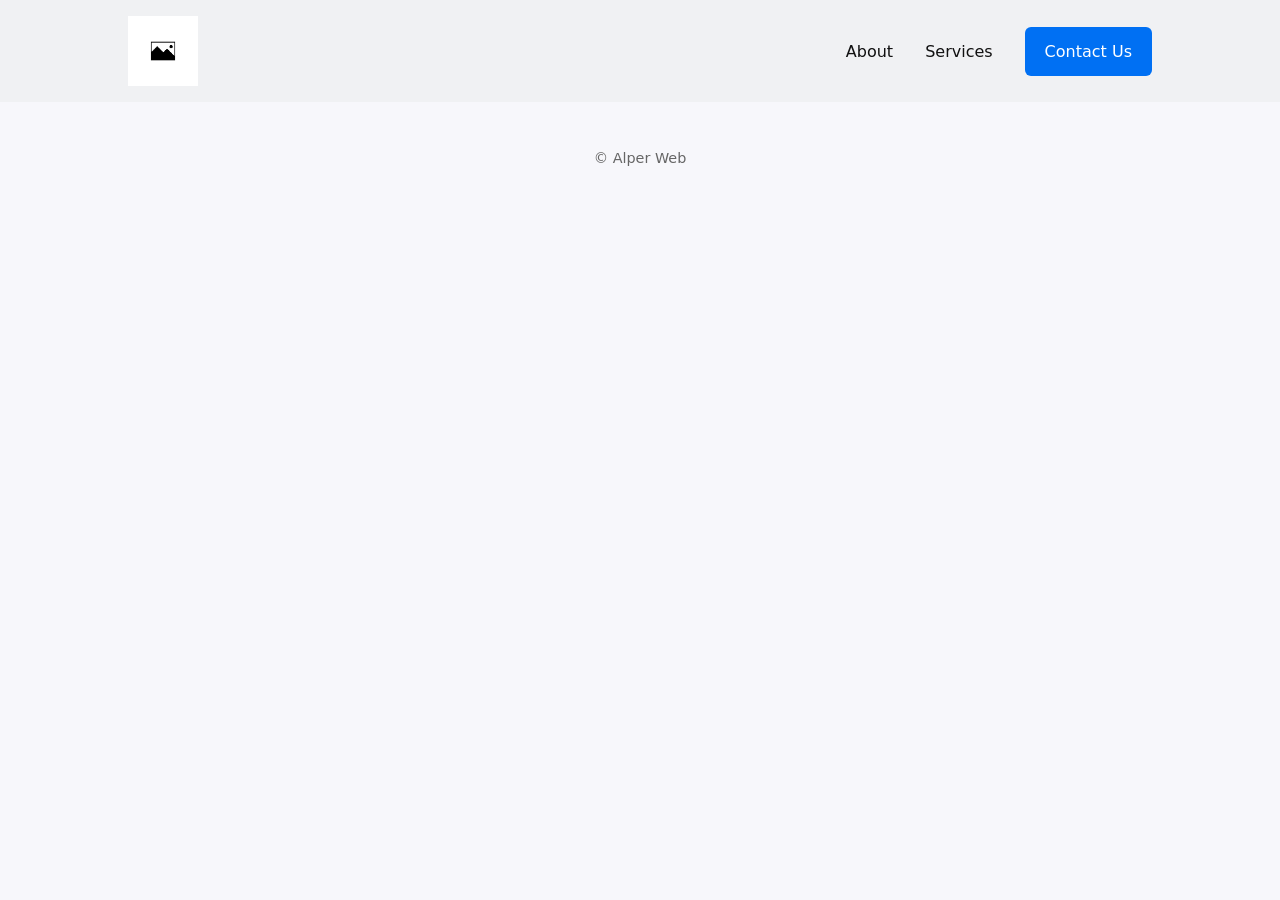
==== index.html @ cb4673db "Header v1" ====
<!doctype html>
<html lang="en">
	<head>
        <script src="script.js" defer></script>
		<link rel="stylesheet" href="style.css" />
		<meta charset="utf-8" />
		<meta name="viewport" content="width=device-width, initial-scale=1" />
		<title>Alper Web</title>
		<meta name="description" content="General HTML starter page" />
	</head>
	<body>
		<header class="site-header">
			<!-- Logo -->
			<div class="logo">
				<a href="index.html">
					<img src="images/placeholder.png" alt="Alper Logo" />
				</a>
			</div>	

			<!-- Navigation -->
			<nav class="navigation">
				<ul>
					<li><a href="about.html">About</a></li>
					<li><a href="services.html">Services</a></li>
					<li><a href="contact.html" class="btn">Contact Us</a></li>
				</ul>
            </nav>
		</header>

		<main>
			<!-- Add your content here -->
		</main>
		<footer>
			<p>&copy; <!-- Year --> <span id="year"></span> Alper Web</p>
		</footer>
	</body>
</html>
---- style.css ----
:root {
    font-family: system-ui, -apple-system, Segoe UI, Roboto, "Helvetica Neue", Arial; 
    }

* {
    margin: 0;
    padding: 0;
    box-sizing: border-box;
}

body {
    margin: 0;
    padding: 0;
    background: #f7f7fb;
    color: #111;
    }

header {
    width: 100%;
    max-width: 100%;
    }

.site-header {
    display: flex;
    justify-content: space-between;
    align-items: center;
    width: 100%;
    background: #f0f1f3;
    padding: 1rem 8rem;
}

.logo img {
    height: 70px;
    width: auto;
    display: block;
}

.navigation ul { 
    list-style: none;
    display: flex;
    gap: 2rem;
    margin: 0;
    padding: 0;
    }

.navigation a { 
    text-decoration: none;
    color: #111;
    font-weight: 500;
    transition: color 0.3s;
    }

.navigation a.btn {
    background-color: #0070f3;
    color: #fff;
    padding: 15px 1.25rem;
    border-radius: 6px;
    font-weight: 500;
    transition: background-color 0.3s, color 0.3s;
    }

.navigation a.active {
  color: #0070f3;
}

main {
    max-width: 900px;
    margin: 2rem auto;
    padding: 0 2rem;
    }

footer {
    text-align: center;
    padding: 1rem 0;
    color: #666;
    font-size: 0.9rem;
    }



.navigation a:hover {
    color: #0070f3;
    }

.navigation a.btn:hover {
    background-color: #005bc1;
    color: #fff;
}
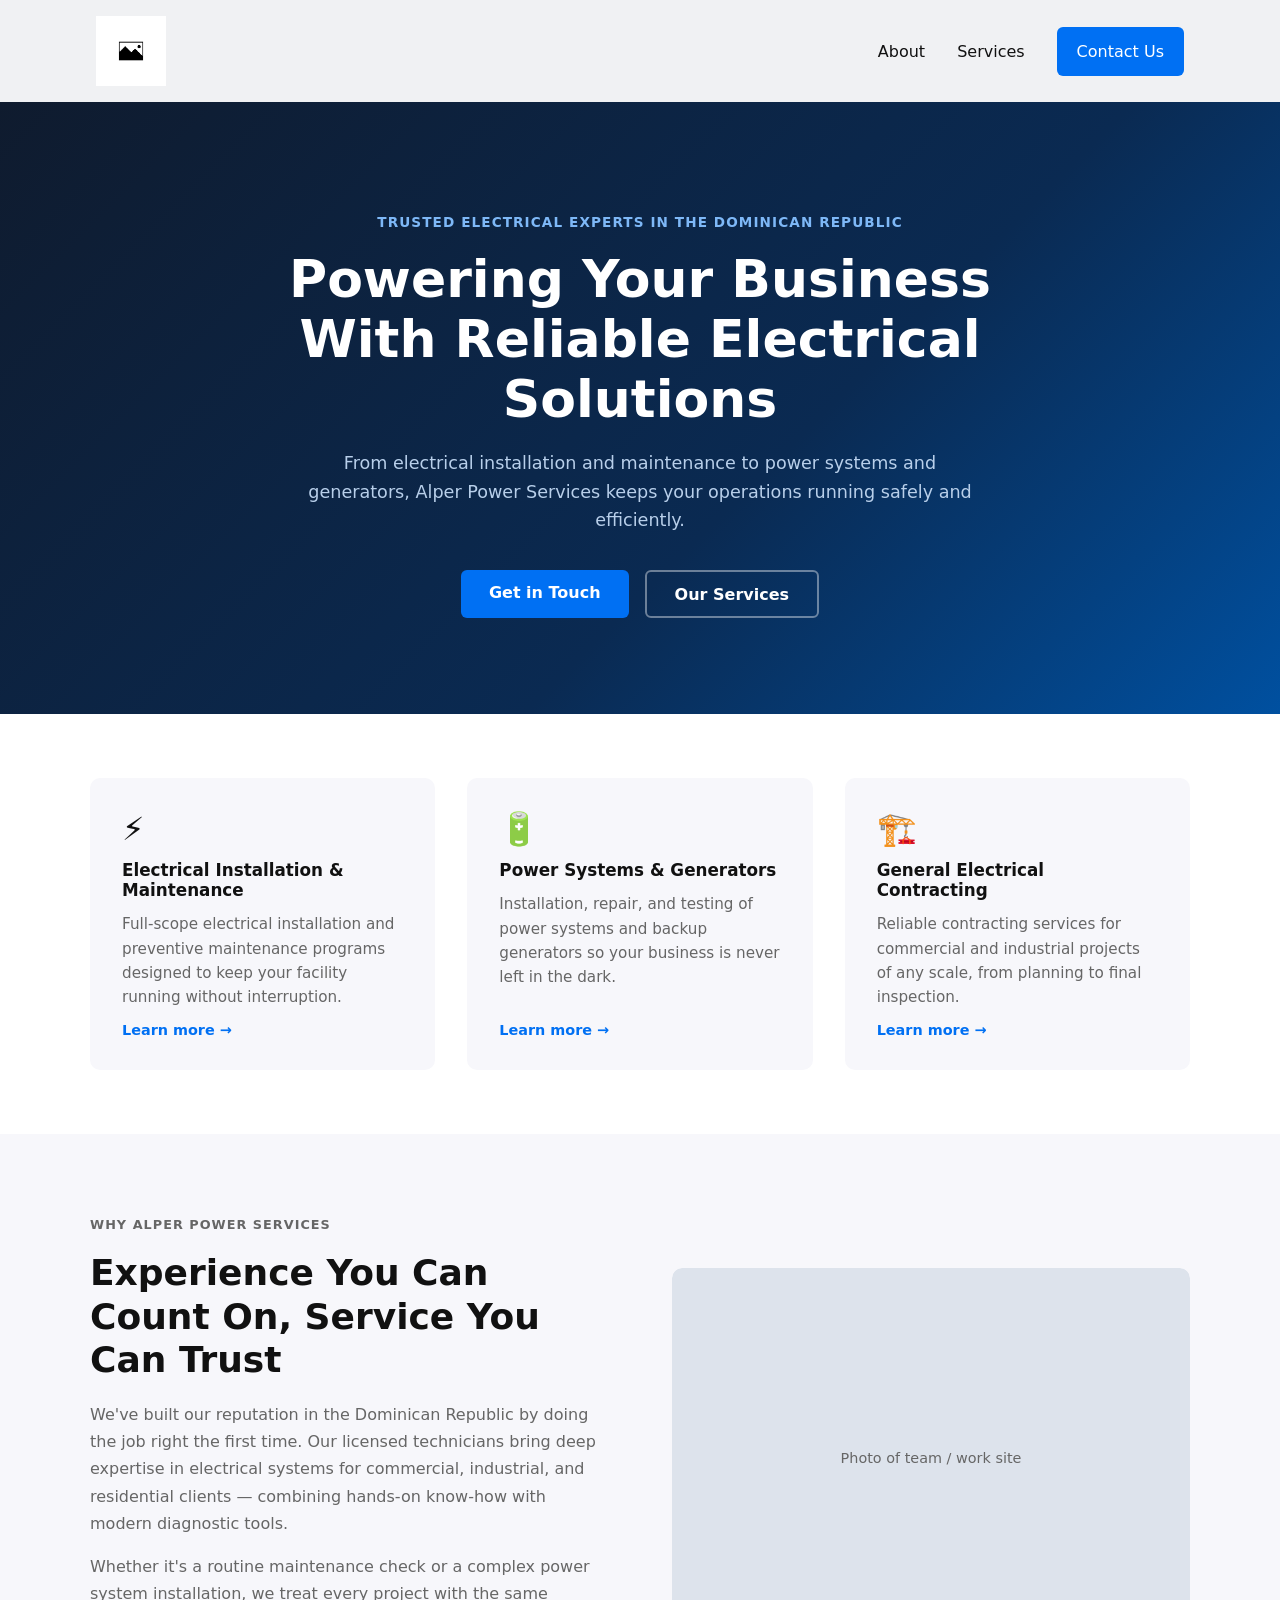
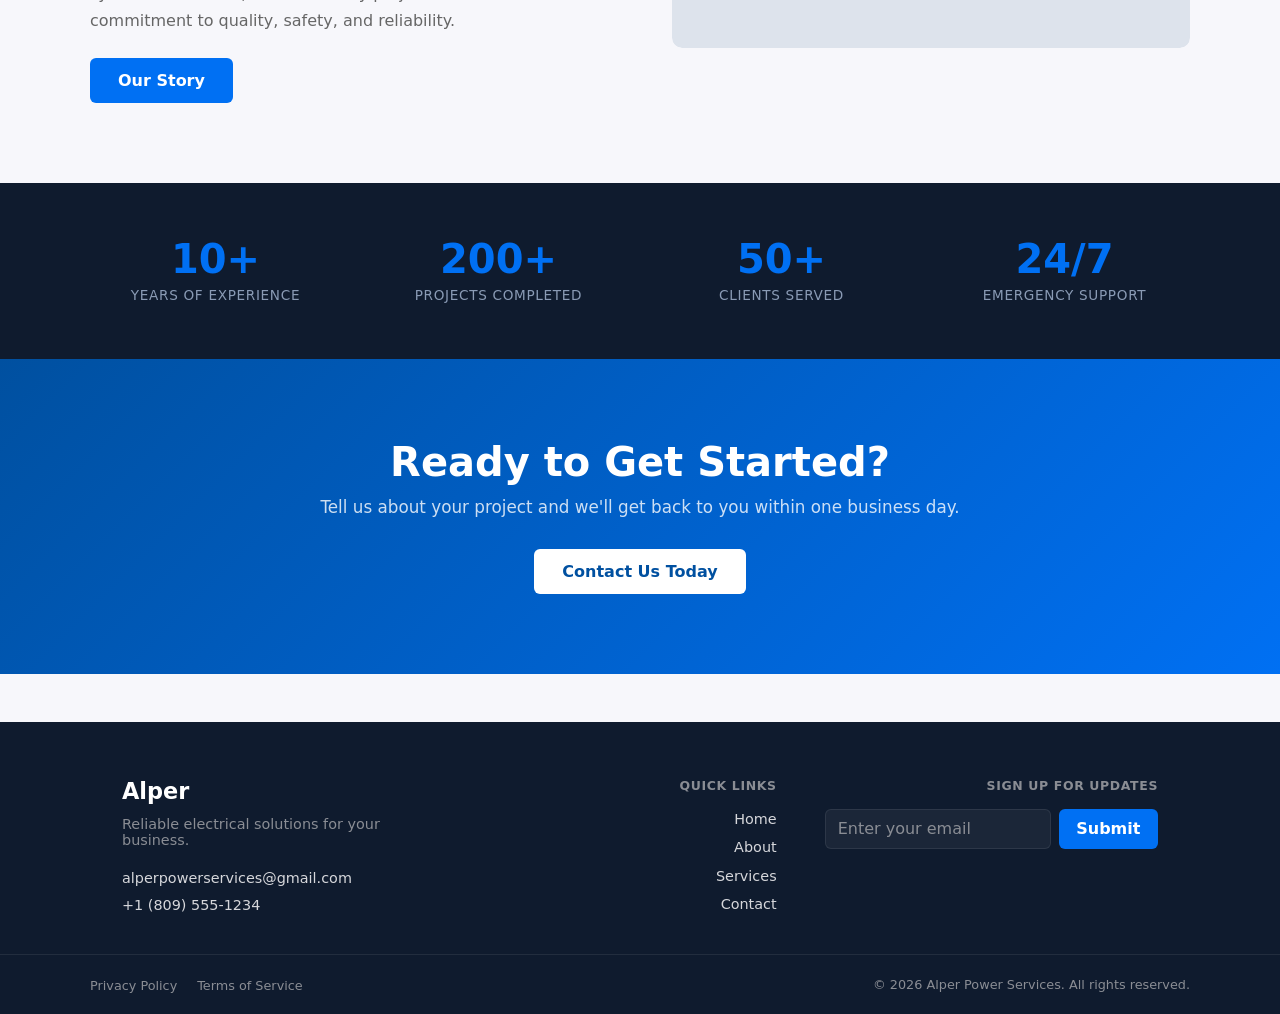
==== commit 1281e5c2: "index v1" ====
--- a/index.html
+++ b/index.html
@@ -1,37 +1,155 @@
 <!doctype html>
 <html lang="en">
-	<head>
-        <script src="script.js" defer></script>
-		<link rel="stylesheet" href="style.css" />
-		<meta charset="utf-8" />
-		<meta name="viewport" content="width=device-width, initial-scale=1" />
-		<title>Alper Web</title>
-		<meta name="description" content="General HTML starter page" />
-	</head>
-	<body>
-		<header class="site-header">
-			<!-- Logo -->
-			<div class="logo">
-				<a href="index.html">
-					<img src="images/placeholder.png" alt="Alper Logo" />
-				</a>
-			</div>	
+<head>
+    <script src="script.js" defer></script>
+    <link rel="stylesheet" href="style.css" />
+    <link rel="stylesheet" href="layout.css" />
+    <meta charset="utf-8" />
+    <meta name="viewport" content="width=device-width, initial-scale=1" />
+    <title>Alper Power Services — Reliable Electrical Solutions</title>
+</head>
+<body>
 
-			<!-- Navigation -->
-			<nav class="navigation">
-				<ul>
-					<li><a href="about.html">About</a></li>
-					<li><a href="services.html">Services</a></li>
-					<li><a href="contact.html" class="btn">Contact Us</a></li>
-				</ul>
-            </nav>
-		</header>
+    <header class="site-header">
+        <div class="logo">
+            <a href="index.html">
+                <img src="images/placeholder.png" alt="Alper Logo" />
+            </a>
+        </div>
+        <nav class="navigation">
+            <ul>
+                <li><a href="about.html">About</a></li>
+                <li><a href="services.html">Services</a></li>
+                <li><a href="contact.html" class="btn">Contact Us</a></li>
+            </ul>
+        </nav>
+    </header>
 
-		<main>
-			<!-- Add your content here -->
-		</main>
-		<footer>
-			<p>&copy; <!-- Year --> <span id="year"></span> Alper Web</p>
-		</footer>
-	</body>
+    <!-- Hero -->
+    <section class="hero">
+        <div class="hero-inner">
+            <p class="hero-eyebrow">Trusted Electrical Experts in the Dominican Republic</p>
+            <h1>Powering Your Business With Reliable Electrical Solutions</h1>
+            <p class="hero-sub">From electrical installation and maintenance to power systems and generators, Alper Power Services keeps your operations running safely and efficiently.</p>
+            <div class="hero-ctas">
+                <a href="contact.html" class="cta-primary">Get in Touch</a>
+                <a href="services.html" class="cta-secondary">Our Services</a>
+            </div>
+        </div>
+        <div class="hero-overlay"></div>
+    </section>
+
+    <!-- Service Cards -->
+    <section class="services-strip">
+        <div class="services-strip-inner">
+            <div class="service-card">
+                <div class="service-icon">⚡</div>
+                <h3>Electrical Installation & Maintenance</h3>
+                <p>Full-scope electrical installation and preventive maintenance programs designed to keep your facility running without interruption.</p>
+                <a href="services.html">Learn more →</a>
+            </div>
+            <div class="service-card">
+                <div class="service-icon">🔋</div>
+                <h3>Power Systems & Generators</h3>
+                <p>Installation, repair, and testing of power systems and backup generators so your business is never left in the dark.</p>
+                <a href="services.html">Learn more →</a>
+            </div>
+            <div class="service-card">
+                <div class="service-icon">🏗️</div>
+                <h3>General Electrical Contracting</h3>
+                <p>Reliable contracting services for commercial and industrial projects of any scale, from planning to final inspection.</p>
+                <a href="services.html">Learn more →</a>
+            </div>
+        </div>
+    </section>
+
+    <!-- About / Why Us -->
+    <section class="about-split">
+        <div class="about-split-inner">
+            <div class="about-text">
+                <p class="section-eyebrow">Why Alper Power Services</p>
+                <h2>Experience You Can Count On, Service You Can Trust</h2>
+                <p>We've built our reputation in the Dominican Republic by doing the job right the first time. Our licensed technicians bring deep expertise in electrical systems for commercial, industrial, and residential clients — combining hands-on know-how with modern diagnostic tools.</p>
+                <p>Whether it's a routine maintenance check or a complex power system installation, we treat every project with the same commitment to quality, safety, and reliability.</p>
+                <a href="about.html" class="cta-primary">Our Story</a>
+            </div>
+            <div class="about-image">
+                <!-- Replace with a real photo of your team or work -->
+                <div class="image-placeholder">Photo of team / work site</div>
+            </div>
+        </div>
+    </section>
+
+    <!-- Stats Bar -->
+    <section class="stats-bar">
+        <div class="stats-inner">
+            <div class="stat">
+                <span class="stat-number">10+</span>
+                <span class="stat-label">Years of Experience</span>
+            </div>
+            <div class="stat">
+                <span class="stat-number">200+</span>
+                <span class="stat-label">Projects Completed</span>
+            </div>
+            <div class="stat">
+                <span class="stat-number">50+</span>
+                <span class="stat-label">Clients Served</span>
+            </div>
+            <div class="stat">
+                <span class="stat-number">24/7</span>
+                <span class="stat-label">Emergency Support</span>
+            </div>
+        </div>
+    </section>
+
+    <!-- Bottom CTA Banner -->
+    <section class="cta-banner">
+        <div class="cta-banner-inner">
+            <h2>Ready to Get Started?</h2>
+            <p>Tell us about your project and we'll get back to you within one business day.</p>
+            <a href="contact.html" class="cta-primary">Contact Us Today</a>
+        </div>
+    </section>
+
+    <footer class="site-footer">
+        <div class="footer-top">
+            <div class="footer-brand">
+                <a href="index.html" class="footer-logo">Alper</a>
+                <p class="footer-tagline">Reliable electrical solutions for your business.</p>
+                <ul class="footer-contact">
+                    <li><a href="mailto:alperpowerservices@gmail.com">alperpowerservices@gmail.com</a></li>
+                    <li><a href="tel:+18095551234">+1 (809) 555-1234</a></li>
+                </ul>
+            </div>
+            <div class="footer-right">
+                <div class="footer-col">
+                    <h3>Quick Links</h3>
+                    <ul>
+                        <li><a href="index.html">Home</a></li>
+                        <li><a href="about.html">About</a></li>
+                        <li><a href="services.html">Services</a></li>
+                        <li><a href="contact.html">Contact</a></li>
+                    </ul>
+                </div>
+                <div class="footer-col footer-newsletter">
+                    <h3>Sign up for updates</h3>
+                    <form class="newsletter-form">
+                        <input type="email" placeholder="Enter your email" required>
+                        <button type="submit">Submit</button>
+                    </form>
+                </div>
+            </div>
+        </div>
+        <div class="footer-bottom">
+            <div class="footer-bottom-inner">
+                <ul class="footer-legal">
+                    <li><a href="privacy.html">Privacy Policy</a></li>
+                    <li><a href="terms.html">Terms of Service</a></li>
+                </ul>
+                <p>&copy; 2026 Alper Power Services. All rights reserved.</p>
+            </div>
+        </div>
+    </footer>
+
+</body>
 </html>
--- a/style.css
+++ b/style.css
@@ -1,6 +1,18 @@
 :root {
-    font-family: system-ui, -apple-system, Segoe UI, Roboto, "Helvetica Neue", Arial; 
-    }
+    font-family: system-ui, -apple-system, Segoe UI, Roboto, "Helvetica Neue", Arial;
+    --accent: #0070f3;
+    --accent-dark: #0050a0;
+    --accent-visited: #5b3fa3;
+    --text: #111;
+    --muted: #666;
+    --bg: #f7f7fb;
+    --header-bg: #f0f1f3;
+
+    --footer-bg: #0f1b2e;
+    --footer-text: #d6d7db;
+    --footer-muted: #8a8d94;
+    --footer-border: rgba(255, 255, 255, 0.08);
+}
 
 * {
     margin: 0;
@@ -8,81 +20,484 @@
     box-sizing: border-box;
 }
 
+main {
+  max-width: 900px;
+  margin: 2rem auto;
+  padding: 0 2rem;
+}
+
 body {
     margin: 0;
     padding: 0;
-    background: #f7f7fb;
-    color: #111;
-    }
-
-header {
+    background: var(--bg);
+    color: var(--text);
+}
+
+/*Contact page*/
+.page-contact h1 {
+    font-size: 2rem;
+    margin-bottom: .5rem;
+}
+
+.page-contact > p {
+    color: var(--muted);
+    margin-bottom: 2rem;
+    max-width: 60ch;
+}
+
+.contact-grid {
+    display: grid;
+    grid-template-columns: 1.4fr 1fr;
+    gap: 2.5rem;
+    align-items: start;
+}
+
+.contact-form {
+    display: flex;
+    flex-direction: column;
+    gap: 1.25rem;
+    background: #fff;
+    padding: 1.75rem;
+    border-radius: 10px;
+}
+
+.contact-form label {
+    font-weight: 600;
+    display: block;
+    margin-bottom: .4rem;
+    font-size: .9rem;
+}
+
+.contact-form .form-row {
+    display: flex;
+    gap: 1rem;
+}
+
+.contact-form .form-row >div {
+    flex: 1;
+}
+
+.contact-form input,
+.contact-form textarea {
     width: 100%;
-    max-width: 100%;
-    }
-
-.site-header {
+    padding: .65rem .75rem;
+    border: 1px solid #ddd;
+    border-radius: 6px;
+    font: inherit;
+    color: var(--text);
+}
+
+.contact-form textarea {
+    resize: none;
+}
+
+.contact-form input:focus,
+.contact-form textarea:focus {
+    outline: 2px solid var(--accent);
+    border-color: var(--accent);
+    outline-offset: 1px;
+}
+
+.contact-form button {
+    align-self: flex-start;
+    background-color: var(--accent);
+    color: #fff;
+    border: none;
+    border-radius: 6px;
+    padding: .7rem 1.5rem;
+    font: inherit;
+    font-weight: 600;
+    cursor: pointer;
+    transition: background-color 0.3s;
+}
+
+.contact-info {
+  background: #fff;
+  padding: 1.75rem;
+  border-radius: 10px;
+}
+ 
+.contact-info h2 {
+  font-size: 1.05rem;
+  margin-bottom: 0.75rem;
+}
+ 
+.contact-info ul {
+  list-style: none;
+  margin-bottom: 1.5rem;
+}
+ 
+.contact-info li {
+  margin-bottom: 0.5rem;
+  color: var(--muted);
+}
+ 
+.contact-info a {
+  color: var(--text);
+  text-decoration: none;
+}
+
+@media (max-width: 700px) {
+    .contact-grid {
+        grid-template-columns: 1fr;
+    }
+
+    .contact-form .form-row {
+        flex-direction: column;
+        gap: 1.25rem;
+    }
+}
+
+.contact-form textarea {
+  resize: none;
+}
+
+.h-captcha {
+  margin-top: -0.25rem;
+}
+
+.form-result {
+  font-size: 0.9rem;
+  min-height: 1.2em;
+}
+
+.form-result.success {
+  color: #1a7f37;
+}
+
+.form-result.error {
+  color: #c0392b;
+}
+
+/* privacy policy page */
+.page-legal {
+  max-width: 800px;
+}
+
+.page-legal h1 {
+  font-size: 2rem;
+  margin-bottom: 0.5rem;
+}
+
+.legal-updated {
+  color: var(--muted);
+  font-size: 0.9rem;
+  margin-bottom: 2rem;
+}
+
+.page-legal h2 {
+  font-size: 1.25rem;
+  margin-top: 2rem;
+  margin-bottom: 0.75rem;
+}
+
+.page-legal p {
+  margin-bottom: 1rem;
+  line-height: 1.6;
+}
+
+.page-legal ul {
+  margin: 0 0 1rem 1.25rem;
+  line-height: 1.6;
+}
+
+.page-legal a {
+  color: var(--accent);
+}
+
+/* ---- Hero ---- */
+.hero {
+    position: relative;
+    background: linear-gradient(135deg, #0f1b2e 0%, #0a2a52 60%, #0050a0 100%);
+    color: #fff;
+    padding: 7rem 2rem 6rem;
+    overflow: hidden;
+}
+
+.hero-inner {
+    position: relative;
+    z-index: 1;
+    max-width: 750px;
+    margin: 0 auto;
+    text-align: center;
+}
+
+.hero-eyebrow {
+    font-size: 0.85rem;
+    font-weight: 600;
+    letter-spacing: 0.08em;
+    text-transform: uppercase;
+    color: #7eb8f7;
+    margin-bottom: 1.25rem;
+}
+
+.hero h1 {
+    font-size: clamp(2rem, 5vw, 3.25rem);
+    font-weight: 800;
+    line-height: 1.15;
+    margin-bottom: 1.25rem;
+}
+
+.hero-sub {
+    font-size: 1.1rem;
+    color: #b8cfea;
+    max-width: 60ch;
+    margin: 0 auto 2.25rem;
+    line-height: 1.6;
+}
+
+.hero-ctas {
     display: flex;
-    justify-content: space-between;
+    gap: 1rem;
+    justify-content: center;
+    flex-wrap: wrap;
+}
+
+.cta-primary {
+    background: var(--accent);
+    color: #fff;
+    padding: 0.8rem 1.75rem;
+    border-radius: 6px;
+    text-decoration: none;
+    font-weight: 600;
+    transition: background 0.3s;
+    display: inline-block;
+}
+
+.cta-primary:hover {
+    background: var(--accent-dark);
+}
+
+.cta-secondary {
+    background: transparent;
+    color: #fff;
+    padding: 0.8rem 1.75rem;
+    border-radius: 6px;
+    border: 2px solid rgba(255,255,255,0.4);
+    text-decoration: none;
+    font-weight: 600;
+    transition: border-color 0.3s, background 0.3s;
+    display: inline-block;
+}
+
+.cta-secondary:hover {
+    border-color: #fff;
+    background: rgba(255,255,255,0.08);
+}
+
+/* ---- Service Cards ---- */
+.services-strip {
+    background: #fff;
+    padding: 4rem 2rem;
+}
+
+.services-strip-inner {
+    max-width: 1100px;
+    margin: 0 auto;
+    display: grid;
+    grid-template-columns: repeat(3, 1fr);
+    gap: 2rem;
+}
+
+.service-card {
+    padding: 2rem;
+    border-radius: 10px;
+    background: var(--bg);
+    display: flex;
+    flex-direction: column;
+    gap: 0.75rem;
+    transition: box-shadow 0.3s;
+}
+
+.service-card:hover {
+    box-shadow: 0 6px 24px rgba(0,0,0,0.08);
+}
+
+.service-icon {
+    font-size: 2rem;
+}
+
+.service-card h3 {
+    font-size: 1.05rem;
+    font-weight: 700;
+    color: var(--text);
+}
+
+.service-card p {
+    color: var(--muted);
+    font-size: 0.95rem;
+    line-height: 1.6;
+    flex: 1;
+}
+
+.service-card a {
+    color: var(--accent);
+    text-decoration: none;
+    font-weight: 600;
+    font-size: 0.9rem;
+}
+
+.service-card a:hover {
+    color: var(--accent-dark);
+}
+
+@media (max-width: 768px) {
+    .services-strip-inner {
+        grid-template-columns: 1fr;
+    }
+}
+
+/* ---- About Split ---- */
+.about-split {
+    padding: 5rem 2rem;
+    background: var(--bg);
+}
+
+.about-split-inner {
+    max-width: 1100px;
+    margin: 0 auto;
+    display: grid;
+    grid-template-columns: 1fr 1fr;
+    gap: 4rem;
     align-items: center;
+}
+
+.section-eyebrow {
+    font-size: 0.8rem;
+    font-weight: 700;
+    text-transform: uppercase;
+    letter-spacing: 0.08em;
+    color: var(--accent);
+    margin-bottom: 0.75rem;
+}
+
+.about-text h2 {
+    font-size: clamp(1.5rem, 3vw, 2.25rem);
+    font-weight: 800;
+    line-height: 1.2;
+    margin-bottom: 1.25rem;
+}
+
+.about-text p {
+    color: var(--muted);
+    line-height: 1.7;
+    margin-bottom: 1rem;
+}
+
+.about-text .cta-primary {
+    margin-top: 0.5rem;
+}
+
+.about-image {
+    border-radius: 10px;
+    overflow: hidden;
+}
+
+.image-placeholder {
+    background: #dde3ec;
     width: 100%;
-    background: #f0f1f3;
-    padding: 1rem 8rem;
-}
-
-.logo img {
-    height: 70px;
-    width: auto;
+    height: 380px;
+    border-radius: 10px;
+    display: flex;
+    align-items: center;
+    justify-content: center;
+    color: var(--muted);
+    font-size: 0.9rem;
+}
+
+@media (max-width: 768px) {
+    .about-split-inner {
+        grid-template-columns: 1fr;
+    }
+
+    .about-image {
+        order: -1;
+    }
+
+    .image-placeholder {
+        height: 240px;
+    }
+}
+
+/* ---- Stats Bar ---- */
+.stats-bar {
+    background: #0f1b2e;
+    padding: 3.5rem 2rem;
+}
+
+.stats-inner {
+    max-width: 1100px;
+    margin: 0 auto;
+    display: grid;
+    grid-template-columns: repeat(4, 1fr);
+    gap: 2rem;
+    text-align: center;
+}
+
+.stat-number {
     display: block;
-}
-
-.navigation ul { 
-    list-style: none;
-    display: flex;
-    gap: 2rem;
-    margin: 0;
-    padding: 0;
-    }
-
-.navigation a { 
+    font-size: 2.5rem;
+    font-weight: 800;
+    color: var(--accent);
+    line-height: 1;
+    margin-bottom: 0.5rem;
+}
+
+.stat-label {
+    display: block;
+    color: #8a9bb5;
+    font-size: 0.85rem;
+    text-transform: uppercase;
+    letter-spacing: 0.05em;
+}
+
+@media (max-width: 600px) {
+    .stats-inner {
+        grid-template-columns: repeat(2, 1fr);
+    }
+}
+
+/* ---- CTA Banner ---- */
+.cta-banner {
+    background: linear-gradient(135deg, #0050a0, #0070f3);
+    padding: 5rem 2rem;
+    text-align: center;
+    color: #fff;
+}
+
+.cta-banner-inner {
+    max-width: 650px;
+    margin: 0 auto;
+}
+
+.cta-banner h2 {
+    font-size: clamp(1.75rem, 4vw, 2.5rem);
+    font-weight: 800;
+    margin-bottom: 0.75rem;
+}
+
+.cta-banner p {
+    color: rgba(255,255,255,0.8);
+    font-size: 1.05rem;
+    margin-bottom: 2rem;
+}
+
+.cta-banner .cta-primary {
+    background: #fff;
+    color: var(--accent-dark);
+}
+
+.cta-banner .cta-primary:hover {
+    background: #e8f0fe;
+}
+
+
+/* Hover effects */
+.contact-form button:hover {
+    background-color: var(--accent-dark);
+    }
+
+.contact-info a:hover {
     text-decoration: none;
-    color: #111;
-    font-weight: 500;
-    transition: color 0.3s;
-    }
-
-.navigation a.btn {
-    background-color: #0070f3;
-    color: #fff;
-    padding: 15px 1.25rem;
-    border-radius: 6px;
-    font-weight: 500;
-    transition: background-color 0.3s, color 0.3s;
-    }
-
-.navigation a.active {
-  color: #0070f3;
-}
-
-main {
-    max-width: 900px;
-    margin: 2rem auto;
-    padding: 0 2rem;
-    }
-
-footer {
-    text-align: center;
-    padding: 1rem 0;
-    color: #666;
-    font-size: 0.9rem;
-    }
-
-
-
-.navigation a:hover {
-    color: #0070f3;
-    }
-
-.navigation a.btn:hover {
-    background-color: #005bc1;
-    color: #fff;
-}
+    color: var(--accent);
+    }
--- a/layout.css
+++ b/layout.css
@@ -0,0 +1,261 @@
+/* header styling */
+header {
+    width: 100%;
+    max-width: 100%;
+    }
+
+.site-header.scrolled {
+  padding: 0.5rem 5rem;
+}
+
+
+.site-header {
+    display: flex;
+    flex-wrap: wrap;
+    justify-content: space-between;
+    align-items: center;
+    width: 100%;
+    gap: .75rem;
+    background: var(--header-bg);
+    padding: 1rem 6rem;
+    position: sticky;
+    top: 0;
+    z-index: 100;
+    transition: padding 0.3s ease;
+}
+
+.logo img {
+    height: 70px;
+    width: auto;
+    display: block;
+    transition: font-size 0.3s ease;
+}
+
+.navigation ul { 
+    list-style: none;
+    display: flex;
+    flex-wrap: wrap;
+    gap: 2rem;
+    }
+
+.navigation a { 
+    text-decoration: none;
+    color: var(--text);
+    font-weight: 500;
+    transition: color 0.3s, font-size 0.3s ease;
+    }
+
+.navigation a.btn {
+    background-color: var(--accent);
+    color: #fff;
+    padding: 15px 1.25rem;
+    border-radius: 6px;
+    font-weight: 500;
+    transition: background-color 0.3s, color 0.3s;
+    }
+
+.navigation a.active {
+  color: var(--accent);
+}
+
+@media (max-width: 768px) {
+    .site-header {
+        flex-direction: column;
+        padding: 1rem 2rem;
+    }
+}
+
+/* Footer */
+.site-footer {
+  width: 100%;
+  background: var(--footer-bg);
+  color: var(--footer-text);
+  margin-top: 3rem;
+}
+
+.footer-top {
+  max-width: 1100px;
+  margin: 0 auto;
+  display: flex;
+  justify-content: space-between;
+  align-items: start;
+  flex-wrap: wrap;
+  gap: 2.5rem;
+  padding: 3.5rem 2rem 2.5rem;
+}
+
+.footer-brand {
+  max-width: 320px;
+}
+
+.footer-right {
+  display: flex;
+  gap: 3rem;
+  flex-wrap: wrap;
+  text-align: right;
+}
+
+@media (max-width: 540px) {
+  .footer-top {
+    flex-direction: column;
+  }
+
+  .footer-right {
+    flex-direction: column;
+    gap: 2rem;
+  }
+}
+
+.footer-logo {
+  font-size: 1.4rem;
+  font-weight: bold;
+  color: #fff;
+  text-decoration: none;
+}
+
+.footer-tagline {
+  margin-top: 0.75rem;
+  color: var(--footer-muted);
+  font-size: 0.9rem;
+  max-width: 32ch;
+}
+
+.footer-contact {
+  list-style: none;
+  margin-top: 1.25rem;
+  display: flex;
+  flex-direction: column;
+  gap: 0.5rem;
+}
+
+.footer-contact a {
+  color: var(--footer-text);
+  text-decoration: none;
+  font-size: 0.9rem;
+  transition: color 0.3s;
+}
+
+.footer-contact a:hover {
+  color: var(--accent);
+}
+
+.footer-col h3 {
+  font-size: 0.78rem;
+  text-transform: uppercase;
+  letter-spacing: 0.05em;
+  color: var(--footer-muted);
+  margin-bottom: 1rem;
+}
+
+.footer-col ul {
+  list-style: none;
+  display: flex;
+  flex-direction: column;
+  gap: 0.6rem;
+}
+
+.footer-col a {
+  color: var(--footer-text);
+  text-decoration: none;
+  font-size: 0.9rem;
+  transition: color 0.3s;
+}
+
+.footer-col a:hover {
+  color: var(--accent);
+}
+
+.newsletter-form {
+  display: flex;
+  gap: 0.5rem;
+  margin-top: 0.25rem;
+}
+
+.newsletter-form input {
+  flex: 1;
+  min-width: 0;
+  padding: 0.6rem 0.75rem;
+  border: 1px solid var(--footer-border);
+  border-radius: 6px;
+  background: rgba(255, 255, 255, 0.05);
+  color: #fff;
+  font: inherit;
+}
+
+.newsletter-form input::placeholder {
+  color: var(--footer-muted);
+}
+
+.newsletter-form button {
+  background: var(--accent);
+  color: #fff;
+  border: none;
+  border-radius: 6px;
+  padding: 0.6rem 1.1rem;
+  font: inherit;
+  font-weight: 600;
+  cursor: pointer;
+  transition: background-color 0.3s;
+}
+
+.newsletter-form button:hover {
+  background: var(--accent-dark);
+}
+
+.footer-bottom {
+  border-top: 1px solid var(--footer-border);
+  padding: 1.25rem 2rem;
+}
+
+.footer-bottom-inner {
+  max-width: 1100px;
+  margin: 0 auto;
+  display: flex;
+  flex-wrap: wrap;
+  justify-content: space-between;
+  align-items: center;
+  gap: 1rem;
+}
+
+.footer-legal {
+  list-style: none;
+  display: flex;
+  gap: 1.25rem;
+}
+
+.footer-legal a {
+  color: var(--footer-muted);
+  text-decoration: none;
+  font-size: 0.8rem;
+}
+
+.footer-legal a:hover {
+  color: var(--accent);
+}
+
+.footer-bottom p {
+  color: var(--footer-muted);
+  font-size: 0.8rem;
+}
+
+@media (max-width: 540px) {
+
+  .footer-bottom-inner {
+    flex-direction: column;
+    align-items: flex-start;
+  }
+}
+
+/* Hover effects */
+.navigation a:hover {
+    color: var(--accent);
+    }
+
+.navigation a.btn:hover {
+    background-color: var(--accent-dark);
+    color: #fff;
+}
+
+.footer-col a:hover {
+  color: var(--accent);
+}
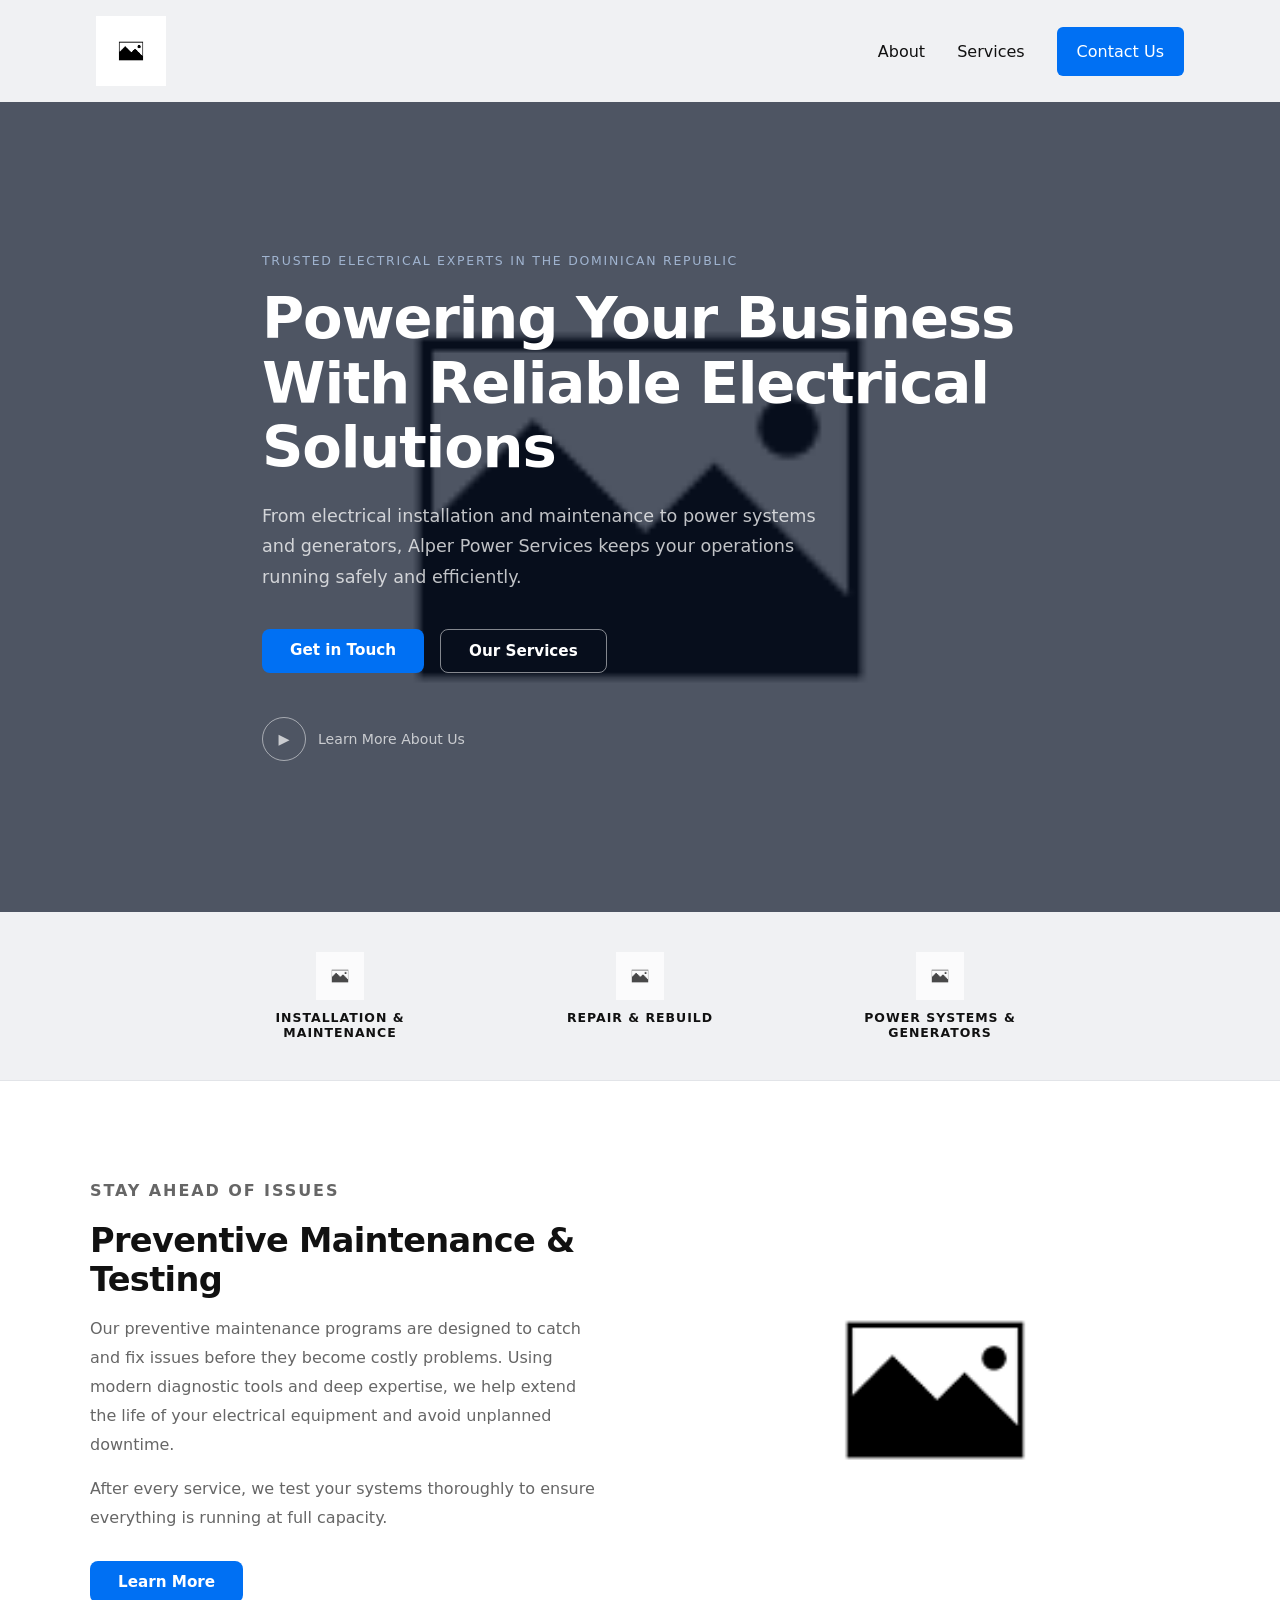
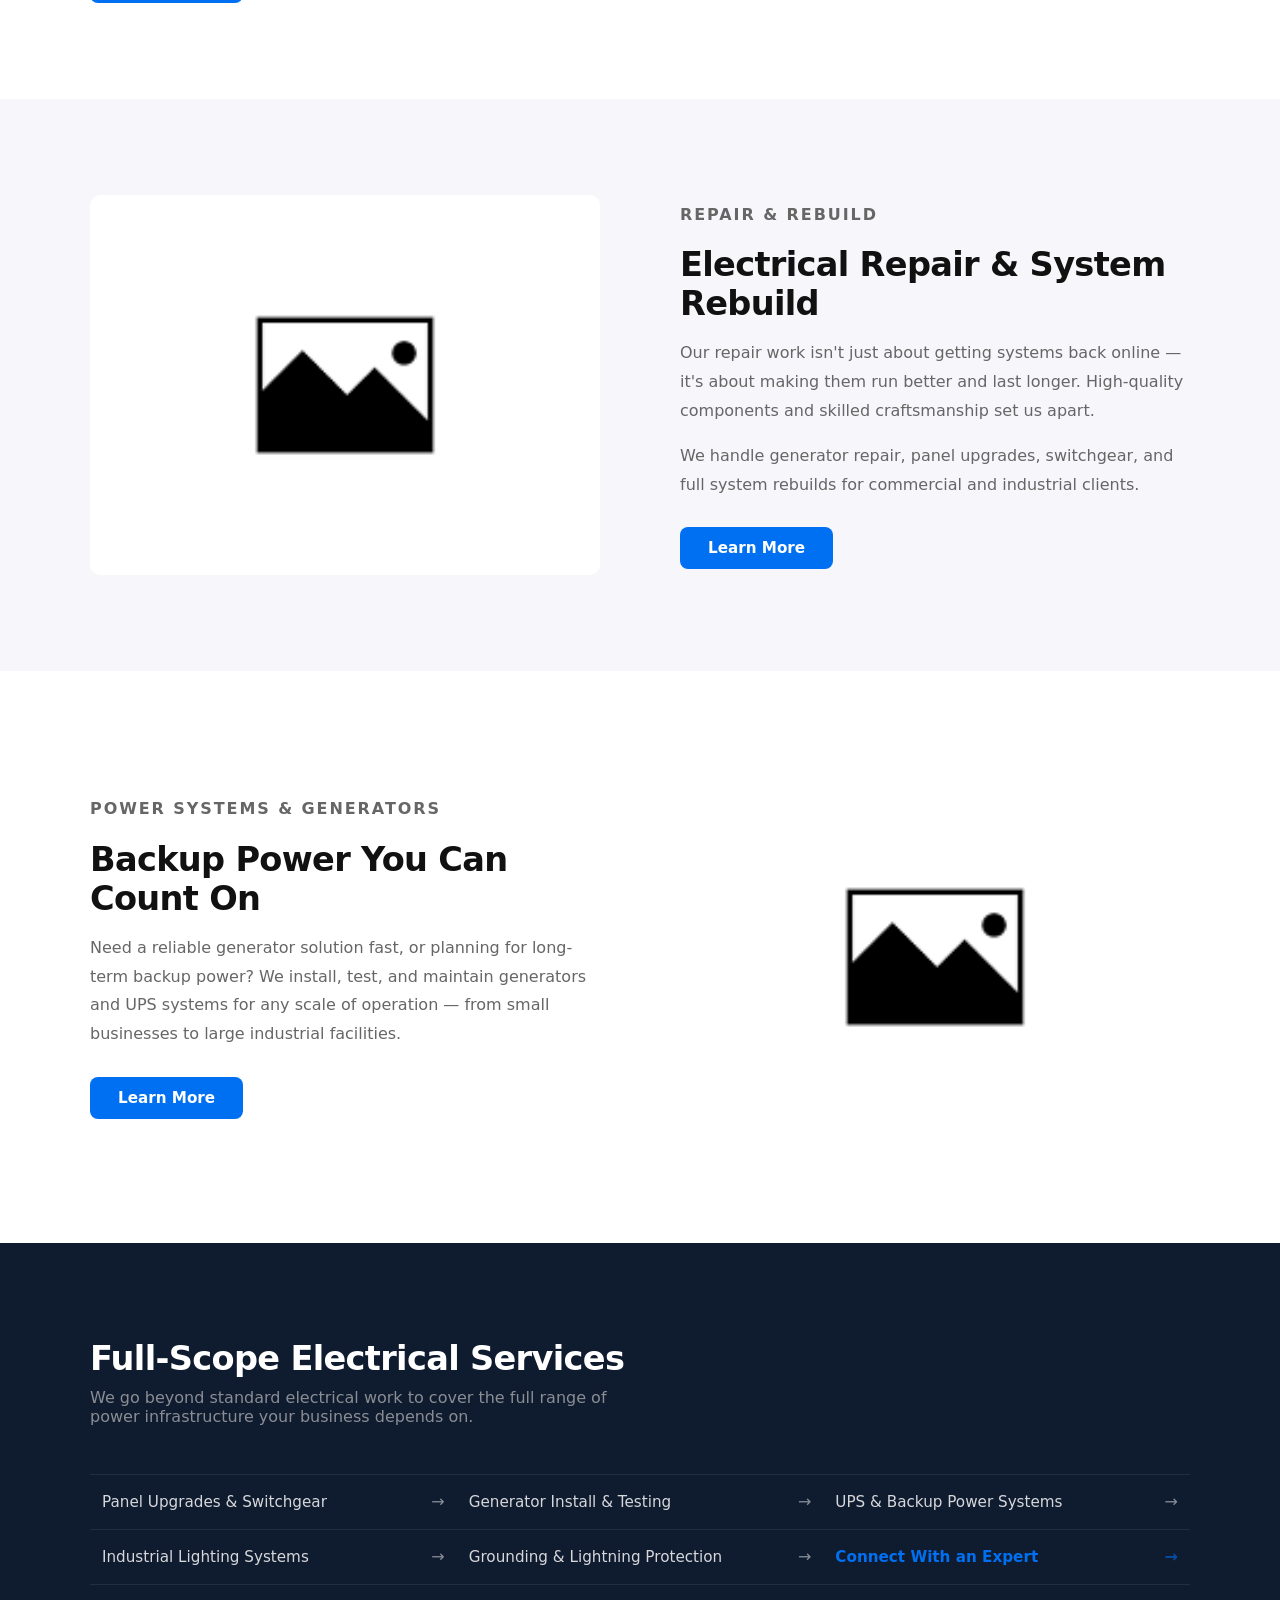
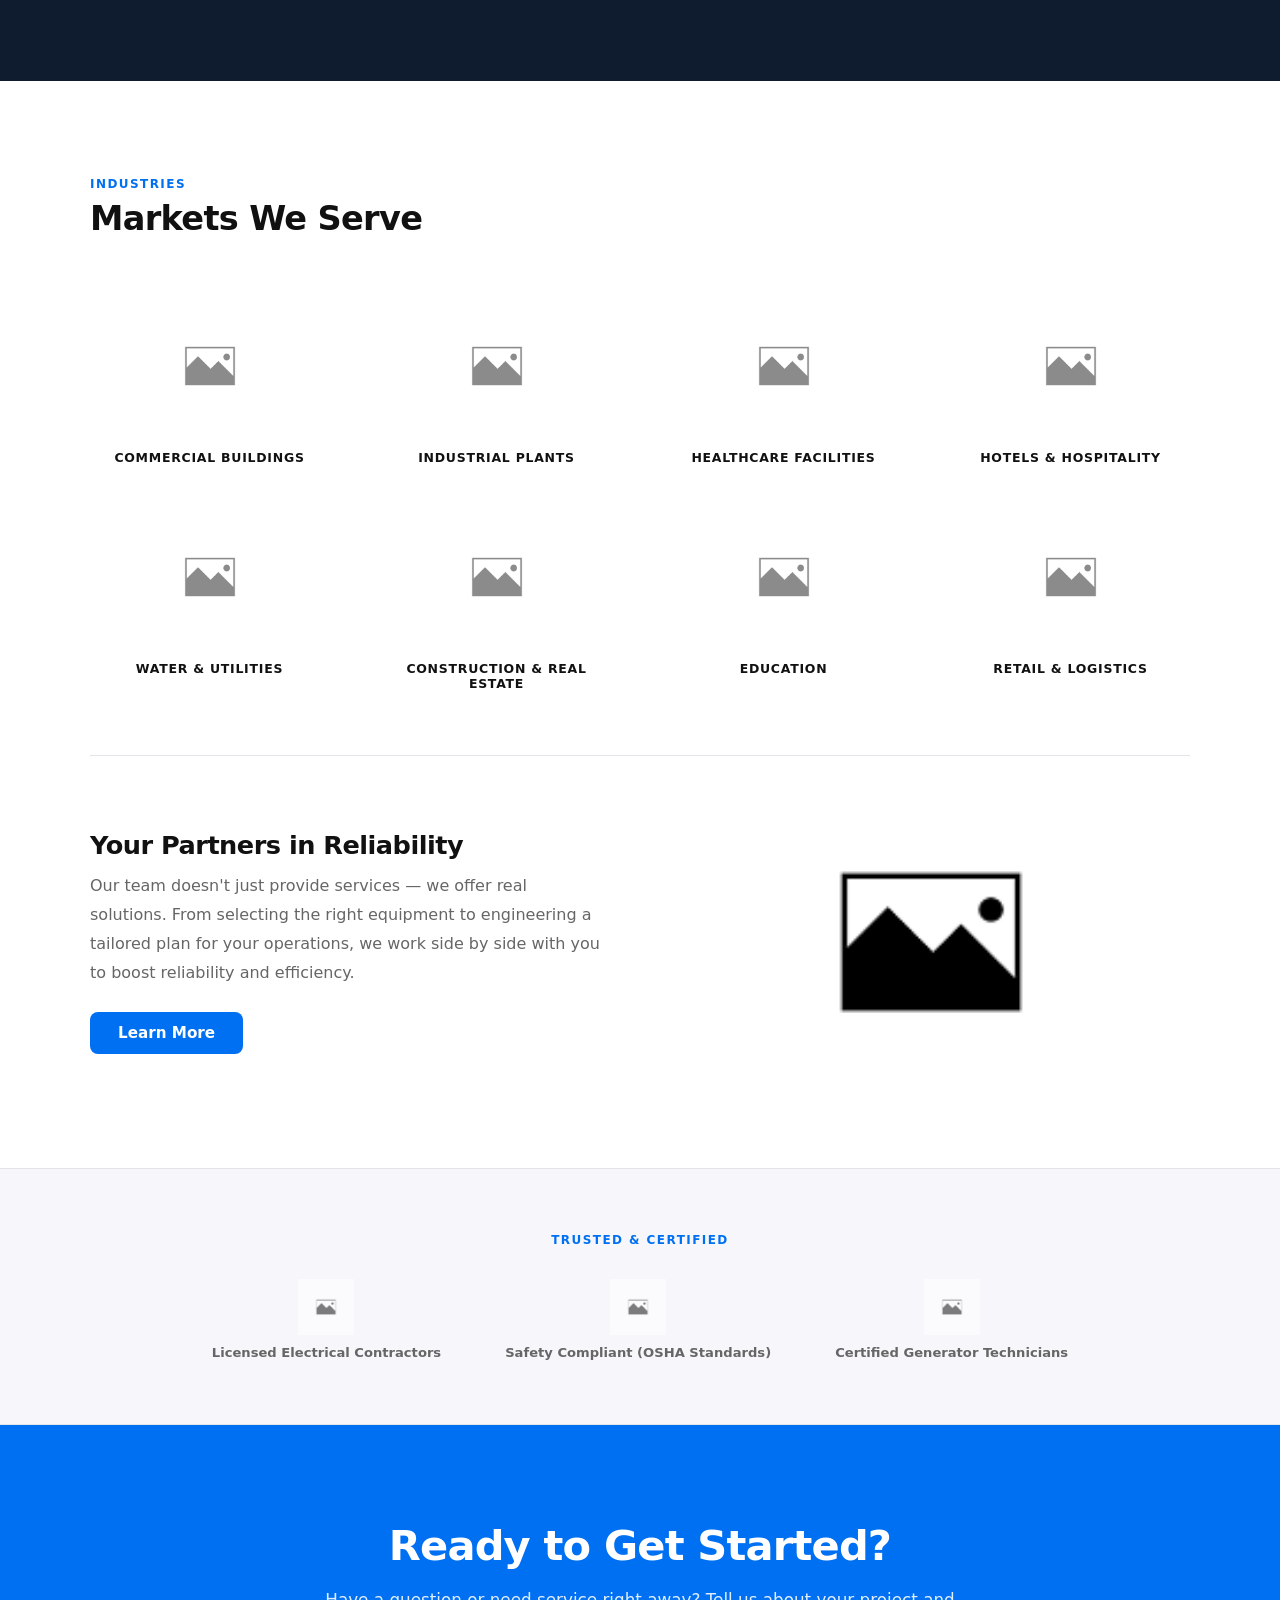
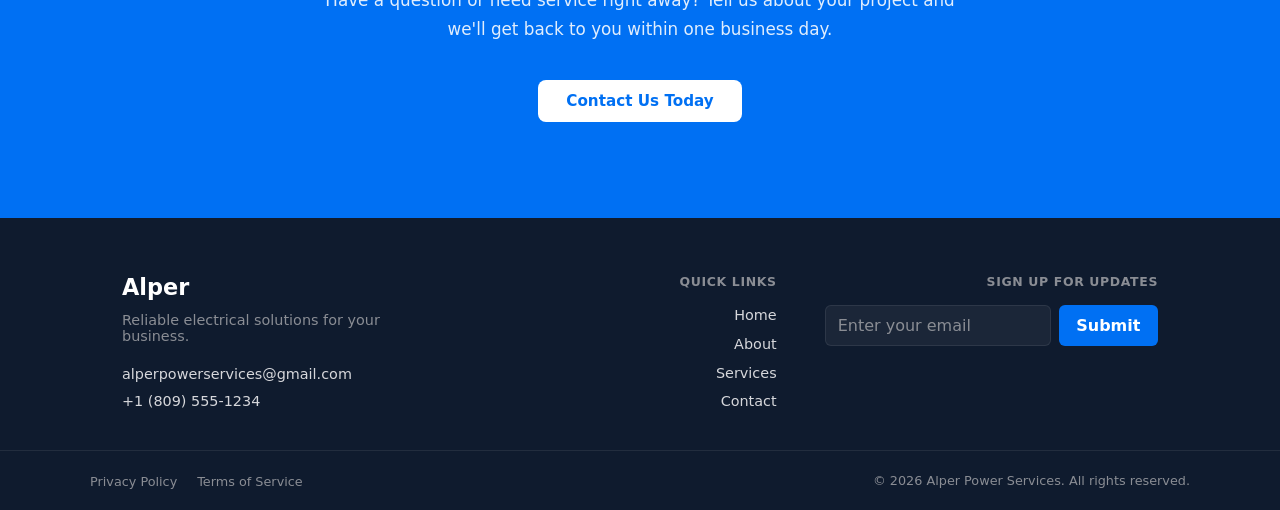
==== commit dfad53b7: "English latest version" ====
--- a/index.html
+++ b/index.html
@@ -6,10 +6,11 @@
     <link rel="stylesheet" href="layout.css" />
     <meta charset="utf-8" />
     <meta name="viewport" content="width=device-width, initial-scale=1" />
-    <title>Alper Power Services — Reliable Electrical Solutions</title>
+    <title>Alper Power Services</title>
 </head>
 <body>
 
+    <!-- HEADER -->
     <header class="site-header">
         <div class="logo">
             <a href="index.html">
@@ -19,14 +20,27 @@
         <nav class="navigation">
             <ul>
                 <li><a href="about.html">About</a></li>
-                <li><a href="services.html">Services</a></li>
+                <li class="has-dropdown">
+                    <a href="services.html">Services</a>
+                    <ul class="dropdown">
+                        <li><a href="services.html#installation">Electrical Installation &amp; Maintenance</a></li>
+                        <li><a href="services.html#generators">Power Systems &amp; Generators</a></li>
+                        <li><a href="services.html#contracting">General Electrical Contracting</a></li>
+                        <li><a href="services.html#inspection">Safety Inspections &amp; Testing</a></li>
+                        <li><a href="services.html#panels">Panel Upgrades &amp; Switchgear</a></li>
+                        <li><a href="services.html#ups">UPS &amp; Backup Power</a></li>
+                        <li><a href="services.html#grounding">Grounding &amp; Lightning Protection</a></li>
+                        <li><a href="services.html#lighting">Industrial Lighting Systems</a></li>
+                    </ul>
+                </li>
                 <li><a href="contact.html" class="btn">Contact Us</a></li>
             </ul>
         </nav>
     </header>
 
-    <!-- Hero -->
+
     <section class="hero">
+        <div class="hero-bg-overlay"></div>
         <div class="hero-inner">
             <p class="hero-eyebrow">Trusted Electrical Experts in the Dominican Republic</p>
             <h1>Powering Your Business With Reliable Electrical Solutions</h1>
@@ -35,82 +49,196 @@
                 <a href="contact.html" class="cta-primary">Get in Touch</a>
                 <a href="services.html" class="cta-secondary">Our Services</a>
             </div>
-        </div>
-        <div class="hero-overlay"></div>
-    </section>
-
-    <!-- Service Cards -->
-    <section class="services-strip">
-        <div class="services-strip-inner">
-            <div class="service-card">
-                <div class="service-icon">⚡</div>
-                <h3>Electrical Installation & Maintenance</h3>
-                <p>Full-scope electrical installation and preventive maintenance programs designed to keep your facility running without interruption.</p>
-                <a href="services.html">Learn more →</a>
-            </div>
-            <div class="service-card">
-                <div class="service-icon">🔋</div>
-                <h3>Power Systems & Generators</h3>
-                <p>Installation, repair, and testing of power systems and backup generators so your business is never left in the dark.</p>
-                <a href="services.html">Learn more →</a>
-            </div>
-            <div class="service-card">
-                <div class="service-icon">🏗️</div>
-                <h3>General Electrical Contracting</h3>
-                <p>Reliable contracting services for commercial and industrial projects of any scale, from planning to final inspection.</p>
-                <a href="services.html">Learn more →</a>
-            </div>
-        </div>
-    </section>
-
-    <!-- About / Why Us -->
-    <section class="about-split">
-        <div class="about-split-inner">
-            <div class="about-text">
-                <p class="section-eyebrow">Why Alper Power Services</p>
-                <h2>Experience You Can Count On, Service You Can Trust</h2>
-                <p>We've built our reputation in the Dominican Republic by doing the job right the first time. Our licensed technicians bring deep expertise in electrical systems for commercial, industrial, and residential clients — combining hands-on know-how with modern diagnostic tools.</p>
-                <p>Whether it's a routine maintenance check or a complex power system installation, we treat every project with the same commitment to quality, safety, and reliability.</p>
-                <a href="about.html" class="cta-primary">Our Story</a>
-            </div>
-            <div class="about-image">
-                <!-- Replace with a real photo of your team or work -->
-                <div class="image-placeholder">Photo of team / work site</div>
-            </div>
-        </div>
-    </section>
-
-    <!-- Stats Bar -->
-    <section class="stats-bar">
-        <div class="stats-inner">
-            <div class="stat">
-                <span class="stat-number">10+</span>
-                <span class="stat-label">Years of Experience</span>
-            </div>
-            <div class="stat">
-                <span class="stat-number">200+</span>
-                <span class="stat-label">Projects Completed</span>
-            </div>
-            <div class="stat">
-                <span class="stat-number">50+</span>
-                <span class="stat-label">Clients Served</span>
-            </div>
-            <div class="stat">
-                <span class="stat-number">24/7</span>
-                <span class="stat-label">Emergency Support</span>
-            </div>
-        </div>
-    </section>
-
-    <!-- Bottom CTA Banner -->
+            <a href="https://www.youtube.com/watch?v=YOURVIDEOID" class="hero-video-link" target="_blank" rel="noopener">
+                <span class="play-btn" aria-label="Watch our video">&#9654;</span>
+                <span>Learn More About Us</span>
+            </a>
+        </div>
+    </section>
+
+
+    <section class="icon-strip">
+        <div class="icon-strip-inner">
+            <div class="icon-strip-item">
+                <img src="images/placeholder.png" alt="" class="strip-img" />
+                <p>Installation &amp; Maintenance</p>
+            </div>
+            <div class="icon-strip-item">
+                <img src="images/placeholder.png" alt="" class="strip-img" />
+                <p>Repair &amp; Rebuild</p>
+            </div>
+            <div class="icon-strip-item">
+                <img src="images/placeholder.png" alt="" class="strip-img" />
+                <p>Power Systems &amp; Generators</p>
+            </div>
+        </div>
+    </section>
+
+
+    <section class="split-section">
+        <div class="split-inner">
+            <div class="split-text">
+                <p class="split-eyebrow">Stay Ahead of Issues</p>
+                <h2>Preventive Maintenance &amp; Testing</h2>
+                <p>Our preventive maintenance programs are designed to catch and fix issues before they become costly problems. Using modern diagnostic tools and deep expertise, we help extend the life of your electrical equipment and avoid unplanned downtime.</p>
+                <p>After every service, we test your systems thoroughly to ensure everything is running at full capacity.</p>
+                <a href="services.html#maintenance" class="cta-primary">Learn More</a>
+            </div>
+            <div class="split-photos">
+                <img src="images/placeholder.png" alt="Technician on site" class="photo photo-tall" />
+            </div>
+        </div>
+    </section>
+
+
+    <section class="split-section split-section--alt">
+        <div class="split-inner">
+            <div class="split-photos">
+                <img src="images/placeholder.png" alt="Repair work" class="photo photo-full" />
+            </div>
+            <div class="split-text">
+                <p class="split-eyebrow">Repair &amp; Rebuild</p>
+                <h2>Electrical Repair &amp; System Rebuild</h2>
+                <p>Our repair work isn't just about getting systems back online — it's about making them run better and last longer. High-quality components and skilled craftsmanship set us apart.</p>
+                <p>We handle generator repair, panel upgrades, switchgear, and full system rebuilds for commercial and industrial clients.</p>
+                <a href="services.html#repair" class="cta-primary">Learn More</a>
+            </div>
+        </div>
+    </section>
+
+
+    <section class="split-section">
+        <div class="split-inner">
+            <div class="split-text">
+                <p class="split-eyebrow">Power Systems &amp; Generators</p>
+                <h2>Backup Power You Can Count On</h2>
+                <p>Need a reliable generator solution fast, or planning for long-term backup power? We install, test, and maintain generators and UPS systems for any scale of operation — from small businesses to large industrial facilities.</p>
+                <a href="services.html#generators" class="cta-primary">Learn More</a>
+            </div>
+            <div class="split-photos">
+                <img src="images/placeholder.png" alt="Generator and power system" class="photo photo-full" />
+            </div>
+        </div>
+    </section>
+
+
+    <section class="repair-list-section">
+        <div class="repair-list-inner">
+            <div class="repair-list-heading">
+                <h2>Full-Scope Electrical Services</h2>
+                <p>We go beyond standard electrical work to cover the full range of power infrastructure your business depends on.</p>
+            </div>
+            <div class="repair-list-grid">
+                <a href="services.html#panels" class="repair-item">
+                    <span>Panel Upgrades &amp; Switchgear</span>
+                    <span class="repair-arrow">&#8594;</span>
+                </a>
+                <a href="services.html#generators" class="repair-item">
+                    <span>Generator Install &amp; Testing</span>
+                    <span class="repair-arrow">&#8594;</span>
+                </a>
+                <a href="services.html#ups" class="repair-item">
+                    <span>UPS &amp; Backup Power Systems</span>
+                    <span class="repair-arrow">&#8594;</span>
+                </a>
+                <a href="services.html#lighting" class="repair-item">
+                    <span>Industrial Lighting Systems</span>
+                    <span class="repair-arrow">&#8594;</span>
+                </a>
+                <a href="services.html#grounding" class="repair-item">
+                    <span>Grounding &amp; Lightning Protection</span>
+                    <span class="repair-arrow">&#8594;</span>
+                </a>
+                <a href="contact.html" class="repair-item repair-item--highlight">
+                    <span>Connect With an Expert</span>
+                    <span class="repair-arrow">&#8594;</span>
+                </a>
+            </div>
+        </div>
+    </section>
+
+
+    <section class="markets-section">
+        <div class="markets-inner">
+            <p class="section-eyebrow">Industries</p>
+            <h2>Markets We Serve</h2>
+            <div class="markets-grid">
+                <div class="market-item">
+                    <img src="images/placeholder.png" alt="Commercial Buildings" class="market-img" />
+                    <span>Commercial Buildings</span>
+                </div>
+                <div class="market-item">
+                    <img src="images/placeholder.png" alt="Industrial Plants" class="market-img" />
+                    <span>Industrial Plants</span>
+                </div>
+                <div class="market-item">
+                    <img src="images/placeholder.png" alt="Healthcare Facilities" class="market-img" />
+                    <span>Healthcare Facilities</span>
+                </div>
+                <div class="market-item">
+                    <img src="images/placeholder.png" alt="Hotels and Hospitality" class="market-img" />
+                    <span>Hotels &amp; Hospitality</span>
+                </div>
+                <div class="market-item">
+                    <img src="images/placeholder.png" alt="Water and Utilities" class="market-img" />
+                    <span>Water &amp; Utilities</span>
+                </div>
+                <div class="market-item">
+                    <img src="images/placeholder.png" alt="Construction and Real Estate" class="market-img" />
+                    <span>Construction &amp; Real Estate</span>
+                </div>
+                <div class="market-item">
+                    <img src="images/placeholder.png" alt="Education" class="market-img" />
+                    <span>Education</span>
+                </div>
+                <div class="market-item">
+                    <img src="images/placeholder.png" alt="Retail and Logistics" class="market-img" />
+                    <span>Retail &amp; Logistics</span>
+                </div>
+            </div>
+            <div class="markets-bottom">
+                <div class="markets-cta-text">
+                    <h3>Your Partners in Reliability</h3>
+                    <p>Our team doesn't just provide services — we offer real solutions. From selecting the right equipment to engineering a tailored plan for your operations, we work side by side with you to boost reliability and efficiency.</p>
+                    <a href="services.html" class="cta-primary">Learn More</a>
+                </div>
+                <img src="images/placeholder.png" alt="Team on site" class="markets-photo" />
+            </div>
+        </div>
+    </section>
+
+
+    <section class="certs-section">
+        <div class="certs-inner">
+            <p class="section-eyebrow">Trusted &amp; Certified</p>
+            <div class="certs-grid">
+                <div class="cert-item">
+                    <img src="images/placeholder.png" alt="Licensed Electrical Contractors" class="cert-img" />
+                    <span>Licensed Electrical Contractors</span>
+                </div>
+                <div class="cert-item">
+                    <img src="images/placeholder.png" alt="OSHA Safety Compliant" class="cert-img" />
+                    <span>Safety Compliant (OSHA Standards)</span>
+                </div>
+                <div class="cert-item">
+                    <img src="images/placeholder.png" alt="Certified Generator Technicians" class="cert-img" />
+                    <span>Certified Generator Technicians</span>
+                </div>
+            </div>
+        </div>
+    </section>
+
+
     <section class="cta-banner">
         <div class="cta-banner-inner">
             <h2>Ready to Get Started?</h2>
-            <p>Tell us about your project and we'll get back to you within one business day.</p>
+            <p>Have a question or need service right away? Tell us about your project and we'll get back to you within one business day.</p>
             <a href="contact.html" class="cta-primary">Contact Us Today</a>
         </div>
     </section>
 
+
+    <!-- FOOTER -->
     <footer class="site-footer">
         <div class="footer-top">
             <div class="footer-brand">
@@ -146,7 +274,7 @@
                     <li><a href="privacy.html">Privacy Policy</a></li>
                     <li><a href="terms.html">Terms of Service</a></li>
                 </ul>
-                <p>&copy; 2026 Alper Power Services. All rights reserved.</p>
+                <p>&copy; <span id="year"></span> Alper Power Services. All rights reserved.</p>
             </div>
         </div>
     </footer>
--- a/style.css
+++ b/style.css
@@ -205,291 +205,1068 @@
   color: var(--accent);
 }
 
-/* ---- Hero ---- */
+/* index page */
 .hero {
     position: relative;
-    background: linear-gradient(135deg, #0f1b2e 0%, #0a2a52 60%, #0050a0 100%);
-    color: #fff;
-    padding: 7rem 2rem 6rem;
+    min-height: 90vh;
+    display: flex;
+    align-items: center;
+    background: #0f1b2e url('images/placeholder.png') center/cover no-repeat;
+    color: #fff;
     overflow: hidden;
 }
-
+.hero-bg-overlay {
+    position: absolute;
+    inset: 0;
+    background: rgba(10, 20, 40, 0.72);
+}
 .hero-inner {
     position: relative;
     z-index: 1;
-    max-width: 750px;
+    max-width: 820px;
+    padding: 6rem 2rem;
     margin: 0 auto;
-    text-align: center;
-}
-
+}
 .hero-eyebrow {
-    font-size: 0.85rem;
-    font-weight: 600;
-    letter-spacing: 0.08em;
+    font-size: 0.78rem;
+    letter-spacing: 0.14em;
     text-transform: uppercase;
-    color: #7eb8f7;
+    color: #a0b4d0;
+    margin-bottom: 1.2rem;
+    display: block;
+}
+.hero h1 {
+    font-size: clamp(2rem, 5vw, 3.6rem);
+    font-weight: 700;
+    line-height: 1.12;
+    letter-spacing: -0.02em;
     margin-bottom: 1.25rem;
-}
-
-.hero h1 {
-    font-size: clamp(2rem, 5vw, 3.25rem);
-    font-weight: 800;
-    line-height: 1.15;
-    margin-bottom: 1.25rem;
-}
-
+    color: #fff;
+}
 .hero-sub {
     font-size: 1.1rem;
-    color: #b8cfea;
-    max-width: 60ch;
-    margin: 0 auto 2.25rem;
-    line-height: 1.6;
-}
-
+    line-height: 1.75;
+    color: rgba(255,255,255,0.75);
+    max-width: 580px;
+    margin-bottom: 2.25rem;
+}
 .hero-ctas {
     display: flex;
     gap: 1rem;
-    justify-content: center;
     flex-wrap: wrap;
-}
-
+    margin-bottom: 2.75rem;
+}
 .cta-primary {
-    background: var(--accent);
-    color: #fff;
-    padding: 0.8rem 1.75rem;
-    border-radius: 6px;
+    display: inline-block;
+    background: var(--accent, #0070f3);
+    color: #fff;
+    padding: 0.75rem 1.75rem;
+    border-radius: 8px;
+    font-weight: 600;
+    font-size: 0.95rem;
     text-decoration: none;
-    font-weight: 600;
-    transition: background 0.3s;
+    transition: background-color 0.3s;
+}
+.cta-primary:hover { background: var(--accent-dark, #0050a0); }
+.cta-secondary {
     display: inline-block;
-}
-
-.cta-primary:hover {
-    background: var(--accent-dark);
-}
-
-.cta-secondary {
-    background: transparent;
-    color: #fff;
-    padding: 0.8rem 1.75rem;
-    border-radius: 6px;
-    border: 2px solid rgba(255,255,255,0.4);
+    border: 1.5px solid rgba(255,255,255,0.5);
+    color: #fff;
+    padding: 0.75rem 1.75rem;
+    border-radius: 8px;
+    font-weight: 600;
+    font-size: 0.95rem;
     text-decoration: none;
-    font-weight: 600;
-    transition: border-color 0.3s, background 0.3s;
-    display: inline-block;
-}
-
+    transition: border-color 0.3s, background-color 0.4s;
+}
 .cta-secondary:hover {
     border-color: #fff;
-    background: rgba(255,255,255,0.08);
-}
-
-/* ---- Service Cards ---- */
-.services-strip {
     background: #fff;
+    color: var(--text, #000000);
+}
+.hero-video-link {
+    display: inline-flex;
+    align-items: center;
+    gap: 0.75rem;
+    color: rgba(255,255,255,0.7);
+    text-decoration: none;
+    font-size: 0.88rem;
+    transition: color 0.3s;
+}
+.hero-video-link:hover { color: #fff; }
+.play-btn {
+    width: 44px;
+    height: 44px;
+    border: 1.5px solid rgba(255,255,255,0.5);
+    border-radius: 50%;
+    display: flex;
+    align-items: center;
+    justify-content: center;
+    font-size: 0.9rem;
+}
+
+.icon-strip {
+    background: var(--header-bg, #f0f1f3);
+    border-bottom: 1px solid #e2e4e8;
+}
+.icon-strip-inner {
+    max-width: 900px;
+    margin: 0 auto;
+    padding: 2.5rem 2rem;
+    display: flex;
+    justify-content: center;
+    gap: 4rem;
+    flex-wrap: wrap;
+}
+
+.icon-strip-item {
+    display: flex;
+    flex-direction: column;
+    align-items: center;
+    gap: 0.6rem;
+    flex: 1;
+    min-width: 140px;
+    text-align: center;
+}
+.strip-img {
+    width: 48px;
+    height: 48px;
+    object-fit: contain;
+    opacity: 0.7;
+}
+.icon-strip-item p {
+    font-size: 0.78rem;
+    font-weight: 600;
+    text-transform: uppercase;
+    letter-spacing: 0.08em;
+    color: var(--text, #111);
+    margin: 0;
+}
+
+.split-section {
+    padding: 6rem 2rem;
+    background: #fff;
+}
+.split-section--alt {
+    background: var(--bg, #f7f7fb);
+}
+.split-inner {
+    max-width: 1100px;
+    margin: 0 auto;
+    display: flex;
+    align-items: center;
+    gap: 5rem;
+    flex-wrap: wrap;
+}
+.split-inner.reverse { flex-direction: row-reverse; }
+.split-text { flex: 1; min-width: 280px; }
+.split-eyebrow {
+    display: block;
+    font-size: 0.75rem;
+    font-weight: 600;
+    text-transform: uppercase;
+    letter-spacing: 0.12em;
+    color: var(--accent, #0070f3);
+    margin-bottom: 0.9rem;
+}
+.split-text h2 {
+    font-size: clamp(1.5rem, 3vw, 2.1rem);
+    font-weight: 700;
+    letter-spacing: -0.02em;
+    margin-bottom: 1rem;
+    color: var(--text, #111);
+}
+.split-text p {
+    font-size: 1rem;
+    line-height: 1.8;
+    color: var(--muted, #666);
+    margin-bottom: 1rem;
+}
+.split-text .cta-primary { margin-top: 0.75rem; }
+.split-photos { flex: 1; min-width: 260px; }
+.split-photos.stacked { display: flex; flex-direction: column; gap: 1rem; }
+.photo {
+    width: 100%;
+    border-radius: 10px;
+    object-fit: cover;
+    display: block;
+    background: #dde0e8;
+}
+.photo-tall { height: 260px; }
+.photo-short { height: 160px; }
+.photo-full { height: 380px; }
+
+.repair-list-section {
+    background: var(--footer-bg, #0f1b2e);
+    color: #fff;
+    padding: 6rem 2rem;
+}
+.repair-list-inner { max-width: 1100px; margin: 0 auto; }
+.repair-list-heading { margin-bottom: 3rem; }
+.repair-list-heading h2 {
+    font-size: clamp(1.5rem, 3vw, 2.1rem);
+    font-weight: 700;
+    letter-spacing: -0.02em;
+    color: #fff;
+    margin-bottom: 0.6rem;
+}
+.repair-list-heading p {
+    color: var(--footer-muted, #8a8d94);
+    font-size: 1rem;
+    max-width: 520px;
+}
+.repair-list-grid {
+    display: grid;
+    grid-template-columns: repeat(auto-fill, minmax(300px, 1fr));
+    border-top: 1px solid var(--footer-border, rgba(255,255,255,0.08));
+}
+.repair-item {
+    display: flex;
+    justify-content: space-between;
+    align-items: center;
+    padding: 1.1rem 0.75rem;
+    border-bottom: 1px solid var(--footer-border, rgba(255,255,255,0.08));
+    color: var(--footer-text, #d6d7db);
+    text-decoration: none;
+    font-weight: 500;
+    font-size: 0.95rem;
+    transition: color 0.18s, background-color 0.18s;
+}
+.repair-item:hover {
+    color: #fff;
+    background: rgba(255,255,255,0.04);
+}
+.repair-item--highlight {
+    color: var(--accent, #0070f3);
+    font-weight: 600;
+}
+.repair-item--highlight:hover {
+    color: #5aadff;
+    background: rgba(0,112,243,0.08);
+}
+.repair-arrow { font-size: 1rem; opacity: 0.6; }
+
+.markets-section {
+    padding: 6rem 2rem;
+    background: #fff;
+}
+.markets-inner { max-width: 1100px; margin: 0 auto; }
+.section-eyebrow {
+    display: block;
+    font-size: 0.75rem;
+    font-weight: 600;
+    text-transform: uppercase;
+    letter-spacing: 0.12em;
+    color: var(--accent, #0070f3);
+    margin-bottom: 0.5rem;
+}
+.markets-inner > h2 {
+    font-size: clamp(1.5rem, 3vw, 2.1rem);
+    font-weight: 700;
+    letter-spacing: -0.02em;
+    color: var(--text, #111);
+    margin-bottom: 3.5rem;
+}
+.markets-grid {
+    display: grid;
+    grid-template-columns: repeat(4, 1fr);
+    gap: 2.5rem 3rem;
+    margin-bottom: 4rem;
+}
+.market-item {
+    display: flex;
+    flex-direction: column;
+    align-items: center;
+    gap: 0.75rem;
+    text-align: center;
+}
+.market-img {
+    width: 144px;
+    height: 144px;
+    object-fit: contain;
+    opacity: 0.45;
+    filter: grayscale(30%);
+    transition: opacity 0.25s ease, filter 0.25s ease, transform 0.25s ease;
+}
+.market-item:hover .market-img {
+    opacity: 1;
+    filter: grayscale(0%) brightness(1.1);
+    transform: scale(1.03);
+}
+.market-item span {
+    font-size: 0.78rem;
+    font-weight: 600;
+    text-transform: uppercase;
+    letter-spacing: 0.06em;
+    color: var(--text, #111);
+    transition: color 0.2s;
+}
+.market-item:hover span {
+    color: var(--accent, #0070f3);
+}
+.markets-bottom {
+    display: flex;
+    align-items: center;
+    gap: 4rem;
+    padding-top: 3.5rem;
+    border-top: 1px solid #e2e4e8;
+    flex-wrap: wrap;
+}
+.markets-cta-text { flex: 1; min-width: 260px; }
+.markets-cta-text h3 {
+    font-size: 1.6rem;
+    font-weight: 700;
+    letter-spacing: -0.02em;
+    color: var(--text, #111);
+    margin-bottom: 0.75rem;
+}
+.markets-cta-text p {
+    font-size: 1rem;
+    line-height: 1.8;
+    color: var(--muted, #666);
+    margin-bottom: 1.5rem;
+}
+.markets-photo {
+    flex: 1;
+    min-width: 260px;
+    height: 260px;
+    object-fit: cover;
+    border-radius: 10px;
+    background: #dde0e8;
+    display: block;
+}
+ 
+@media (max-width: 900px) {
+    .markets-grid { grid-template-columns: repeat(3, 1fr); }
+}
+@media (max-width: 600px) {
+    .markets-grid { grid-template-columns: repeat(2, 1fr); gap: 2rem; }
+    .markets-bottom { flex-direction: column; }
+}
+
+
+.certs-section {
+    background: var(--bg, #f7f7fb);
     padding: 4rem 2rem;
-}
-
-.services-strip-inner {
+    text-align: center;
+    border-top: 1px solid #e2e4e8;
+    border-bottom: 1px solid #e2e4e8;
+}
+.certs-inner { max-width: 900px; margin: 0 auto; }
+.certs-section .section-eyebrow { margin-bottom: 2rem; }
+.certs-grid {
+    display: flex;
+    justify-content: center;
+    gap: 4rem;
+    flex-wrap: wrap;
+}
+.cert-item {
+    display: flex;
+    flex-direction: column;
+    align-items: center;
+    gap: 0.6rem;
+}
+.cert-img {
+    width: 56px;
+    height: 56px;
+    object-fit: contain;
+    opacity: 0.5;
+}
+.cert-item span {
+    font-size: 0.82rem;
+    font-weight: 600;
+    color: var(--muted, #666);
+}
+
+.cta-banner {
+    background: var(--accent, #0070f3);
+    color: #fff;
+    padding: 6rem 2rem;
+    text-align: center;
+    margin-bottom: 0;
+    padding-bottom: 6rem;
+}
+.cta-banner-inner { max-width: 640px; margin: 0 auto; }
+.cta-banner h2 {
+    font-size: clamp(1.75rem, 3.5vw, 2.6rem);
+    font-weight: 700;
+    letter-spacing: -0.02em;
+    margin-bottom: 1rem;
+}
+.cta-banner p {
+    font-size: 1.05rem;
+    line-height: 1.75;
+    opacity: 0.88;
+    margin-bottom: 2.25rem;
+}
+.cta-banner .cta-primary {
+    background: #fff;
+    color: var(--accent, #0070f3);
+}
+.cta-banner .cta-primary:hover {
+    background: rgba(255,255,255,0.9);
+}
+
+@media (max-width: 700px) {
+    .split-inner,
+    .split-inner.reverse { flex-direction: column; gap: 2.5rem; }
+    .markets-bottom { flex-direction: column; }
+    .icon-strip-inner { gap: 2rem; }
+    .hero { min-height: 75vh; }
+    .certs-grid { gap: 2rem; }
+}
+
+/* service page */
+.page-hero {
+    background: var(--footer-bg, #0f1b2e);
+    color: #fff;
+    padding: 6rem 2rem 5rem;
+    text-align: center;
+}
+.page-hero-inner {
+    max-width: 720px;
+    margin: 0 auto;
+}
+.page-hero .hero-eyebrow {
+    display: block;
+    font-size: 0.75rem;
+    font-weight: 600;
+    text-transform: uppercase;
+    letter-spacing: 0.14em;
+    color: #a0b4d0;
+    margin-bottom: 1rem;
+}
+.page-hero h1 {
+    font-size: clamp(2rem, 5vw, 3.2rem);
+    font-weight: 700;
+    letter-spacing: -0.02em;
+    margin-bottom: 1.25rem;
+    color: #fff;
+}
+.page-hero .hero-sub {
+    font-size: 1.05rem;
+    line-height: 1.75;
+    color: rgba(255,255,255,0.7);
+    max-width: 580px;
+    margin: 0 auto;
+}
+ 
+.services-list-strip {
+    background: var(--header-bg, #f0f1f3);
+    border-bottom: 1px solid #e2e4e8;
+    padding: 2.5rem 2rem;
+}
+.services-list-inner {
+    max-width: 1100px;
+    margin: 0 auto;
+    display: flex;
+    align-items: flex-start;
+    gap: 2rem;
+    flex-wrap: wrap;
+}
+.services-list-label {
+    font-size: 0.75rem;
+    font-weight: 600;
+    text-transform: uppercase;
+    letter-spacing: 0.1em;
+    color: var(--muted, #666);
+    white-space: nowrap;
+    padding-top: 0.15rem;
+    margin: 0;
+}
+.services-quick-list {
+    list-style: none;
+    padding: 0;
+    margin: 0;
+    display: flex;
+    flex-wrap: wrap;
+    gap: 0.5rem 1.25rem;
+}
+.services-quick-list li a {
+    font-size: 0.88rem;
+    font-weight: 500;
+    color: var(--accent, #0070f3);
+    text-decoration: none;
+    border-bottom: 1px solid transparent;
+    transition: border-color 0.18s;
+}
+.services-quick-list li a:hover {
+    border-color: var(--accent, #0070f3);
+}
+ 
+.service-detail {
+    padding: 6rem 2rem;
+    background: #fff;
+}
+.service-detail--alt {
+    background: var(--bg, #f7f7fb);
+}
+.service-detail-inner {
+    max-width: 1100px;
+    margin: 0 auto;
+    display: flex;
+    align-items: center;
+    gap: 5rem;
+    flex-wrap: wrap;
+}
+.service-detail-inner.reverse {
+    flex-direction: row-reverse;
+}
+.service-detail-img {
+    flex: 1;
+    min-width: 280px;
+}
+.service-detail-img img {
+    width: 100%;
+    height: 420px;
+    object-fit: cover;
+    border-radius: 10px;
+    display: block;
+    background: #dde0e8;
+}
+.service-detail-text {
+    flex: 1;
+    min-width: 280px;
+}
+.service-detail-text .split-eyebrow {
+    display: block;
+    font-size: 0.75rem;
+    font-weight: 600;
+    text-transform: uppercase;
+    letter-spacing: 0.12em;
+    color: var(--accent, #0070f3);
+    margin-bottom: 0.75rem;
+}
+.service-detail-text h2 {
+    font-size: clamp(1.5rem, 3vw, 2.1rem);
+    font-weight: 700;
+    letter-spacing: -0.02em;
+    color: var(--text, #111);
+    margin-bottom: 1.1rem;
+}
+.service-detail-text p {
+    font-size: 1rem;
+    line-height: 1.8;
+    color: var(--muted, #666);
+    margin-bottom: 1rem;
+}
+.service-bullets {
+    list-style: none;
+    padding: 0;
+    margin: 1.25rem 0 1.75rem;
+    display: flex;
+    flex-direction: column;
+    gap: 0.55rem;
+}
+.service-bullets li {
+    font-size: 0.93rem;
+    color: var(--text, #111);
+    padding-left: 1.25rem;
+    position: relative;
+}
+.service-bullets li::before {
+    content: '';
+    position: absolute;
+    left: 0;
+    top: 0.55em;
+    width: 6px;
+    height: 6px;
+    border-radius: 50%;
+    background: var(--accent, #0070f3);
+}
+
+@media (max-width: 700px) {
+    .service-detail-inner,
+    .service-detail-inner.reverse { flex-direction: column; gap: 2.5rem; }
+    .service-detail-img img { height: 260px; }
+    .services-list-inner { flex-direction: column; gap: 1rem; }
+}
+    
+/* About us page*/
+.about-page {
+    background: #0a0f1e;
+    color: #e8e8e8;
+    margin: 0;
+    padding: 0;
+    font-family: system-ui, -apple-system, Segoe UI, Roboto, "Helvetica Neue", Arial;
+}
+
+
+.reveal {
+    opacity: 0;
+    transform: translateY(22px);
+    transition: opacity 0.65s ease, transform 0.65s ease;
+}
+.reveal.revealed {
+    opacity: 1;
+    transform: translateY(0);
+}
+
+.ab-why-card.revealed,
+.ab-cert-card.revealed,
+.ab-team-card.revealed {
+    transition-delay: calc(var(--i, 0) * 0.08s);
+}
+
+.ab-hero {
+    min-height: 85vh;
+    display: flex;
+    flex-direction: column;
+    justify-content: flex-end;
+    padding: 0 6rem 5rem;
+    position: relative;
+    border-bottom: 1px solid rgba(255,255,255,0.06);
+}
+.ab-hero-inner { max-width: 900px; }
+.ab-eyebrow {
+    display: block;
+    font-size: 0.72rem;
+    font-weight: 600;
+    text-transform: uppercase;
+    letter-spacing: 0.18em;
+    color: #0070f3;
+    margin-bottom: 2rem;
+}
+.ab-hero-heading {
+    font-size: clamp(2.8rem, 7vw, 6rem);
+    font-weight: 700;
+    line-height: 1.05;
+    letter-spacing: -0.03em;
+    color: #fff;
+    margin-bottom: 2rem;
+}
+.ab-hero-heading em {
+    font-style: normal;
+    color: #0070f3;
+}
+.ab-hero-sub {
+    font-size: 1.1rem;
+    line-height: 1.75;
+    color: #7a8694;
+    max-width: 520px;
+}
+.ab-hero-line {
+    position: absolute;
+    bottom: 0;
+    left: 6rem;
+    right: 6rem;
+    height: 1px;
+    background: linear-gradient(to right, #0070f3, transparent);
+}
+
+
+.ab-story-label {
+    display: flex;
+    align-items: center;
+    gap: 1rem;
+    margin-bottom: 1.5rem;
+}
+.ab-story-label span {
+    font-size: 0.72rem;
+    font-weight: 700;
+    color: #0070f3;
+    letter-spacing: 0.1em;
+}
+.ab-story-label p {
+    font-size: 0.72rem;
+    font-weight: 600;
+    text-transform: uppercase;
+    letter-spacing: 0.14em;
+    color: #4a5568;
+    margin: 0;
+}
+
+.ab-story {
+    padding: 7rem 6rem;
+    border-bottom: 1px solid rgba(255,255,255,0.06);
+}
+.ab-story-inner {
     max-width: 1100px;
     margin: 0 auto;
     display: grid;
-    grid-template-columns: repeat(3, 1fr);
-    gap: 2rem;
-}
-
-.service-card {
-    padding: 2rem;
-    border-radius: 10px;
-    background: var(--bg);
-    display: flex;
-    flex-direction: column;
-    gap: 0.75rem;
-    transition: box-shadow 0.3s;
-}
-
-.service-card:hover {
-    box-shadow: 0 6px 24px rgba(0,0,0,0.08);
-}
-
-.service-icon {
-    font-size: 2rem;
-}
-
-.service-card h3 {
-    font-size: 1.05rem;
-    font-weight: 700;
-    color: var(--text);
-}
-
-.service-card p {
-    color: var(--muted);
-    font-size: 0.95rem;
-    line-height: 1.6;
-    flex: 1;
-}
-
-.service-card a {
-    color: var(--accent);
-    text-decoration: none;
-    font-weight: 600;
-    font-size: 0.9rem;
-}
-
-.service-card a:hover {
-    color: var(--accent-dark);
-}
-
-@media (max-width: 768px) {
-    .services-strip-inner {
-        grid-template-columns: 1fr;
-    }
-}
-
-/* ---- About Split ---- */
-.about-split {
-    padding: 5rem 2rem;
-    background: var(--bg);
-}
-
-.about-split-inner {
-    max-width: 1100px;
-    margin: 0 auto;
+    grid-template-columns: 200px 1fr;
+    gap: 4rem;
+}
+.ab-story-content h2 {
+    font-size: clamp(1.8rem, 4vw, 3rem);
+    font-weight: 700;
+    letter-spacing: -0.03em;
+    color: #fff;
+    margin-bottom: 2rem;
+}
+.ab-story-body {
     display: grid;
     grid-template-columns: 1fr 1fr;
-    gap: 4rem;
-    align-items: center;
-}
-
-.section-eyebrow {
-    font-size: 0.8rem;
-    font-weight: 700;
-    text-transform: uppercase;
-    letter-spacing: 0.08em;
-    color: var(--accent);
-    margin-bottom: 0.75rem;
-}
-
-.about-text h2 {
-    font-size: clamp(1.5rem, 3vw, 2.25rem);
-    font-weight: 800;
-    line-height: 1.2;
-    margin-bottom: 1.25rem;
-}
-
-.about-text p {
-    color: var(--muted);
-    line-height: 1.7;
-    margin-bottom: 1rem;
-}
-
-.about-text .cta-primary {
-    margin-top: 0.5rem;
-}
-
-.about-image {
-    border-radius: 10px;
-    overflow: hidden;
-}
-
-.image-placeholder {
-    background: #dde3ec;
+    gap: 2rem;
+    margin-bottom: 3rem;
+}
+.ab-story-body p {
+    font-size: 0.97rem;
+    line-height: 1.85;
+    color: #7a8694;
+    margin: 0;
+}
+.ab-story-img {
     width: 100%;
-    height: 380px;
-    border-radius: 10px;
-    display: flex;
-    align-items: center;
-    justify-content: center;
-    color: var(--muted);
-    font-size: 0.9rem;
-}
-
-@media (max-width: 768px) {
-    .about-split-inner {
-        grid-template-columns: 1fr;
-    }
-
-    .about-image {
-        order: -1;
-    }
-
-    .image-placeholder {
-        height: 240px;
-    }
-}
-
-/* ---- Stats Bar ---- */
-.stats-bar {
-    background: #0f1b2e;
-    padding: 3.5rem 2rem;
-}
-
-.stats-inner {
+    height: 420px;
+    object-fit: cover;
+    border-radius: 4px;
+    display: block;
+    background: #131d35;
+    filter: grayscale(20%);
+}
+
+
+.ab-stats {
+    padding: 5rem 6rem;
+    border-bottom: 1px solid rgba(255,255,255,0.06);
+    background: #060c18;
+}
+.ab-stats-inner {
     max-width: 1100px;
     margin: 0 auto;
     display: grid;
     grid-template-columns: repeat(4, 1fr);
     gap: 2rem;
+}
+.ab-stat {
+    display: flex;
+    flex-direction: column;
+    gap: 0.4rem;
+    padding: 2rem 0;
+    border-top: 1px solid rgba(0, 112, 243, 0.3);
+}
+.ab-stat-num {
+    font-size: clamp(2.2rem, 4vw, 3rem);
+    font-weight: 700;
+    letter-spacing: -0.03em;
+    color: #fff;
+}
+.ab-stat-label {
+    font-size: 0.75rem;
+    font-weight: 600;
+    text-transform: uppercase;
+    letter-spacing: 0.1em;
+    color: #4a5568;
+}
+
+
+.ab-why {
+    padding: 7rem 6rem;
+    border-bottom: 1px solid rgba(255,255,255,0.06);
+}
+.ab-why-inner {
+    max-width: 1100px;
+    margin: 0 auto;
+}
+.ab-why-inner h2 {
+    font-size: clamp(1.8rem, 4vw, 3rem);
+    font-weight: 700;
+    letter-spacing: -0.03em;
+    color: #fff;
+    margin-bottom: 3.5rem;
+}
+.ab-why-grid {
+    display: grid;
+    grid-template-columns: repeat(4, 1fr);
+    gap: 1.5rem;
+}
+.ab-why-card {
+    background: #0f1628;
+    border: 1px solid rgba(255,255,255,0.06);
+    border-radius: 4px;
+    padding: 2rem 1.75rem;
+    transition: border-color 0.3s, transform 0.3s;
+}
+.ab-why-card:hover {
+    border-color: rgba(0, 112, 243, 0.4);
+    transform: translateY(-4px);
+}
+.ab-why-icon {
+    width: 36px;
+    height: 36px;
+    object-fit: contain;
+    opacity: 0.3;
+    margin-bottom: 1.25rem;
+    display: block;
+    filter: brightness(2);
+}
+.ab-why-card h3 {
+    font-size: 0.92rem;
+    font-weight: 700;
+    color: #e8e8e8;
+    margin-bottom: 0.6rem;
+    letter-spacing: -0.01em;
+}
+.ab-why-card p {
+    font-size: 0.85rem;
+    line-height: 1.8;
+    color: #4a5568;
+    margin: 0;
+}
+
+
+.ab-team {
+    padding: 7rem 6rem;
+    border-bottom: 1px solid rgba(255,255,255,0.06);
+    background: #060c18;
+}
+.ab-team-inner {
+    max-width: 1100px;
+    margin: 0 auto;
+}
+.ab-team-inner h2 {
+    font-size: clamp(1.8rem, 4vw, 3rem);
+    font-weight: 700;
+    letter-spacing: -0.03em;
+    color: #fff;
+    margin-bottom: 3.5rem;
+}
+.ab-team-grid {
+    display: grid;
+    grid-template-columns: 1fr 1fr;
+    gap: 2rem;
+}
+.ab-team-card {
+    display: flex;
+    gap: 2rem;
+    align-items: flex-start;
+    background: #0f1628;
+    border: 1px solid rgba(255,255,255,0.06);
+    border-radius: 4px;
+    padding: 2.5rem;
+    transition: border-color 0.3s;
+}
+.ab-team-card:hover {
+    border-color: rgba(0, 112, 243, 0.3);
+}
+.ab-team-photo {
+    width: 80px;
+    height: 80px;
+    border-radius: 50%;
+    object-fit: cover;
+    background: #131d35;
+    flex-shrink: 0;
+    filter: grayscale(30%);
+    transition: filter 0.3s;
+}
+.ab-team-card:hover .ab-team-photo {
+    filter: grayscale(0%);
+}
+.ab-team-info h3 {
+    font-size: 1.05rem;
+    font-weight: 700;
+    color: #e8e8e8;
+    margin-bottom: 0.2rem;
+}
+.ab-team-role {
+    font-size: 0.72rem;
+    font-weight: 600;
+    text-transform: uppercase;
+    letter-spacing: 0.1em;
+    color: #0070f3;
+    margin-bottom: 0.9rem;
+}
+.ab-team-info p {
+    font-size: 0.88rem;
+    line-height: 1.8;
+    color: #4a5568;
+    margin: 0;
+}
+
+
+.ab-certs {
+    padding: 7rem 6rem;
+    border-bottom: 1px solid rgba(255,255,255,0.06);
+}
+.ab-certs-inner {
+    max-width: 1100px;
+    margin: 0 auto;
+}
+.ab-certs-inner h2 {
+    font-size: clamp(1.8rem, 4vw, 3rem);
+    font-weight: 700;
+    letter-spacing: -0.03em;
+    color: #fff;
+    margin-bottom: 3.5rem;
+}
+.ab-certs-grid {
+    display: grid;
+    grid-template-columns: repeat(4, 1fr);
+    gap: 1.5rem;
+}
+.ab-cert-card {
+    border-top: 1px solid rgba(0, 112, 243, 0.25);
+    padding-top: 1.75rem;
+    transition: border-color 0.3s;
+}
+.ab-cert-card:hover {
+    border-color: #0070f3;
+}
+.ab-cert-icon {
+    width: 36px;
+    height: 36px;
+    object-fit: contain;
+    opacity: 0.25;
+    margin-bottom: 1rem;
+    display: block;
+    filter: brightness(2);
+}
+.ab-cert-card h3 {
+    font-size: 0.88rem;
+    font-weight: 700;
+    color: #e8e8e8;
+    margin-bottom: 0.5rem;
+    letter-spacing: -0.01em;
+}
+.ab-cert-card p {
+    font-size: 0.82rem;
+    line-height: 1.8;
+    color: #4a5568;
+    margin: 0;
+}
+
+
+.ab-area {
+    padding: 7rem 6rem;
+    border-bottom: 1px solid rgba(255,255,255,0.06);
+    background: #060c18;
+}
+.ab-area-inner {
+    max-width: 1100px;
+    margin: 0 auto;
+    display: flex;
+    gap: 5rem;
+    align-items: center;
+    flex-wrap: wrap;
+}
+.ab-area-text { flex: 1; min-width: 280px; }
+.ab-area-text h2 {
+    font-size: clamp(1.8rem, 4vw, 3rem);
+    font-weight: 700;
+    letter-spacing: -0.03em;
+    color: #fff;
+    margin-bottom: 1.25rem;
+}
+.ab-area-text p {
+    font-size: 0.97rem;
+    line-height: 1.85;
+    color: #7a8694;
+    margin-bottom: 2rem;
+}
+.ab-area-list {
+    list-style: none;
+    padding: 0;
+    margin: 0;
+    display: flex;
+    flex-direction: column;
+    gap: 0;
+}
+.ab-area-list li {
+    font-size: 0.9rem;
+    color: #7a8694;
+    padding: 0.75rem 0;
+    border-bottom: 1px solid rgba(255,255,255,0.05);
+    padding-left: 1rem;
+    position: relative;
+    transition: color 0.2s, padding-left 0.2s;
+}
+.ab-area-list li::before {
+    content: '';
+    position: absolute;
+    left: 0;
+    top: 50%;
+    transform: translateY(-50%);
+    width: 4px;
+    height: 4px;
+    border-radius: 50%;
+    background: #0070f3;
+    opacity: 0.5;
+    transition: opacity 0.2s;
+}
+.ab-area-list li:hover {
+    color: #e8e8e8;
+    padding-left: 1.4rem;
+}
+.ab-area-list li:hover::before { opacity: 1; }
+.ab-area-img {
+    flex: 1;
+    min-width: 280px;
+    height: 380px;
+    object-fit: cover;
+    border-radius: 4px;
+    background: #131d35;
+    display: block;
+    filter: grayscale(20%);
+}
+
+
+.ab-cta {
+    padding: 8rem 6rem;
     text-align: center;
-}
-
-.stat-number {
-    display: block;
-    font-size: 2.5rem;
-    font-weight: 800;
-    color: var(--accent);
-    line-height: 1;
-    margin-bottom: 0.5rem;
-}
-
-.stat-label {
-    display: block;
-    color: #8a9bb5;
-    font-size: 0.85rem;
+    background: #0a0f1e;
+}
+.ab-cta-inner { max-width: 640px; margin: 0 auto; }
+.ab-cta h2 {
+    font-size: clamp(2rem, 5vw, 3.5rem);
+    font-weight: 700;
+    letter-spacing: -0.03em;
+    color: #fff;
+    margin-bottom: 1.25rem;
+}
+.ab-cta p {
+    font-size: 1rem;
+    line-height: 1.75;
+    color: #7a8694;
+    margin-bottom: 2.5rem;
+}
+.ab-cta-btn {
+    display: inline-block;
+    background: #0070f3;
+    color: #0a0f1e;
+    padding: 0.9rem 2.5rem;
+    border-radius: 4px;
+    font-weight: 700;
+    font-size: 0.9rem;
+    letter-spacing: 0.04em;
+    text-decoration: none;
     text-transform: uppercase;
-    letter-spacing: 0.05em;
-}
-
+    transition: background-color 0.2s, transform 0.2s;
+}
+.ab-cta-btn:hover {
+    background: #0060d0;
+    transform: translateY(-2px);
+}
+
+
+@media (max-width: 1000px) {
+    .ab-hero,
+    .ab-story,
+    .ab-stats,
+    .ab-why,
+    .ab-team,
+    .ab-certs,
+    .ab-area,
+    .ab-cta { padding-left: 2rem; padding-right: 2rem; }
+    .ab-hero-line { left: 2rem; right: 2rem; }
+    .ab-story-inner { grid-template-columns: 1fr; gap: 2rem; }
+    .ab-story-body { grid-template-columns: 1fr; }
+    .ab-stats-inner { grid-template-columns: repeat(2, 1fr); }
+    .ab-why-grid { grid-template-columns: repeat(2, 1fr); }
+    .ab-certs-grid { grid-template-columns: repeat(2, 1fr); }
+    .ab-team-grid { grid-template-columns: 1fr; }
+    .ab-area-inner { flex-direction: column; gap: 3rem; }
+}
 @media (max-width: 600px) {
-    .stats-inner {
-        grid-template-columns: repeat(2, 1fr);
-    }
-}
-
-/* ---- CTA Banner ---- */
-.cta-banner {
-    background: linear-gradient(135deg, #0050a0, #0070f3);
-    padding: 5rem 2rem;
-    text-align: center;
-    color: #fff;
-}
-
-.cta-banner-inner {
-    max-width: 650px;
-    margin: 0 auto;
-}
-
-.cta-banner h2 {
-    font-size: clamp(1.75rem, 4vw, 2.5rem);
-    font-weight: 800;
-    margin-bottom: 0.75rem;
-}
-
-.cta-banner p {
-    color: rgba(255,255,255,0.8);
-    font-size: 1.05rem;
-    margin-bottom: 2rem;
-}
-
-.cta-banner .cta-primary {
-    background: #fff;
-    color: var(--accent-dark);
-}
-
-.cta-banner .cta-primary:hover {
-    background: #e8f0fe;
-}
+    .ab-stats-inner { grid-template-columns: 1fr 1fr; }
+    .ab-why-grid,
+    .ab-certs-grid { grid-template-columns: 1fr; }
+    .ab-team-card { flex-direction: column; }
+}
+@media (prefers-reduced-motion: reduce) {
+    .reveal { opacity: 1; transform: none; transition: none; }
+}
+
 
 
 /* Hover effects */
--- a/layout.css
+++ b/layout.css
@@ -2,12 +2,11 @@
 header {
     width: 100%;
     max-width: 100%;
-    }
+}
 
 .site-header.scrolled {
-  padding: 0.5rem 5rem;
-}
-
+    padding: 0.5rem 5rem;
+}
 
 .site-header {
     display: flex;
@@ -31,19 +30,19 @@
     transition: font-size 0.3s ease;
 }
 
-.navigation ul { 
+.navigation ul {
     list-style: none;
     display: flex;
     flex-wrap: wrap;
     gap: 2rem;
-    }
-
-.navigation a { 
+}
+
+.navigation a {
     text-decoration: none;
     color: var(--text);
     font-weight: 500;
     transition: color 0.3s, font-size 0.3s ease;
-    }
+}
 
 .navigation a.btn {
     background-color: var(--accent);
@@ -52,10 +51,59 @@
     border-radius: 6px;
     font-weight: 500;
     transition: background-color 0.3s, color 0.3s;
-    }
+}
 
 .navigation a.active {
-  color: var(--accent);
+    color: var(--accent);
+}
+
+/* Dropdown */
+.has-dropdown {
+    position: relative;
+}
+
+.has-dropdown .dropdown {
+  display: flex;
+  flex-direction: column;
+  gap: 0;
+
+  visibility: hidden;
+  opacity: 0;
+  transform: translateY(-6px);
+  transition: opacity 0.2s ease, transform 0.2s ease, visibility 0s 0.2s;
+  position: absolute;
+  top: 100%;
+  left: 0;
+  background: #fff;
+  border: 1px solid #e2e4e8;
+  border-radius: 8px;
+  box-shadow: 0 8px 24px rgba(0,0,0,0.08);
+  list-style: none;
+  padding: 0.5rem 0;
+  margin: 0;
+  min-width: 280px;
+  z-index: 100;
+}
+
+.has-dropdown:hover .dropdown {
+    visibility: visible;
+    opacity: 1;
+    transform: translateY(0);
+    transition: opacity 0.2s ease, transform 0.2s ease, visibility 0s 0s;
+}
+
+.dropdown li a {
+    display: block;
+    padding: 0.65rem 1.25rem;
+    font-size: 0.9rem;
+    color: var(--text, #111);
+    text-decoration: none;
+    transition: background-color 0.15s, color 0.15s;
+}
+
+.dropdown li a:hover {
+    background: var(--bg, #f7f7fb);
+    color: var(--accent, #0070f3);
 }
 
 @media (max-width: 768px) {
@@ -67,189 +115,187 @@
 
 /* Footer */
 .site-footer {
-  width: 100%;
-  background: var(--footer-bg);
-  color: var(--footer-text);
-  margin-top: 3rem;
+    width: 100%;
+    background: var(--footer-bg);
+    color: var(--footer-text);
+    margin-top: 0;
 }
 
 .footer-top {
-  max-width: 1100px;
-  margin: 0 auto;
-  display: flex;
-  justify-content: space-between;
-  align-items: start;
-  flex-wrap: wrap;
-  gap: 2.5rem;
-  padding: 3.5rem 2rem 2.5rem;
+    max-width: 1100px;
+    margin: 0 auto;
+    display: flex;
+    justify-content: space-between;
+    align-items: start;
+    flex-wrap: wrap;
+    gap: 2.5rem;
+    padding: 3.5rem 2rem 2.5rem;
 }
 
 .footer-brand {
-  max-width: 320px;
+    max-width: 320px;
 }
 
 .footer-right {
-  display: flex;
-  gap: 3rem;
-  flex-wrap: wrap;
-  text-align: right;
+    display: flex;
+    gap: 3rem;
+    flex-wrap: wrap;
+    text-align: right;
 }
 
 @media (max-width: 540px) {
-  .footer-top {
+    .footer-top {
+        flex-direction: column;
+    }
+    .footer-right {
+        flex-direction: column;
+        gap: 2rem;
+    }
+}
+
+.footer-logo {
+    font-size: 1.4rem;
+    font-weight: bold;
+    color: #fff;
+    text-decoration: none;
+}
+
+.footer-tagline {
+    margin-top: 0.75rem;
+    color: var(--footer-muted);
+    font-size: 0.9rem;
+    max-width: 32ch;
+}
+
+.footer-contact {
+    list-style: none;
+    margin-top: 1.25rem;
+    display: flex;
     flex-direction: column;
-  }
-
-  .footer-right {
+    gap: 0.5rem;
+}
+
+.footer-contact a {
+    color: var(--footer-text);
+    text-decoration: none;
+    font-size: 0.9rem;
+    transition: color 0.3s;
+}
+
+.footer-contact a:hover {
+    color: var(--accent);
+}
+
+.footer-col h3 {
+    font-size: 0.78rem;
+    text-transform: uppercase;
+    letter-spacing: 0.05em;
+    color: var(--footer-muted);
+    margin-bottom: 1rem;
+}
+
+.footer-col ul {
+    list-style: none;
+    display: flex;
     flex-direction: column;
-    gap: 2rem;
-  }
-}
-
-.footer-logo {
-  font-size: 1.4rem;
-  font-weight: bold;
-  color: #fff;
-  text-decoration: none;
-}
-
-.footer-tagline {
-  margin-top: 0.75rem;
-  color: var(--footer-muted);
-  font-size: 0.9rem;
-  max-width: 32ch;
-}
-
-.footer-contact {
-  list-style: none;
-  margin-top: 1.25rem;
-  display: flex;
-  flex-direction: column;
-  gap: 0.5rem;
-}
-
-.footer-contact a {
-  color: var(--footer-text);
-  text-decoration: none;
-  font-size: 0.9rem;
-  transition: color 0.3s;
-}
-
-.footer-contact a:hover {
-  color: var(--accent);
-}
-
-.footer-col h3 {
-  font-size: 0.78rem;
-  text-transform: uppercase;
-  letter-spacing: 0.05em;
-  color: var(--footer-muted);
-  margin-bottom: 1rem;
-}
-
-.footer-col ul {
-  list-style: none;
-  display: flex;
-  flex-direction: column;
-  gap: 0.6rem;
+    gap: 0.6rem;
 }
 
 .footer-col a {
-  color: var(--footer-text);
-  text-decoration: none;
-  font-size: 0.9rem;
-  transition: color 0.3s;
+    color: var(--footer-text);
+    text-decoration: none;
+    font-size: 0.9rem;
+    transition: color 0.3s;
 }
 
 .footer-col a:hover {
-  color: var(--accent);
+    color: var(--accent);
 }
 
 .newsletter-form {
-  display: flex;
-  gap: 0.5rem;
-  margin-top: 0.25rem;
+    display: flex;
+    gap: 0.5rem;
+    margin-top: 0.25rem;
 }
 
 .newsletter-form input {
-  flex: 1;
-  min-width: 0;
-  padding: 0.6rem 0.75rem;
-  border: 1px solid var(--footer-border);
-  border-radius: 6px;
-  background: rgba(255, 255, 255, 0.05);
-  color: #fff;
-  font: inherit;
+    flex: 1;
+    min-width: 0;
+    padding: 0.6rem 0.75rem;
+    border: 1px solid var(--footer-border);
+    border-radius: 6px;
+    background: rgba(255, 255, 255, 0.05);
+    color: #fff;
+    font: inherit;
 }
 
 .newsletter-form input::placeholder {
-  color: var(--footer-muted);
+    color: var(--footer-muted);
 }
 
 .newsletter-form button {
-  background: var(--accent);
-  color: #fff;
-  border: none;
-  border-radius: 6px;
-  padding: 0.6rem 1.1rem;
-  font: inherit;
-  font-weight: 600;
-  cursor: pointer;
-  transition: background-color 0.3s;
+    background: var(--accent);
+    color: #fff;
+    border: none;
+    border-radius: 6px;
+    padding: 0.6rem 1.1rem;
+    font: inherit;
+    font-weight: 600;
+    cursor: pointer;
+    transition: background-color 0.3s;
 }
 
 .newsletter-form button:hover {
-  background: var(--accent-dark);
+    background: var(--accent-dark);
 }
 
 .footer-bottom {
-  border-top: 1px solid var(--footer-border);
-  padding: 1.25rem 2rem;
+    border-top: 1px solid var(--footer-border);
+    padding: 1.25rem 2rem;
 }
 
 .footer-bottom-inner {
-  max-width: 1100px;
-  margin: 0 auto;
-  display: flex;
-  flex-wrap: wrap;
-  justify-content: space-between;
-  align-items: center;
-  gap: 1rem;
+    max-width: 1100px;
+    margin: 0 auto;
+    display: flex;
+    flex-wrap: wrap;
+    justify-content: space-between;
+    align-items: center;
+    gap: 1rem;
 }
 
 .footer-legal {
-  list-style: none;
-  display: flex;
-  gap: 1.25rem;
+    list-style: none;
+    display: flex;
+    gap: 1.25rem;
 }
 
 .footer-legal a {
-  color: var(--footer-muted);
-  text-decoration: none;
-  font-size: 0.8rem;
+    color: var(--footer-muted);
+    text-decoration: none;
+    font-size: 0.8rem;
 }
 
 .footer-legal a:hover {
-  color: var(--accent);
+    color: var(--accent);
 }
 
 .footer-bottom p {
-  color: var(--footer-muted);
-  font-size: 0.8rem;
+    color: var(--footer-muted);
+    font-size: 0.8rem;
 }
 
 @media (max-width: 540px) {
-
-  .footer-bottom-inner {
-    flex-direction: column;
-    align-items: flex-start;
-  }
+    .footer-bottom-inner {
+        flex-direction: column;
+        align-items: flex-start;
+    }
 }
 
 /* Hover effects */
 .navigation a:hover {
     color: var(--accent);
-    }
+}
 
 .navigation a.btn:hover {
     background-color: var(--accent-dark);
@@ -257,5 +303,5 @@
 }
 
 .footer-col a:hover {
-  color: var(--accent);
+    color: var(--accent);
 }
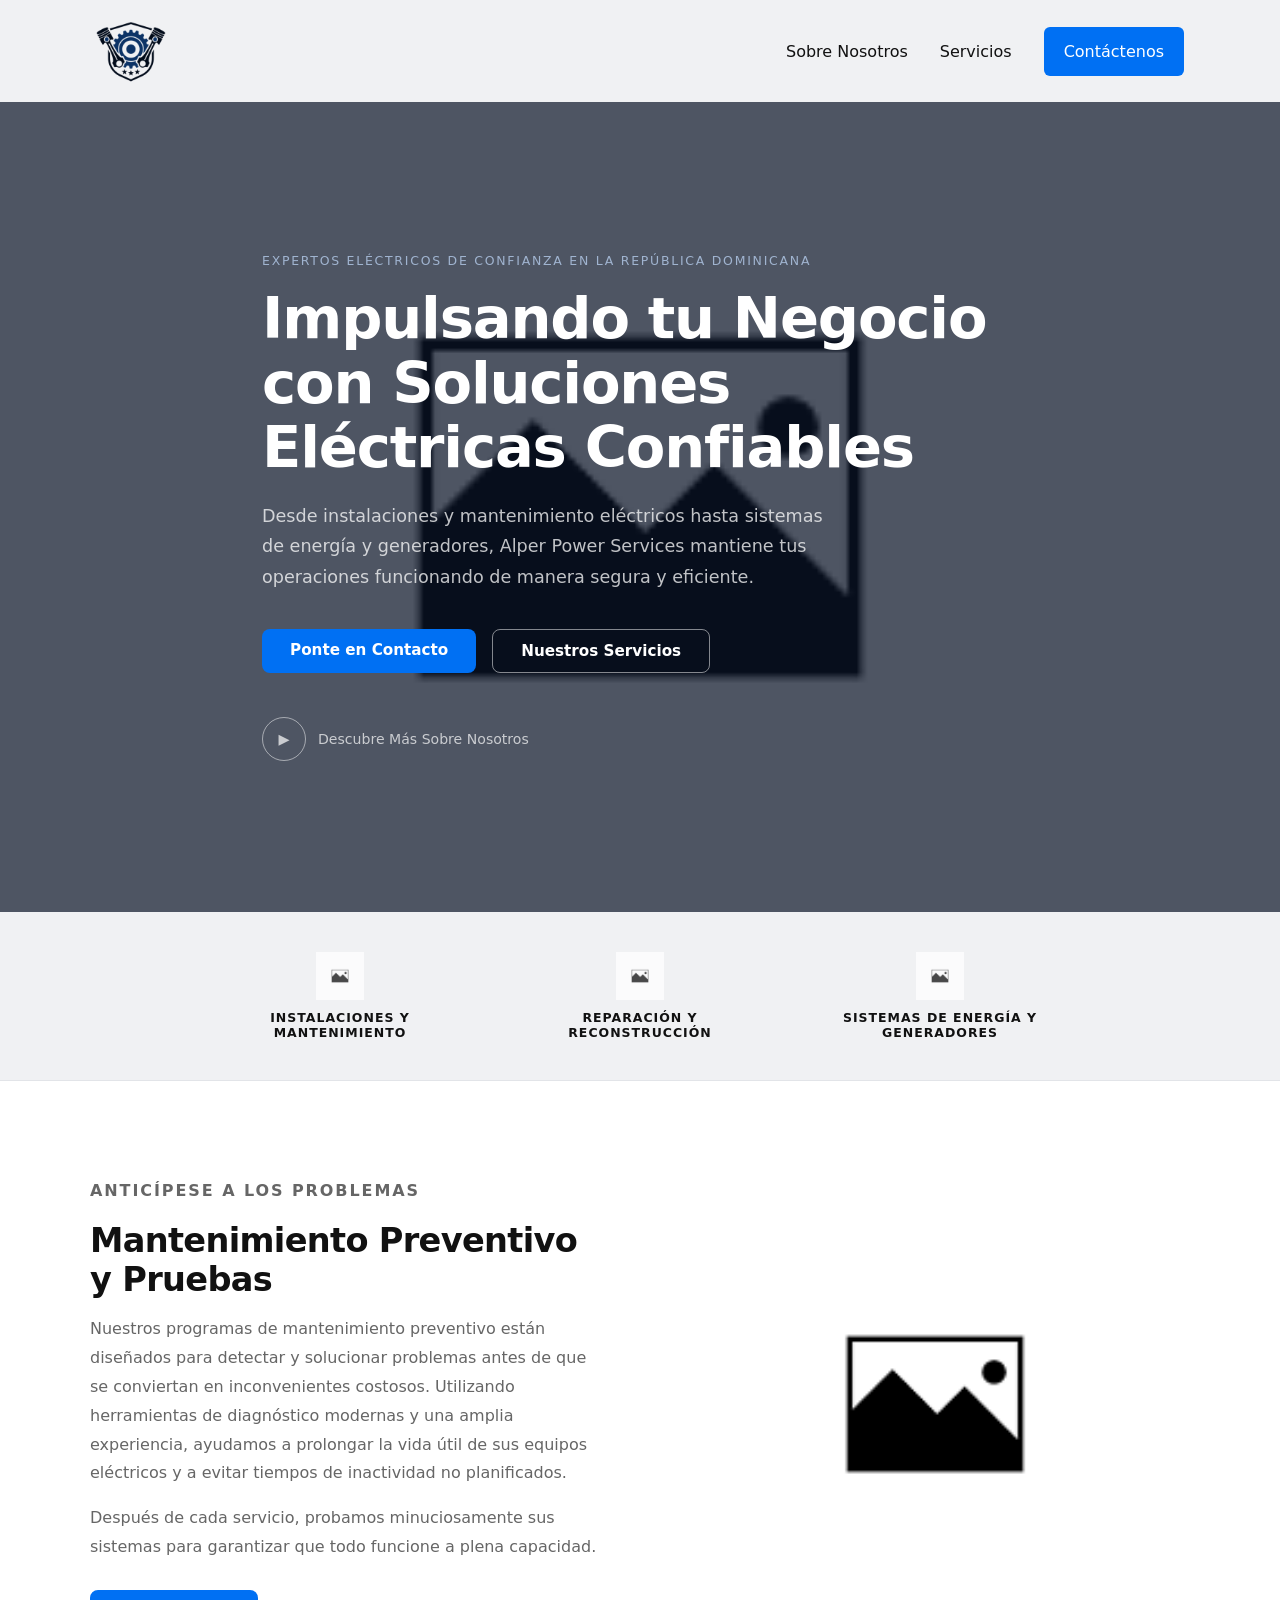
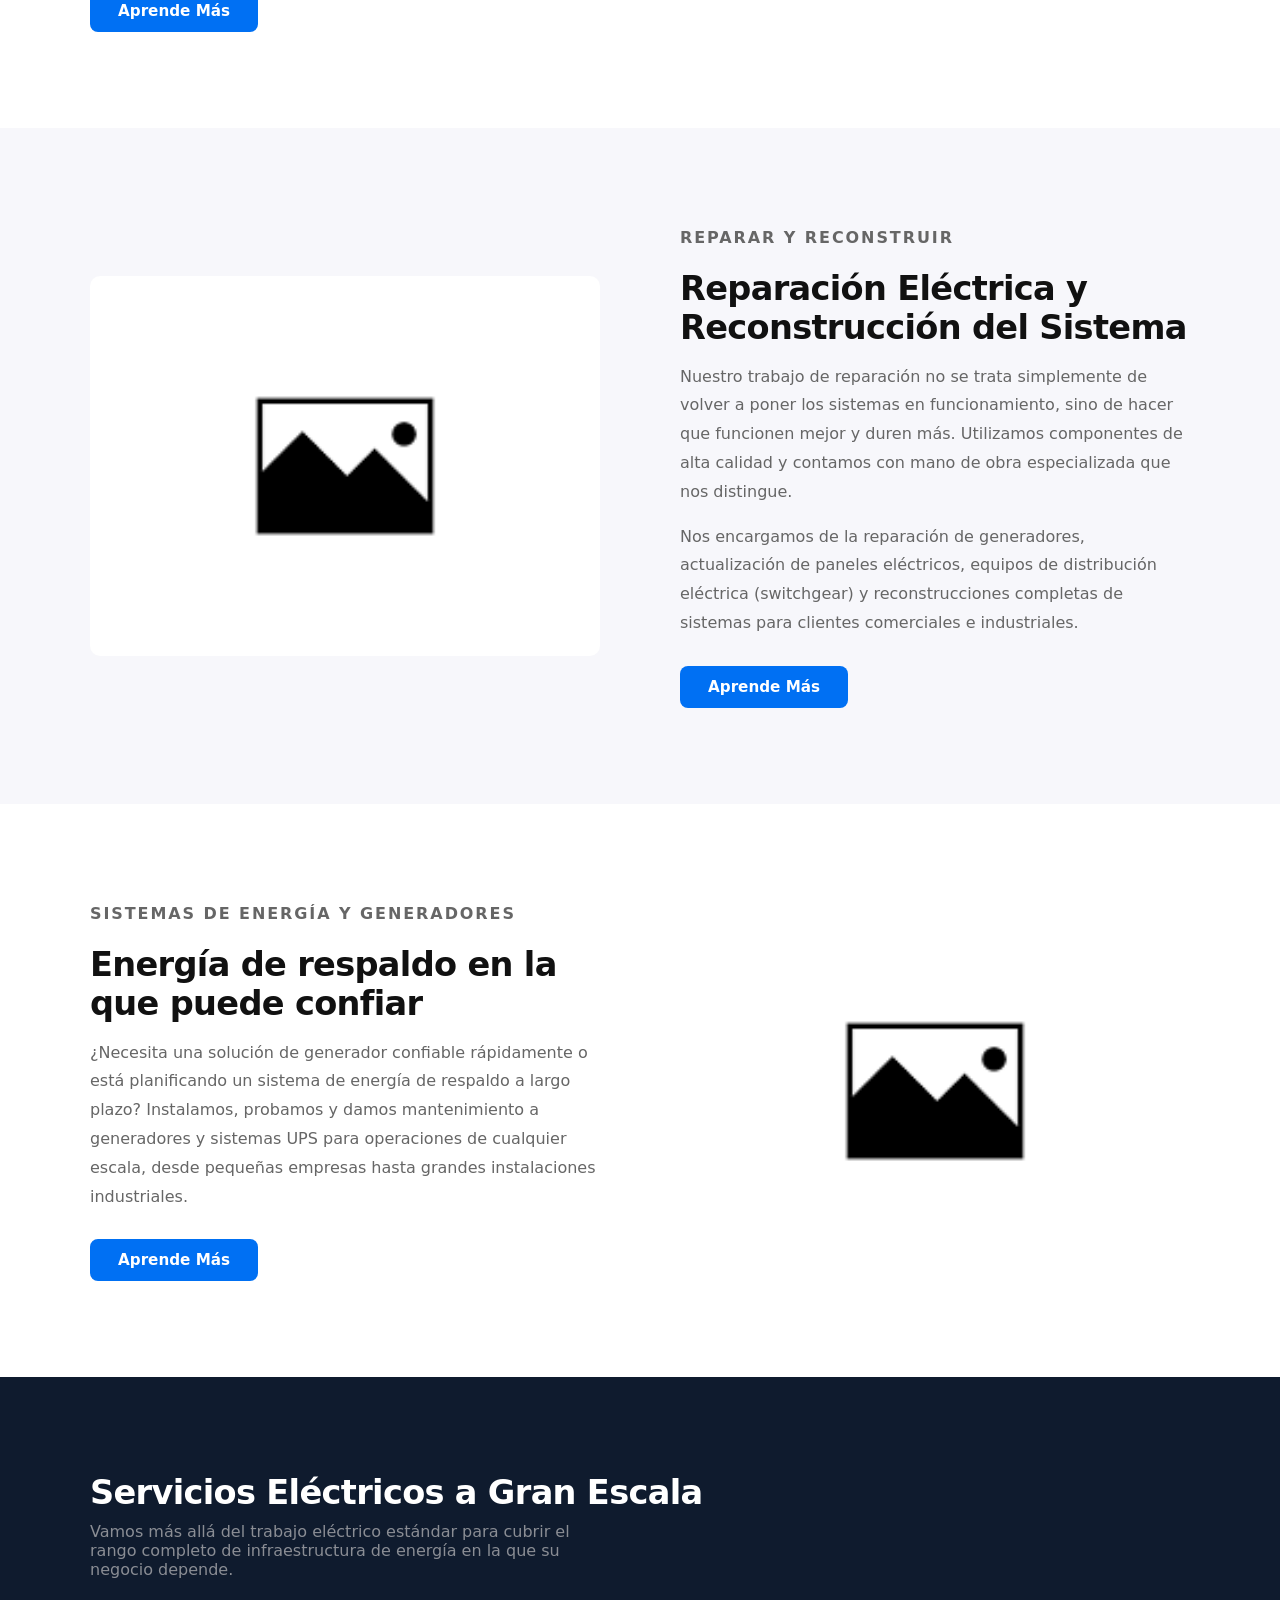
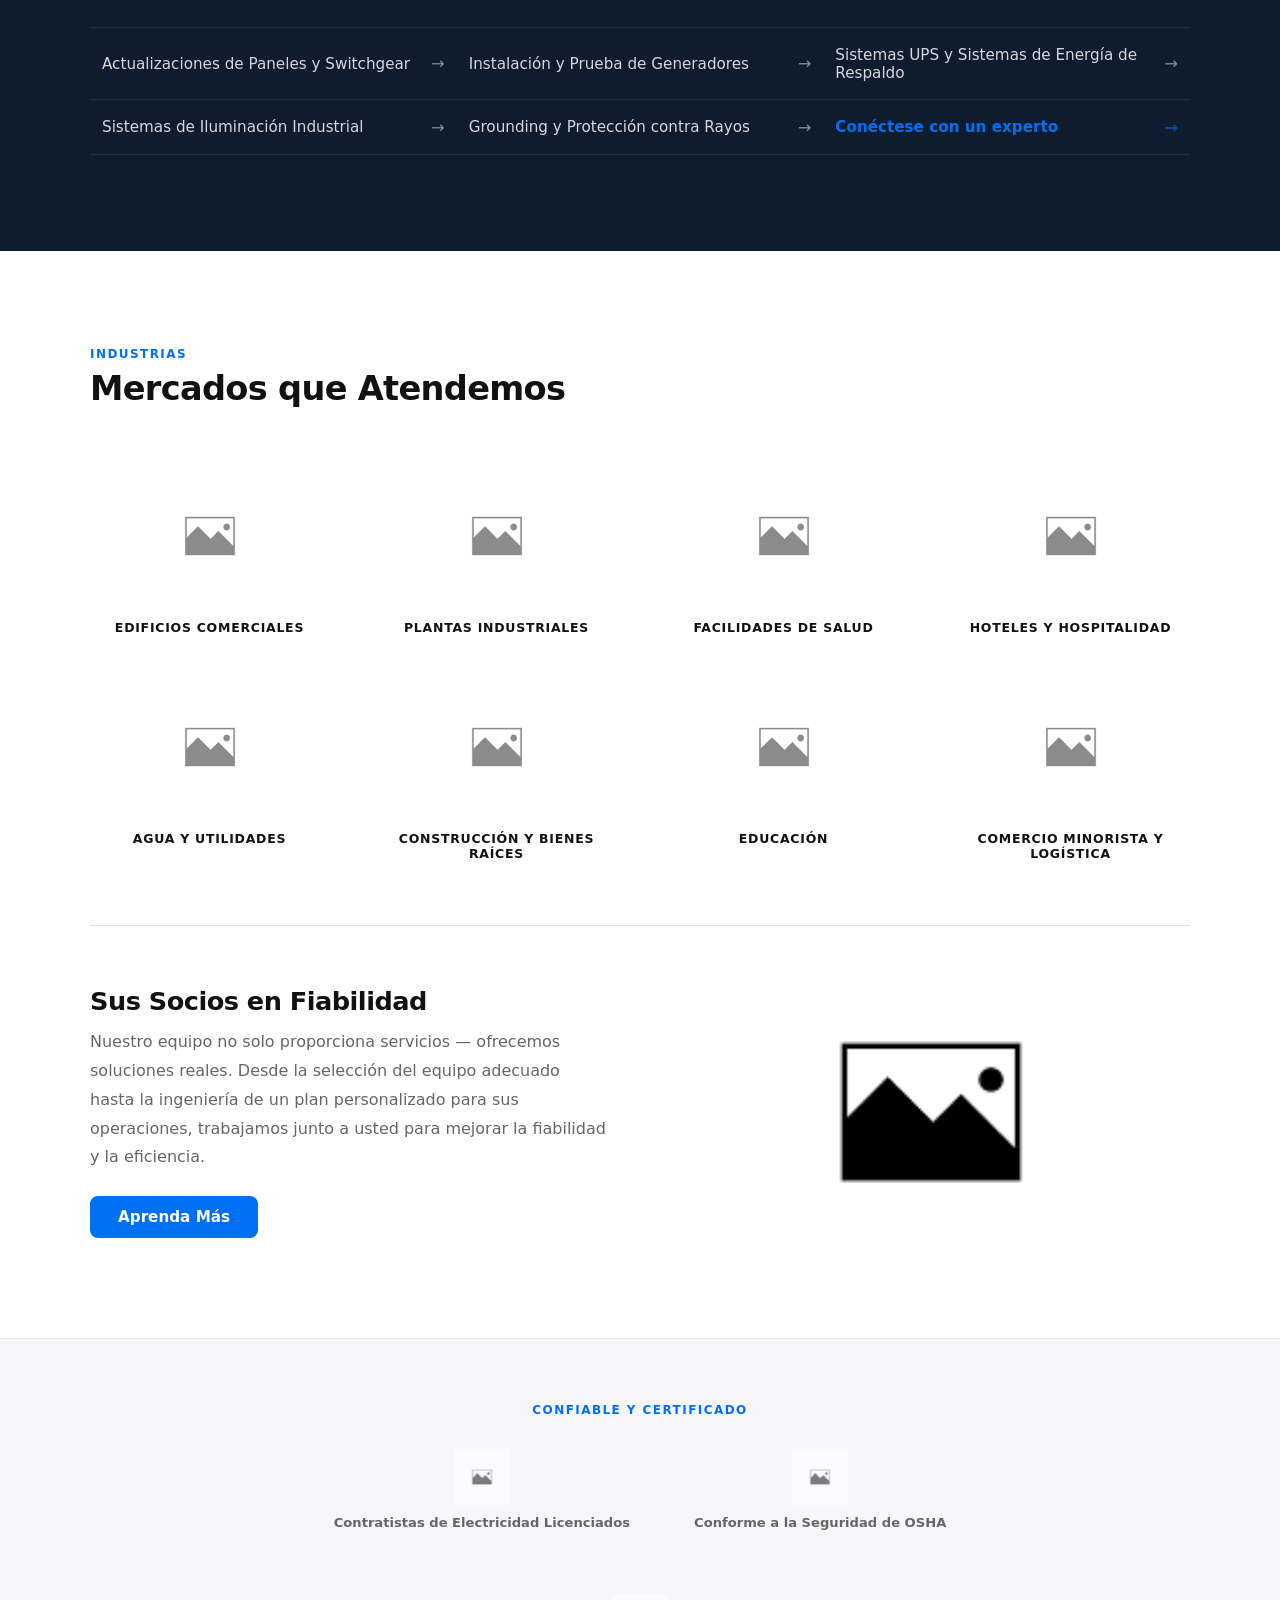
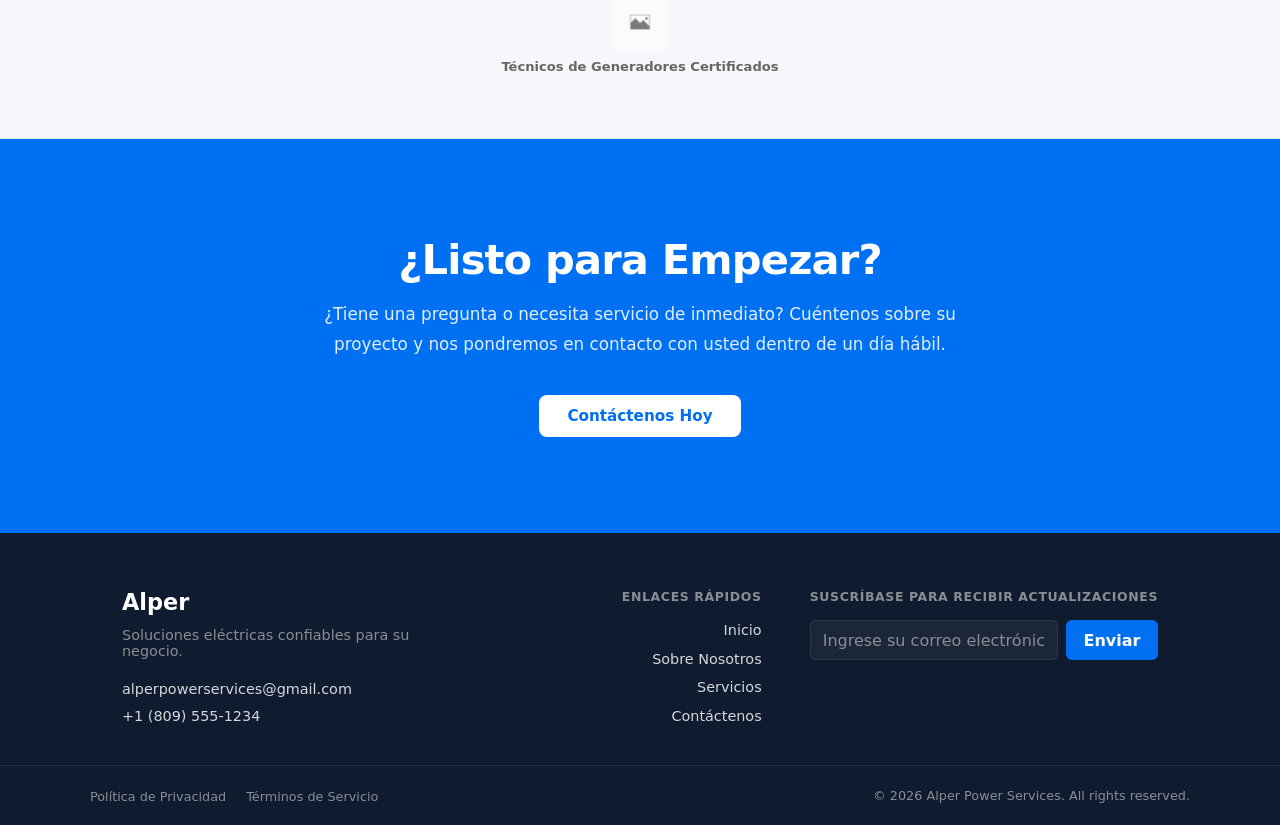
==== commit 1142064a: "spanish v1" ====
--- a/index.html
+++ b/index.html
@@ -14,26 +14,26 @@
     <header class="site-header">
         <div class="logo">
             <a href="index.html">
-                <img src="images/placeholder.png" alt="Alper Logo" />
+                <img src="images/alper logo.png" alt="Alper Logo" />
             </a>
         </div>
         <nav class="navigation">
             <ul>
-                <li><a href="about.html">About</a></li>
+                <li><a href="about.html">Sobre Nosotros</a></li>
                 <li class="has-dropdown">
-                    <a href="services.html">Services</a>
+                    <a href="services.html">Servicios</a>
                     <ul class="dropdown">
-                        <li><a href="services.html#installation">Electrical Installation &amp; Maintenance</a></li>
-                        <li><a href="services.html#generators">Power Systems &amp; Generators</a></li>
-                        <li><a href="services.html#contracting">General Electrical Contracting</a></li>
-                        <li><a href="services.html#inspection">Safety Inspections &amp; Testing</a></li>
-                        <li><a href="services.html#panels">Panel Upgrades &amp; Switchgear</a></li>
-                        <li><a href="services.html#ups">UPS &amp; Backup Power</a></li>
-                        <li><a href="services.html#grounding">Grounding &amp; Lightning Protection</a></li>
-                        <li><a href="services.html#lighting">Industrial Lighting Systems</a></li>
+                        <li><a href="services.html#installation">Instalaciones Eléctricas y Mantenimiento</a></li>
+                        <li><a href="services.html#generators">Sistemas de Energía y Generadores</a></li>
+                        <li><a href="services.html#contracting">Contratación de Servicios Eléctricos Generales</a></li>
+                        <li><a href="services.html#inspection">Inspecciones y Pruebas de Seguridad</a></li>
+                        <li><a href="services.html#panels">Actualización de Paneles y Equipos de Conmutación</a></li>
+                        <li><a href="services.html#ups">UPS y Energía de Respaldo</a></li>
+                        <li><a href="services.html#grounding">Puesta a Tierra y Protección Contra Rayos</a></li>
+                        <li><a href="services.html#lighting">Sistemas de Iluminación Industrial</a></li>
                     </ul>
                 </li>
-                <li><a href="contact.html" class="btn">Contact Us</a></li>
+                <li><a href="contact.html" class="btn">Contáctenos</a></li>
             </ul>
         </nav>
     </header>
@@ -42,16 +42,16 @@
     <section class="hero">
         <div class="hero-bg-overlay"></div>
         <div class="hero-inner">
-            <p class="hero-eyebrow">Trusted Electrical Experts in the Dominican Republic</p>
-            <h1>Powering Your Business With Reliable Electrical Solutions</h1>
-            <p class="hero-sub">From electrical installation and maintenance to power systems and generators, Alper Power Services keeps your operations running safely and efficiently.</p>
+            <p class="hero-eyebrow">Expertos Eléctricos de Confianza en la República Dominicana</p>
+            <h1>Impulsando tu Negocio con Soluciones Eléctricas Confiables</h1>
+            <p class="hero-sub">Desde instalaciones y mantenimiento eléctricos hasta sistemas de energía y generadores, Alper Power Services mantiene tus operaciones funcionando de manera segura y eficiente.</p>
             <div class="hero-ctas">
-                <a href="contact.html" class="cta-primary">Get in Touch</a>
-                <a href="services.html" class="cta-secondary">Our Services</a>
+                <a href="contact.html" class="cta-primary">Ponte en Contacto</a>
+                <a href="services.html" class="cta-secondary">Nuestros Servicios</a>
             </div>
             <a href="https://www.youtube.com/watch?v=YOURVIDEOID" class="hero-video-link" target="_blank" rel="noopener">
                 <span class="play-btn" aria-label="Watch our video">&#9654;</span>
-                <span>Learn More About Us</span>
+                <span>Descubre Más Sobre Nosotros</span>
             </a>
         </div>
     </section>
@@ -61,15 +61,15 @@
         <div class="icon-strip-inner">
             <div class="icon-strip-item">
                 <img src="images/placeholder.png" alt="" class="strip-img" />
-                <p>Installation &amp; Maintenance</p>
+                <p>Instalaciones y Mantenimiento</p>
             </div>
             <div class="icon-strip-item">
                 <img src="images/placeholder.png" alt="" class="strip-img" />
-                <p>Repair &amp; Rebuild</p>
+                <p>Reparación y Reconstrucción</p>
             </div>
             <div class="icon-strip-item">
                 <img src="images/placeholder.png" alt="" class="strip-img" />
-                <p>Power Systems &amp; Generators</p>
+                <p>Sistemas de Energía y Generadores</p>
             </div>
         </div>
     </section>
@@ -78,11 +78,11 @@
     <section class="split-section">
         <div class="split-inner">
             <div class="split-text">
-                <p class="split-eyebrow">Stay Ahead of Issues</p>
-                <h2>Preventive Maintenance &amp; Testing</h2>
-                <p>Our preventive maintenance programs are designed to catch and fix issues before they become costly problems. Using modern diagnostic tools and deep expertise, we help extend the life of your electrical equipment and avoid unplanned downtime.</p>
-                <p>After every service, we test your systems thoroughly to ensure everything is running at full capacity.</p>
-                <a href="services.html#maintenance" class="cta-primary">Learn More</a>
+                <p class="split-eyebrow">Anticípese a los Problemas</p>
+                <h2>Mantenimiento Preventivo y Pruebas</h2>
+                <p>Nuestros programas de mantenimiento preventivo están diseñados para detectar y solucionar problemas antes de que se conviertan en inconvenientes costosos. Utilizando herramientas de diagnóstico modernas y una amplia experiencia, ayudamos a prolongar la vida útil de sus equipos eléctricos y a evitar tiempos de inactividad no planificados.</p>
+                <p>Después de cada servicio, probamos minuciosamente sus sistemas para garantizar que todo funcione a plena capacidad.</p>
+                <a href="services.html#maintenance" class="cta-primary">Aprende Más</a>
             </div>
             <div class="split-photos">
                 <img src="images/placeholder.png" alt="Technician on site" class="photo photo-tall" />
@@ -97,11 +97,11 @@
                 <img src="images/placeholder.png" alt="Repair work" class="photo photo-full" />
             </div>
             <div class="split-text">
-                <p class="split-eyebrow">Repair &amp; Rebuild</p>
-                <h2>Electrical Repair &amp; System Rebuild</h2>
-                <p>Our repair work isn't just about getting systems back online — it's about making them run better and last longer. High-quality components and skilled craftsmanship set us apart.</p>
-                <p>We handle generator repair, panel upgrades, switchgear, and full system rebuilds for commercial and industrial clients.</p>
-                <a href="services.html#repair" class="cta-primary">Learn More</a>
+                <p class="split-eyebrow">Reparar y Reconstruir</p>
+                <h2>Reparación Eléctrica y Reconstrucción del Sistema</h2>
+                <p>Nuestro trabajo de reparación no se trata simplemente de volver a poner los sistemas en funcionamiento, sino de hacer que funcionen mejor y duren más. Utilizamos componentes de alta calidad y contamos con mano de obra especializada que nos distingue.</p>
+                <p>Nos encargamos de la reparación de generadores, actualización de paneles eléctricos, equipos de distribución eléctrica (switchgear) y reconstrucciones completas de sistemas para clientes comerciales e industriales.</p>
+                <a href="services.html#repair" class="cta-primary">Aprende Más</a>
             </div>
         </div>
     </section>
@@ -110,10 +110,10 @@
     <section class="split-section">
         <div class="split-inner">
             <div class="split-text">
-                <p class="split-eyebrow">Power Systems &amp; Generators</p>
-                <h2>Backup Power You Can Count On</h2>
-                <p>Need a reliable generator solution fast, or planning for long-term backup power? We install, test, and maintain generators and UPS systems for any scale of operation — from small businesses to large industrial facilities.</p>
-                <a href="services.html#generators" class="cta-primary">Learn More</a>
+                <p class="split-eyebrow">Sistemas de Energía y Generadores</p>
+                <h2>Energía de respaldo en la que puede confiar</h2>
+                <p>¿Necesita una solución de generador confiable rápidamente o está planificando un sistema de energía de respaldo a largo plazo? Instalamos, probamos y damos mantenimiento a generadores y sistemas UPS para operaciones de cualquier escala, desde pequeñas empresas hasta grandes instalaciones industriales.</p>
+                <a href="services.html#generators" class="cta-primary">Aprende Más</a>
             </div>
             <div class="split-photos">
                 <img src="images/placeholder.png" alt="Generator and power system" class="photo photo-full" />
@@ -125,32 +125,32 @@
     <section class="repair-list-section">
         <div class="repair-list-inner">
             <div class="repair-list-heading">
-                <h2>Full-Scope Electrical Services</h2>
-                <p>We go beyond standard electrical work to cover the full range of power infrastructure your business depends on.</p>
+                <h2>Servicios Eléctricos a Gran Escala</h2>
+                <p>Vamos más allá del trabajo eléctrico estándar para cubrir el rango completo de infraestructura de energía en la que su negocio depende.</p>
             </div>
             <div class="repair-list-grid">
                 <a href="services.html#panels" class="repair-item">
-                    <span>Panel Upgrades &amp; Switchgear</span>
+                    <span>Actualizaciones de Paneles y Switchgear</span>
                     <span class="repair-arrow">&#8594;</span>
                 </a>
                 <a href="services.html#generators" class="repair-item">
-                    <span>Generator Install &amp; Testing</span>
+                    <span>Instalación y Prueba de Generadores</span>
                     <span class="repair-arrow">&#8594;</span>
                 </a>
                 <a href="services.html#ups" class="repair-item">
-                    <span>UPS &amp; Backup Power Systems</span>
+                    <span>Sistemas UPS y Sistemas de Energía de Respaldo</span>
                     <span class="repair-arrow">&#8594;</span>
                 </a>
                 <a href="services.html#lighting" class="repair-item">
-                    <span>Industrial Lighting Systems</span>
+                    <span>Sistemas de Iluminación Industrial</span>
                     <span class="repair-arrow">&#8594;</span>
                 </a>
                 <a href="services.html#grounding" class="repair-item">
-                    <span>Grounding &amp; Lightning Protection</span>
+                    <span>Grounding y Protección contra Rayos</span>
                     <span class="repair-arrow">&#8594;</span>
                 </a>
                 <a href="contact.html" class="repair-item repair-item--highlight">
-                    <span>Connect With an Expert</span>
+                    <span>Conéctese con un experto</span>
                     <span class="repair-arrow">&#8594;</span>
                 </a>
             </div>
@@ -160,47 +160,47 @@
 
     <section class="markets-section">
         <div class="markets-inner">
-            <p class="section-eyebrow">Industries</p>
-            <h2>Markets We Serve</h2>
+            <p class="section-eyebrow">Industrias</p>
+            <h2>Mercados que Atendemos</h2>
             <div class="markets-grid">
                 <div class="market-item">
                     <img src="images/placeholder.png" alt="Commercial Buildings" class="market-img" />
-                    <span>Commercial Buildings</span>
+                    <span>Edificios Comerciales</span>
                 </div>
                 <div class="market-item">
                     <img src="images/placeholder.png" alt="Industrial Plants" class="market-img" />
-                    <span>Industrial Plants</span>
+                    <span>Plantas Industriales</span>
                 </div>
                 <div class="market-item">
                     <img src="images/placeholder.png" alt="Healthcare Facilities" class="market-img" />
-                    <span>Healthcare Facilities</span>
+                    <span>Facilidades de Salud</span>
                 </div>
                 <div class="market-item">
                     <img src="images/placeholder.png" alt="Hotels and Hospitality" class="market-img" />
-                    <span>Hotels &amp; Hospitality</span>
+                    <span>Hoteles y hospitalidad</span>
                 </div>
                 <div class="market-item">
                     <img src="images/placeholder.png" alt="Water and Utilities" class="market-img" />
-                    <span>Water &amp; Utilities</span>
+                    <span>Agua y Utilidades</span>
                 </div>
                 <div class="market-item">
                     <img src="images/placeholder.png" alt="Construction and Real Estate" class="market-img" />
-                    <span>Construction &amp; Real Estate</span>
+                    <span>Construcción y Bienes Raíces</span>
                 </div>
                 <div class="market-item">
                     <img src="images/placeholder.png" alt="Education" class="market-img" />
-                    <span>Education</span>
+                    <span>Educación</span>
                 </div>
                 <div class="market-item">
                     <img src="images/placeholder.png" alt="Retail and Logistics" class="market-img" />
-                    <span>Retail &amp; Logistics</span>
+                    <span>Comercio Minorista y Logística</span>
                 </div>
             </div>
             <div class="markets-bottom">
                 <div class="markets-cta-text">
-                    <h3>Your Partners in Reliability</h3>
-                    <p>Our team doesn't just provide services — we offer real solutions. From selecting the right equipment to engineering a tailored plan for your operations, we work side by side with you to boost reliability and efficiency.</p>
-                    <a href="services.html" class="cta-primary">Learn More</a>
+                    <h3>Sus Socios en Fiabilidad</h3>
+                    <p>Nuestro equipo no solo proporciona servicios — ofrecemos soluciones reales. Desde la selección del equipo adecuado hasta la ingeniería de un plan personalizado para sus operaciones, trabajamos junto a usted para mejorar la fiabilidad y la eficiencia.</p>
+                    <a href="services.html" class="cta-primary">Aprenda Más</a>
                 </div>
                 <img src="images/placeholder.png" alt="Team on site" class="markets-photo" />
             </div>
@@ -210,19 +210,19 @@
 
     <section class="certs-section">
         <div class="certs-inner">
-            <p class="section-eyebrow">Trusted &amp; Certified</p>
+            <p class="section-eyebrow">Confiable y Certificado</p>
             <div class="certs-grid">
                 <div class="cert-item">
                     <img src="images/placeholder.png" alt="Licensed Electrical Contractors" class="cert-img" />
-                    <span>Licensed Electrical Contractors</span>
+                    <span>Contratistas de Electricidad Licenciados</span>
                 </div>
                 <div class="cert-item">
                     <img src="images/placeholder.png" alt="OSHA Safety Compliant" class="cert-img" />
-                    <span>Safety Compliant (OSHA Standards)</span>
+                    <span>Conforme a la Seguridad de OSHA</span>
                 </div>
                 <div class="cert-item">
                     <img src="images/placeholder.png" alt="Certified Generator Technicians" class="cert-img" />
-                    <span>Certified Generator Technicians</span>
+                    <span>Técnicos de Generadores Certificados</span>
                 </div>
             </div>
         </div>
@@ -231,9 +231,9 @@
 
     <section class="cta-banner">
         <div class="cta-banner-inner">
-            <h2>Ready to Get Started?</h2>
-            <p>Have a question or need service right away? Tell us about your project and we'll get back to you within one business day.</p>
-            <a href="contact.html" class="cta-primary">Contact Us Today</a>
+            <h2>¿Listo para Empezar?</h2>
+            <p>¿Tiene una pregunta o necesita servicio de inmediato? Cuéntenos sobre su proyecto y nos pondremos en contacto con usted dentro de un día hábil.</p>
+            <a href="contact.html" class="cta-primary">Contáctenos Hoy</a>
         </div>
     </section>
 
@@ -243,7 +243,7 @@
         <div class="footer-top">
             <div class="footer-brand">
                 <a href="index.html" class="footer-logo">Alper</a>
-                <p class="footer-tagline">Reliable electrical solutions for your business.</p>
+                <p class="footer-tagline">Soluciones eléctricas confiables para su negocio.</p>
                 <ul class="footer-contact">
                     <li><a href="mailto:alperpowerservices@gmail.com">alperpowerservices@gmail.com</a></li>
                     <li><a href="tel:+18095551234">+1 (809) 555-1234</a></li>
@@ -251,19 +251,19 @@
             </div>
             <div class="footer-right">
                 <div class="footer-col">
-                    <h3>Quick Links</h3>
+                    <h3>Enlaces Rápidos</h3>
                     <ul>
-                        <li><a href="index.html">Home</a></li>
-                        <li><a href="about.html">About</a></li>
-                        <li><a href="services.html">Services</a></li>
-                        <li><a href="contact.html">Contact</a></li>
+                        <li><a href="index.html">Inicio</a></li>
+                        <li><a href="about.html">Sobre Nosotros</a></li>
+                        <li><a href="services.html">Servicios</a></li>
+                        <li><a href="contact.html">Contáctenos</a></li>
                     </ul>
                 </div>
                 <div class="footer-col footer-newsletter">
-                    <h3>Sign up for updates</h3>
+                    <h3>Suscríbase para recibir actualizaciones</h3>
                     <form class="newsletter-form">
-                        <input type="email" placeholder="Enter your email" required>
-                        <button type="submit">Submit</button>
+                        <input type="email" placeholder="Ingrese su correo electrónico" required>
+                        <button type="submit">Enviar</button>
                     </form>
                 </div>
             </div>
@@ -271,8 +271,8 @@
         <div class="footer-bottom">
             <div class="footer-bottom-inner">
                 <ul class="footer-legal">
-                    <li><a href="privacy.html">Privacy Policy</a></li>
-                    <li><a href="terms.html">Terms of Service</a></li>
+                    <li><a href="privacy.html">Política de Privacidad</a></li>
+                    <li><a href="terms.html">Términos de Servicio</a></li>
                 </ul>
                 <p>&copy; <span id="year"></span> Alper Power Services. All rights reserved.</p>
             </div>
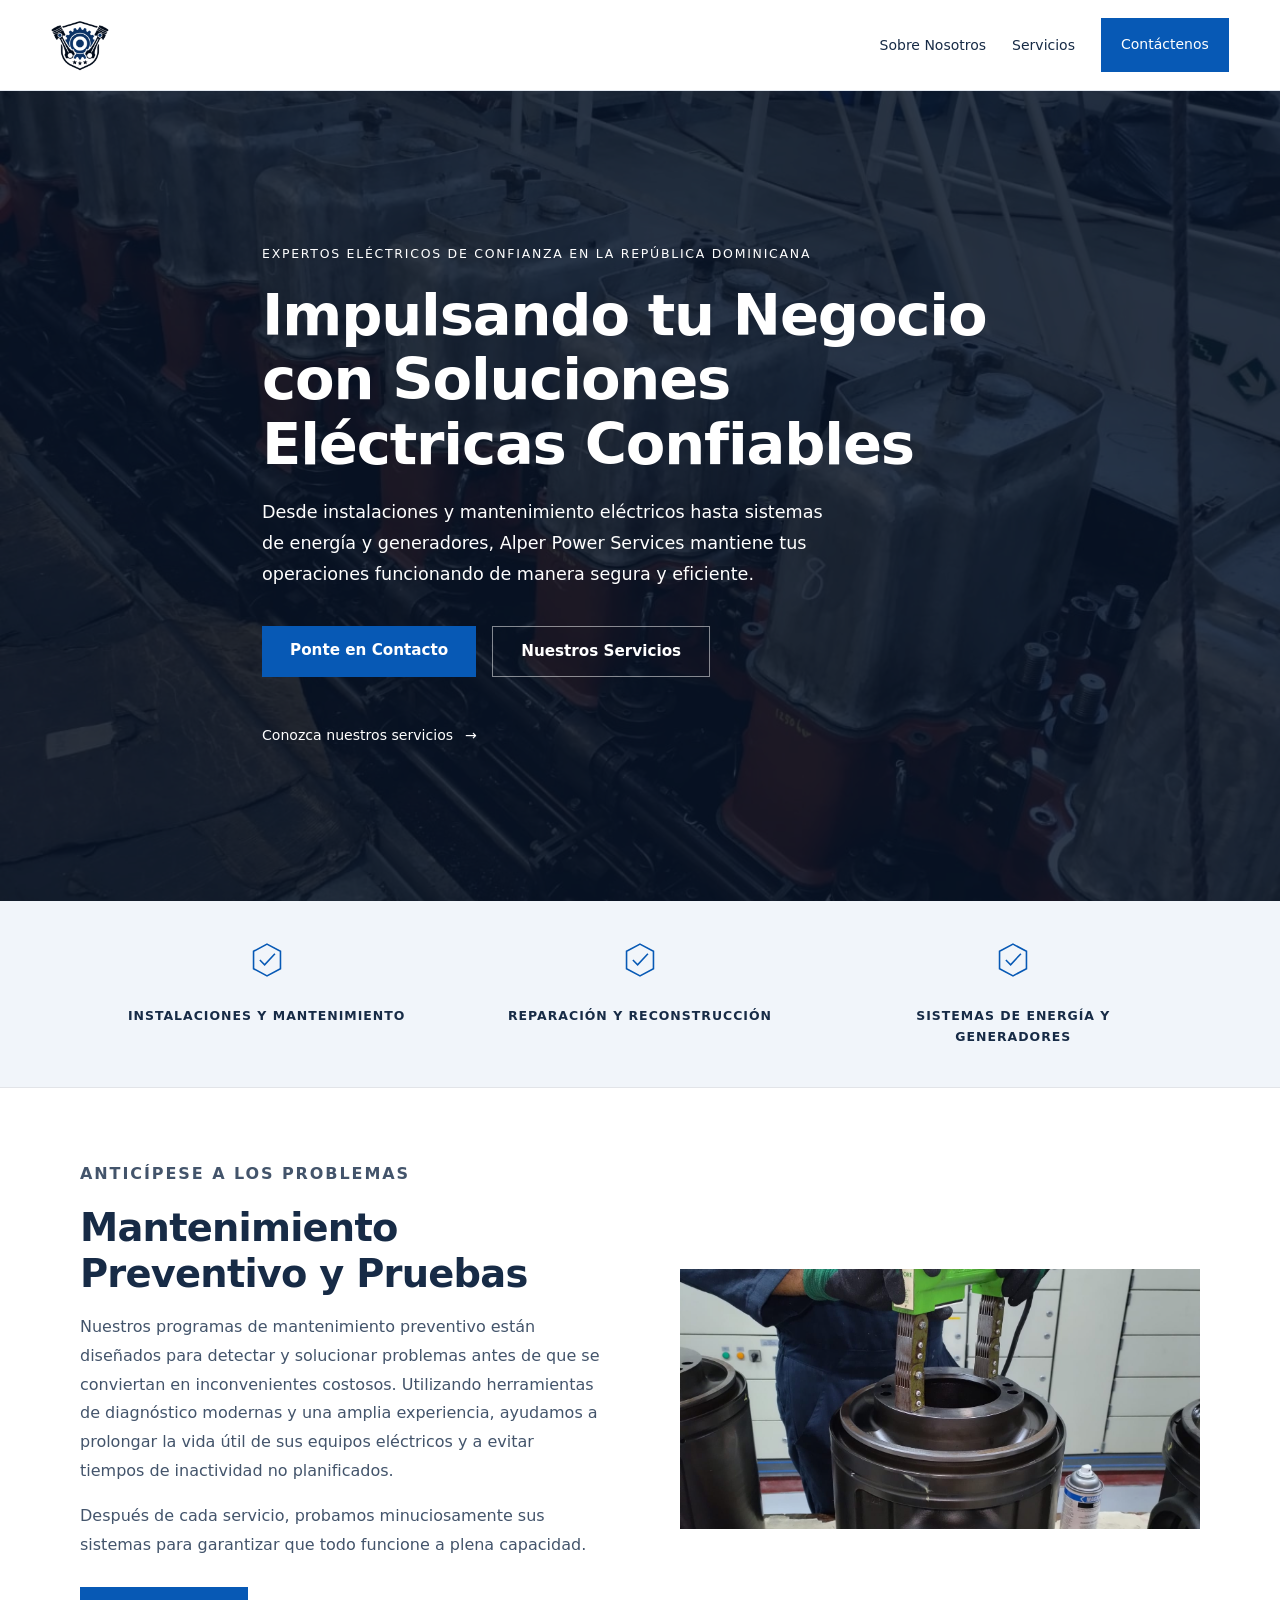
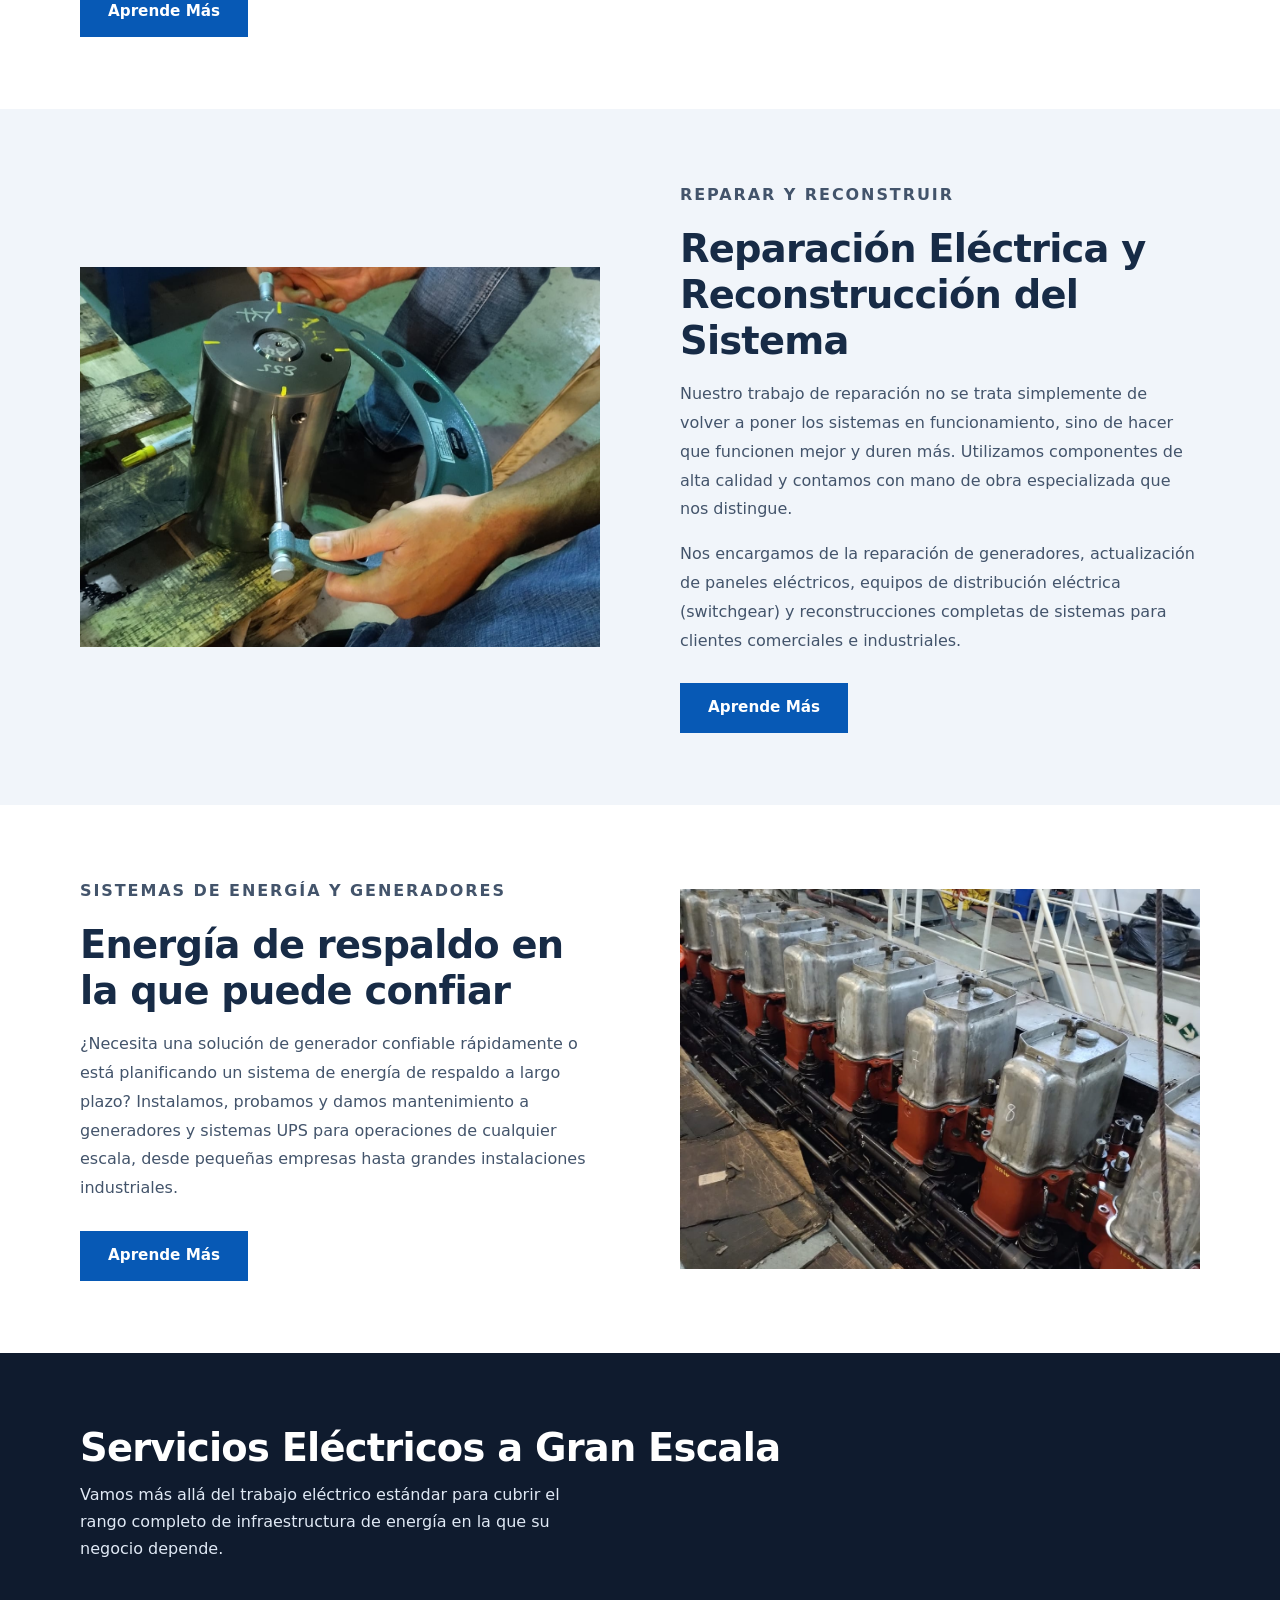
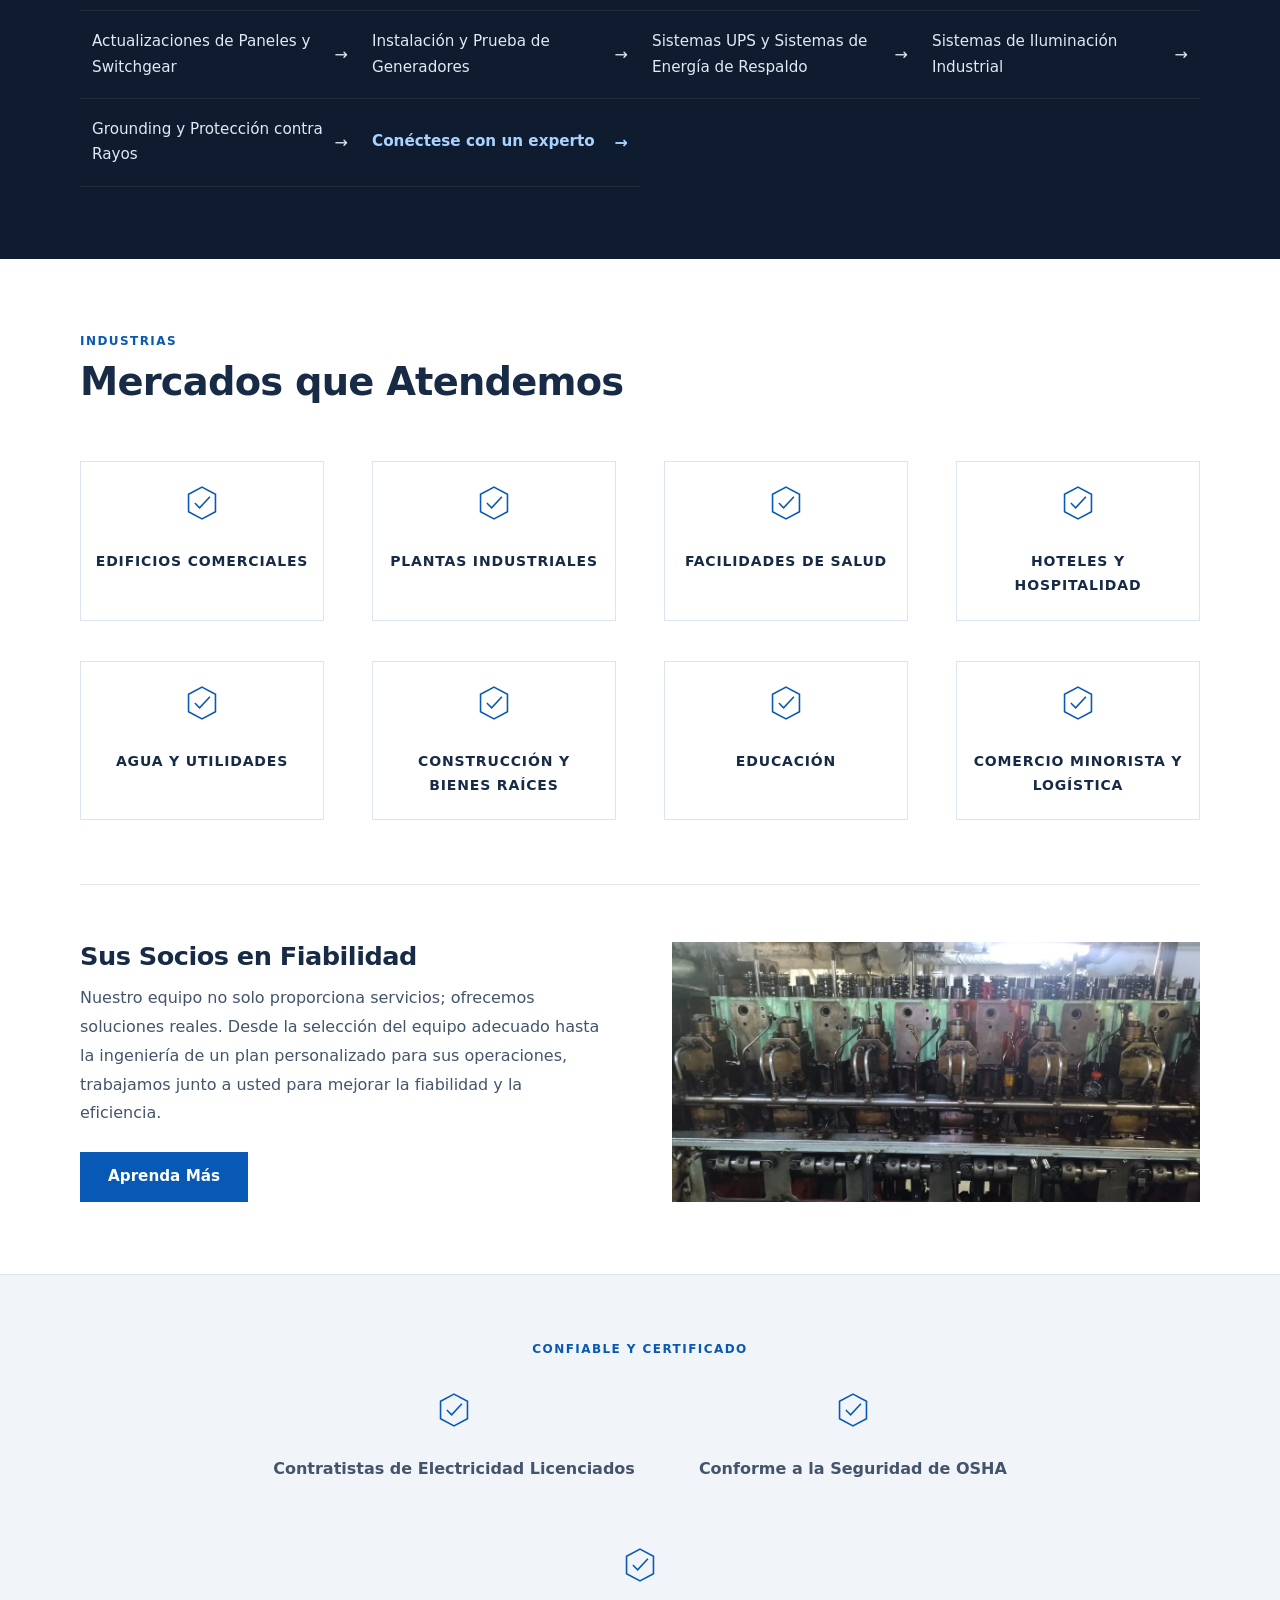
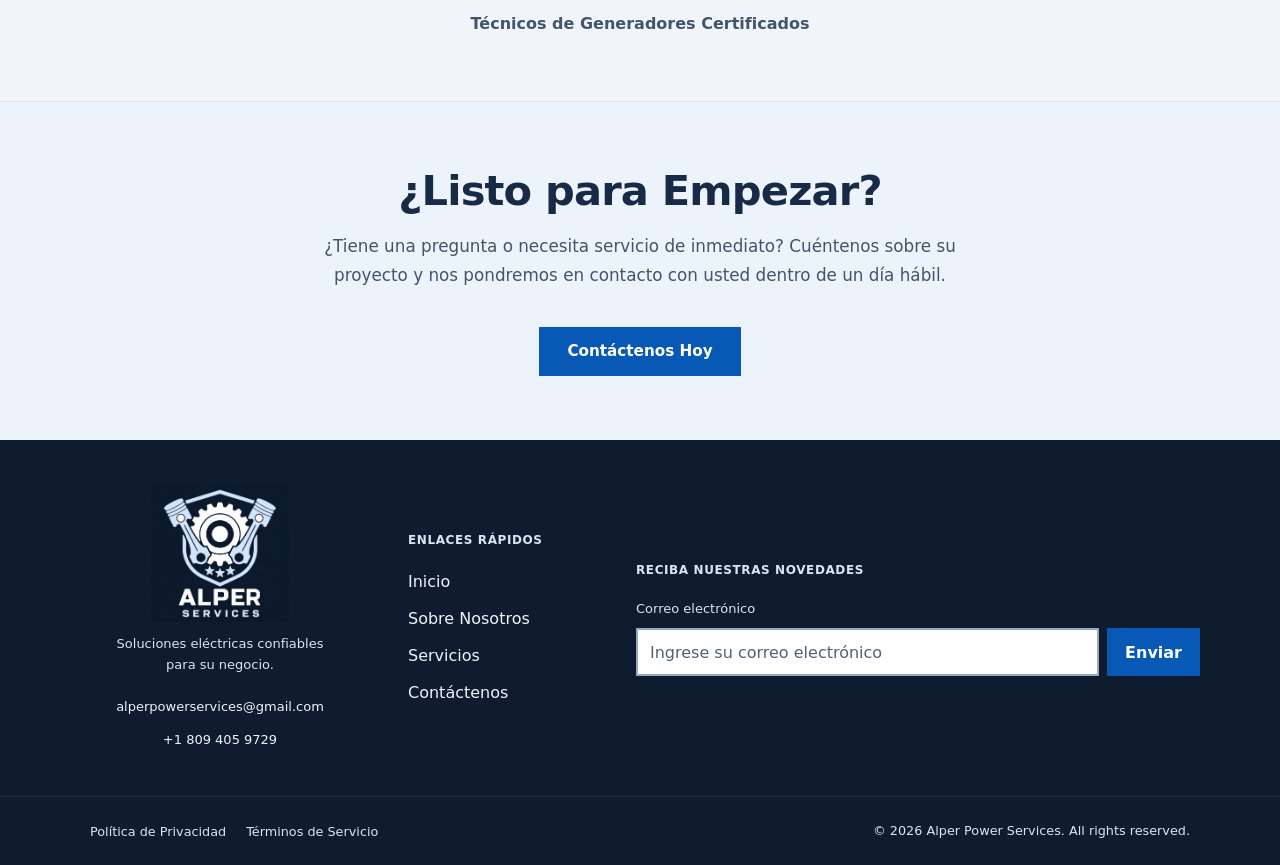
==== commit 574b9129: "Complete Alper website and configure GitHub Pages" ====
--- a/index.html
+++ b/index.html
@@ -1,5 +1,5 @@
 <!doctype html>
-<html lang="en">
+<html lang="es">
 <head>
     <script src="script.js" defer></script>
     <link rel="stylesheet" href="style.css" />
@@ -7,8 +7,10 @@
     <meta charset="utf-8" />
     <meta name="viewport" content="width=device-width, initial-scale=1" />
     <title>Alper Power Services</title>
+<link rel="stylesheet" href="alper-updates.css?v=footer-balanced-5">
 </head>
 <body>
+<a class="alper-skip" href="#page-content">Saltar al contenido</a>
 
     <!-- HEADER -->
     <header class="site-header">
@@ -17,7 +19,7 @@
                 <img src="images/alper logo.png" alt="Alper Logo" />
             </a>
         </div>
-        <nav class="navigation">
+        <button class="alper-menu" type="button" aria-expanded="false" aria-controls="alper-nav"><span>Menú</span><span aria-hidden="true">☰</span></button><nav class="navigation" id="alper-nav" aria-label="Navegación principal">
             <ul>
                 <li><a href="about.html">Sobre Nosotros</a></li>
                 <li class="has-dropdown">
@@ -33,10 +35,11 @@
                         <li><a href="services.html#lighting">Sistemas de Iluminación Industrial</a></li>
                     </ul>
                 </li>
-                <li><a href="contact.html" class="btn">Contáctenos</a></li>
+                
+<li><a href="contact.html" class="btn">Contáctenos</a></li>
             </ul>
         </nav>
-    </header>
+    </header><div id="page-content" tabindex="-1"></div>
 
 
     <section class="hero">
@@ -49,10 +52,7 @@
                 <a href="contact.html" class="cta-primary">Ponte en Contacto</a>
                 <a href="services.html" class="cta-secondary">Nuestros Servicios</a>
             </div>
-            <a href="https://www.youtube.com/watch?v=YOURVIDEOID" class="hero-video-link" target="_blank" rel="noopener">
-                <span class="play-btn" aria-label="Watch our video">&#9654;</span>
-                <span>Descubre Más Sobre Nosotros</span>
-            </a>
+            <a href="services.html#installation" class="hero-video-link">Conozca nuestros servicios <span aria-hidden="true">→</span></a>
         </div>
     </section>
 
@@ -60,15 +60,15 @@
     <section class="icon-strip">
         <div class="icon-strip-inner">
             <div class="icon-strip-item">
-                <img src="images/placeholder.png" alt="" class="strip-img" />
+                <svg class="alper-line-icon" viewBox="0 0 48 48" fill="none" stroke="currentColor" stroke-width="2" aria-hidden="true"><path d="M24 4 41 13v22L24 44 7 35V13Z"/><path d="m15 24 6 6 13-14"/></svg>
                 <p>Instalaciones y Mantenimiento</p>
             </div>
             <div class="icon-strip-item">
-                <img src="images/placeholder.png" alt="" class="strip-img" />
+                <svg class="alper-line-icon" viewBox="0 0 48 48" fill="none" stroke="currentColor" stroke-width="2" aria-hidden="true"><path d="M24 4 41 13v22L24 44 7 35V13Z"/><path d="m15 24 6 6 13-14"/></svg>
                 <p>Reparación y Reconstrucción</p>
             </div>
             <div class="icon-strip-item">
-                <img src="images/placeholder.png" alt="" class="strip-img" />
+                <svg class="alper-line-icon" viewBox="0 0 48 48" fill="none" stroke="currentColor" stroke-width="2" aria-hidden="true"><path d="M24 4 41 13v22L24 44 7 35V13Z"/><path d="m15 24 6 6 13-14"/></svg>
                 <p>Sistemas de Energía y Generadores</p>
             </div>
         </div>
@@ -82,10 +82,10 @@
                 <h2>Mantenimiento Preventivo y Pruebas</h2>
                 <p>Nuestros programas de mantenimiento preventivo están diseñados para detectar y solucionar problemas antes de que se conviertan en inconvenientes costosos. Utilizando herramientas de diagnóstico modernas y una amplia experiencia, ayudamos a prolongar la vida útil de sus equipos eléctricos y a evitar tiempos de inactividad no planificados.</p>
                 <p>Después de cada servicio, probamos minuciosamente sus sistemas para garantizar que todo funcione a plena capacidad.</p>
-                <a href="services.html#maintenance" class="cta-primary">Aprende Más</a>
+                <a href="services.html#installation" class="cta-primary">Aprende Más</a>
             </div>
             <div class="split-photos">
-                <img src="images/placeholder.png" alt="Technician on site" class="photo photo-tall" />
+                <img src="images/projects/project-05.jpg" alt="Trabajo de mantenimiento de motores y componentes Alper" class="photo photo-tall" loading="lazy" decoding="async">
             </div>
         </div>
     </section>
@@ -94,14 +94,14 @@
     <section class="split-section split-section--alt">
         <div class="split-inner">
             <div class="split-photos">
-                <img src="images/placeholder.png" alt="Repair work" class="photo photo-full" />
+                <img src="images/projects/project-12.jpg" alt="Trabajo de mantenimiento de motores y componentes Alper" class="photo photo-full" loading="lazy" decoding="async">
             </div>
             <div class="split-text">
                 <p class="split-eyebrow">Reparar y Reconstruir</p>
                 <h2>Reparación Eléctrica y Reconstrucción del Sistema</h2>
                 <p>Nuestro trabajo de reparación no se trata simplemente de volver a poner los sistemas en funcionamiento, sino de hacer que funcionen mejor y duren más. Utilizamos componentes de alta calidad y contamos con mano de obra especializada que nos distingue.</p>
                 <p>Nos encargamos de la reparación de generadores, actualización de paneles eléctricos, equipos de distribución eléctrica (switchgear) y reconstrucciones completas de sistemas para clientes comerciales e industriales.</p>
-                <a href="services.html#repair" class="cta-primary">Aprende Más</a>
+                <a href="services.html#generators" class="cta-primary">Aprende Más</a>
             </div>
         </div>
     </section>
@@ -116,7 +116,7 @@
                 <a href="services.html#generators" class="cta-primary">Aprende Más</a>
             </div>
             <div class="split-photos">
-                <img src="images/placeholder.png" alt="Generator and power system" class="photo photo-full" />
+                <img src="images/projects/project-31.jpg" alt="Trabajo de mantenimiento de motores y componentes Alper" class="photo photo-full" loading="lazy" decoding="async">
             </div>
         </div>
     </section>
@@ -164,45 +164,45 @@
             <h2>Mercados que Atendemos</h2>
             <div class="markets-grid">
                 <div class="market-item">
-                    <img src="images/placeholder.png" alt="Commercial Buildings" class="market-img" />
+                    <svg class="alper-line-icon" viewBox="0 0 48 48" fill="none" stroke="currentColor" stroke-width="2" aria-hidden="true"><path d="M24 4 41 13v22L24 44 7 35V13Z"/><path d="m15 24 6 6 13-14"/></svg>
                     <span>Edificios Comerciales</span>
                 </div>
                 <div class="market-item">
-                    <img src="images/placeholder.png" alt="Industrial Plants" class="market-img" />
+                    <svg class="alper-line-icon" viewBox="0 0 48 48" fill="none" stroke="currentColor" stroke-width="2" aria-hidden="true"><path d="M24 4 41 13v22L24 44 7 35V13Z"/><path d="m15 24 6 6 13-14"/></svg>
                     <span>Plantas Industriales</span>
                 </div>
                 <div class="market-item">
-                    <img src="images/placeholder.png" alt="Healthcare Facilities" class="market-img" />
+                    <svg class="alper-line-icon" viewBox="0 0 48 48" fill="none" stroke="currentColor" stroke-width="2" aria-hidden="true"><path d="M24 4 41 13v22L24 44 7 35V13Z"/><path d="m15 24 6 6 13-14"/></svg>
                     <span>Facilidades de Salud</span>
                 </div>
                 <div class="market-item">
-                    <img src="images/placeholder.png" alt="Hotels and Hospitality" class="market-img" />
+                    <svg class="alper-line-icon" viewBox="0 0 48 48" fill="none" stroke="currentColor" stroke-width="2" aria-hidden="true"><path d="M24 4 41 13v22L24 44 7 35V13Z"/><path d="m15 24 6 6 13-14"/></svg>
                     <span>Hoteles y hospitalidad</span>
                 </div>
                 <div class="market-item">
-                    <img src="images/placeholder.png" alt="Water and Utilities" class="market-img" />
+                    <svg class="alper-line-icon" viewBox="0 0 48 48" fill="none" stroke="currentColor" stroke-width="2" aria-hidden="true"><path d="M24 4 41 13v22L24 44 7 35V13Z"/><path d="m15 24 6 6 13-14"/></svg>
                     <span>Agua y Utilidades</span>
                 </div>
                 <div class="market-item">
-                    <img src="images/placeholder.png" alt="Construction and Real Estate" class="market-img" />
+                    <svg class="alper-line-icon" viewBox="0 0 48 48" fill="none" stroke="currentColor" stroke-width="2" aria-hidden="true"><path d="M24 4 41 13v22L24 44 7 35V13Z"/><path d="m15 24 6 6 13-14"/></svg>
                     <span>Construcción y Bienes Raíces</span>
                 </div>
                 <div class="market-item">
-                    <img src="images/placeholder.png" alt="Education" class="market-img" />
+                    <svg class="alper-line-icon" viewBox="0 0 48 48" fill="none" stroke="currentColor" stroke-width="2" aria-hidden="true"><path d="M24 4 41 13v22L24 44 7 35V13Z"/><path d="m15 24 6 6 13-14"/></svg>
                     <span>Educación</span>
                 </div>
                 <div class="market-item">
-                    <img src="images/placeholder.png" alt="Retail and Logistics" class="market-img" />
+                    <svg class="alper-line-icon" viewBox="0 0 48 48" fill="none" stroke="currentColor" stroke-width="2" aria-hidden="true"><path d="M24 4 41 13v22L24 44 7 35V13Z"/><path d="m15 24 6 6 13-14"/></svg>
                     <span>Comercio Minorista y Logística</span>
                 </div>
             </div>
             <div class="markets-bottom">
                 <div class="markets-cta-text">
                     <h3>Sus Socios en Fiabilidad</h3>
-                    <p>Nuestro equipo no solo proporciona servicios — ofrecemos soluciones reales. Desde la selección del equipo adecuado hasta la ingeniería de un plan personalizado para sus operaciones, trabajamos junto a usted para mejorar la fiabilidad y la eficiencia.</p>
+                    <p>Nuestro equipo no solo proporciona servicios; ofrecemos soluciones reales. Desde la selección del equipo adecuado hasta la ingeniería de un plan personalizado para sus operaciones, trabajamos junto a usted para mejorar la fiabilidad y la eficiencia.</p>
                     <a href="services.html" class="cta-primary">Aprenda Más</a>
                 </div>
-                <img src="images/placeholder.png" alt="Team on site" class="markets-photo" />
+                <img src="images/projects/project-18.jpg" alt="Trabajo de mantenimiento de motores y componentes Alper" class="markets-photo" loading="lazy" decoding="async">
             </div>
         </div>
     </section>
@@ -213,15 +213,15 @@
             <p class="section-eyebrow">Confiable y Certificado</p>
             <div class="certs-grid">
                 <div class="cert-item">
-                    <img src="images/placeholder.png" alt="Licensed Electrical Contractors" class="cert-img" />
+                    <svg class="alper-line-icon" viewBox="0 0 48 48" fill="none" stroke="currentColor" stroke-width="2" aria-hidden="true"><path d="M24 4 41 13v22L24 44 7 35V13Z"/><path d="m15 24 6 6 13-14"/></svg>
                     <span>Contratistas de Electricidad Licenciados</span>
                 </div>
                 <div class="cert-item">
-                    <img src="images/placeholder.png" alt="OSHA Safety Compliant" class="cert-img" />
+                    <svg class="alper-line-icon" viewBox="0 0 48 48" fill="none" stroke="currentColor" stroke-width="2" aria-hidden="true"><path d="M24 4 41 13v22L24 44 7 35V13Z"/><path d="m15 24 6 6 13-14"/></svg>
                     <span>Conforme a la Seguridad de OSHA</span>
                 </div>
                 <div class="cert-item">
-                    <img src="images/placeholder.png" alt="Certified Generator Technicians" class="cert-img" />
+                    <svg class="alper-line-icon" viewBox="0 0 48 48" fill="none" stroke="currentColor" stroke-width="2" aria-hidden="true"><path d="M24 4 41 13v22L24 44 7 35V13Z"/><path d="m15 24 6 6 13-14"/></svg>
                     <span>Técnicos de Generadores Certificados</span>
                 </div>
             </div>
@@ -242,11 +242,11 @@
     <footer class="site-footer">
         <div class="footer-top">
             <div class="footer-brand">
-                <a href="index.html" class="footer-logo">Alper</a>
+                <a href="index.html" class="footer-logo"><img src="images/alper-footer-services-v2.png" alt="Alper Power Services" width="768" height="768" loading="lazy" decoding="async"></a>
                 <p class="footer-tagline">Soluciones eléctricas confiables para su negocio.</p>
                 <ul class="footer-contact">
                     <li><a href="mailto:alperpowerservices@gmail.com">alperpowerservices@gmail.com</a></li>
-                    <li><a href="tel:+18095551234">+1 (809) 555-1234</a></li>
+                    <li><a href="tel:+18094059729">+1 809 405 9729</a></li>
                 </ul>
             </div>
             <div class="footer-right">
@@ -260,9 +260,9 @@
                     </ul>
                 </div>
                 <div class="footer-col footer-newsletter">
-                    <h3>Suscríbase para recibir actualizaciones</h3>
+                    <h3>Reciba nuestras novedades</h3>
                     <form class="newsletter-form">
-                        <input type="email" placeholder="Ingrese su correo electrónico" required>
+                        <label for="newsletter-email">Correo electrónico</label><input id="newsletter-email" type="email" name="email" autocomplete="email" placeholder="Ingrese su correo electrónico" required>
                         <button type="submit">Enviar</button>
                     </form>
                 </div>
--- a/style.css
+++ b/style.css
@@ -211,7 +211,7 @@
     min-height: 90vh;
     display: flex;
     align-items: center;
-    background: #0f1b2e url('images/placeholder.png') center/cover no-repeat;
+    background: #0f1b2e url('images/projects/project-31.jpg') center/cover no-repeat;
     color: #fff;
     overflow: hidden;
 }
--- a/alper-updates.css
+++ b/alper-updates.css
@@ -0,0 +1,88 @@
+/* Additions to Alper's existing blue/navy design. */
+.hero{background-image:url('images/projects/project-31.jpg')}
+.hero-bg-overlay{background:linear-gradient(90deg,rgba(10,20,40,.88),rgba(10,20,40,.65))}
+.alper-purpose{max-width:1100px;margin:0 auto;padding:5rem 2rem}.alper-purpose-grid{display:grid;grid-template-columns:1fr 1fr;gap:3rem;margin:2rem 0 3rem}.alper-purpose h2{font-size:1.8rem;line-height:1.2;margin-bottom:1rem;color:#0f1b2e}.alper-purpose p{color:#555;line-height:1.85}.alper-values{display:flex;flex-wrap:wrap;gap:1rem;list-style:none;padding:0}.alper-values li{padding:1rem 1.4rem;background:#edf3fc;border-left:3px solid var(--accent);color:#0f1b2e;font-weight:600;border-radius:0 6px 6px 0}.alper-gallery-main{max-width:1200px;margin:3rem auto;padding:0 2rem}.alper-gallery{display:grid;grid-template-columns:repeat(3,1fr);gap:1.5rem}.alper-photo{padding:0;border:1px solid #dde2eb;background:#fff;border-radius:8px;overflow:hidden;text-align:left;color:#0f1b2e;font:inherit;cursor:pointer}.alper-photo img{width:100%;height:320px;object-fit:cover;display:block}.alper-photo span{display:block;padding:1rem;font-size:.9rem}.alper-photo b{float:right;color:var(--accent)}.alper-photo:hover{border-color:var(--accent);box-shadow:0 6px 18px #0f1b2e15}.alper-lightbox{margin:auto;max-width:95vw;max-height:95vh;padding:1rem;border:0;border-radius:8px;background:#0f1b2e}.alper-lightbox::backdrop{background:#000c}.alper-lightbox img{display:block;max-width:85vw;max-height:78vh;object-fit:contain}.alper-lightbox button{display:block;margin:0 0 1rem auto;padding:.6rem 1rem;background:var(--accent);color:#fff;border:0;border-radius:6px;cursor:pointer}.has-dropdown:focus-within .dropdown{display:block}a:focus-visible,button:focus-visible{outline:3px solid var(--accent);outline-offset:4px}html{scroll-padding-top:120px}@media(max-width:700px){.alper-purpose-grid{grid-template-columns:1fr;gap:2rem}.alper-purpose{padding:3rem 1.5rem}.alper-gallery{grid-template-columns:repeat(2,1fr);gap:1rem}.alper-gallery-main{padding:0 1rem}.alper-photo img{height:230px}}@media(max-width:420px){.alper-gallery{grid-template-columns:1fr}.alper-photo img{height:340px}}@media(prefers-reduced-motion:reduce){.reveal{opacity:1!important;transform:none!important}}
+
+/* Professional light surfaces and touch-friendly navigation. */
+:root{--text:#172b46;--muted:#536479;--bg:#f7f9fc;--header-bg:#fff}
+body{line-height:1.6}img{max-width:100%}.site-header,.site-header.scrolled{padding:16px max(4%,calc((100% - 1200px)/2));background:#fff;border-bottom:1px solid #e2e8f0;flex-direction:row;gap:16px}.logo img{height:58px}.navigation>ul{align-items:center;gap:26px}.navigation a{font-size:14px}.navigation a.btn{display:inline-block;color:#fff}.navigation a.active:not(.btn){text-decoration:underline;text-underline-offset:7px}.alper-menu{display:none}.has-dropdown:focus-within .dropdown{visibility:visible;opacity:1;transform:none}.about-page{background:#fff;color:#172b46}.ab-hero{min-height:0;padding:64px max(4%,calc((100% - 1200px)/2));display:grid;grid-template-columns:1.15fr 1fr;align-items:center;gap:60px;background:#f0f5fc;border-bottom:1px solid #dde6f1}.ab-hero-heading{font-size:clamp(36px,4.5vw,62px);color:#142c4e;line-height:1.13;margin-bottom:24px}.ab-hero-sub{color:#536479;max-width:510px}.ab-eyebrow{margin-bottom:20px}.ab-hero-photo{width:100%;height:410px;object-fit:cover;border-radius:12px;box-shadow:0 16px 40px #18355a18}.ab-hero-line{display:none}.ab-story,.ab-why,.ab-certs,.ab-area{padding:72px 5%;border-color:#e3eaf3}.ab-story-inner{grid-template-columns:160px 1fr;gap:40px}.ab-story-content h2,.ab-why-inner h2,.ab-certs-inner h2,.ab-area-text h2,.ab-cta h2{color:#172b46;line-height:1.2}.ab-story-body p,.ab-why-card p,.ab-cert-card p,.ab-area-text p,.ab-area-list li,.ab-hero-sub{color:#536479}.ab-story-img{border-radius:12px;filter:none}.ab-stats{background:#edf4fe;padding:35px 5%;border-color:#dfe7f2}.ab-stat-num{color:#075bbd}.ab-stat-label{color:#536479}.ab-why{background:#f7f9fc}.ab-why-card,.ab-cert-card{background:#fff;border:1px solid #dce5ef;border-radius:10px;padding:25px;box-shadow:0 5px 18px #142c4e05}.ab-why-card h3,.ab-cert-card h3{color:#172b46;font-size:16px}.ab-why-card p,.ab-cert-card p{font-size:14px}.ab-why-icon,.ab-cert-icon{display:none}.ab-why-card:before,.ab-cert-card:before{content:'';display:block;width:30px;height:4px;background:var(--accent);border-radius:4px;margin-bottom:22px}.ab-area{background:#f0f5fc}.ab-area-img{border-radius:12px;filter:none;max-width:100%;min-width:0}.ab-area-list li{border-color:#d8e2ee}.ab-area-list li:hover{color:#075bbd}.ab-cta{background:#edf4fe;padding:65px 5%}.ab-cta p{color:#536479}.alper-purpose{padding:65px 2rem}.alper-purpose-grid article{border:1px solid #dce5ef;border-radius:10px;padding:28px;background:#f9fbfe}.alper-purpose p{color:#536479}.alper-values li{border-radius:6px;background:#edf4fe}.reveal{opacity:1;transform:none}.photo,.service-detail img{border-radius:10px}.contact-form{border:1px solid #dce5ef;box-shadow:0 8px 28px #16335408}.contact-form input,.contact-form textarea{font-size:16px;min-height:48px}.contact-form button{min-height:48px}.footer-contact a{overflow-wrap:anywhere}.alper-menu:focus-visible{outline:3px solid #0070f3;outline-offset:3px}
+@media(max-width:1000px){.ab-why-grid,.ab-certs-grid{grid-template-columns:repeat(2,1fr)}.ab-hero{gap:30px}.navigation>ul{gap:18px}}
+@media(max-width:800px){html{scroll-padding-top:84px}.site-header,.site-header.scrolled{padding:12px 5%;flex-direction:row}.logo img{height:46px}.alper-menu{display:flex;align-items:center;gap:16px;min-height:44px;padding:10px 15px;border:1px solid #d2ddeb;border-radius:7px;background:#f7f9fc;color:#172b46;font:inherit;font-size:14px;font-weight:600}.navigation{display:none;width:100%;flex-basis:100%}.navigation.is-open{display:block;max-height:calc(100dvh - 90px);overflow-y:auto}.navigation>ul{display:flex;flex-direction:column;align-items:stretch;gap:0;padding:4px 0 8px}.navigation>ul>li>a{display:block;min-height:48px;padding:12px 14px;border-bottom:1px solid #edf0f5}.navigation a.btn{margin-top:10px;text-align:center}.navigation .has-dropdown .dropdown{display:none}.ab-hero{grid-template-columns:1fr;padding:42px 5%;gap:28px}.ab-hero-heading{font-size:clamp(34px,7vw,48px)}.ab-hero-photo{height:300px}.ab-story,.ab-why,.ab-certs,.ab-area{padding:48px 5%}.ab-story-inner{grid-template-columns:1fr;gap:12px}.ab-story-body{gap:20px}.ab-story-img{height:300px}.ab-stats-inner{grid-template-columns:repeat(2,1fr)}.ab-area-inner{gap:28px}.ab-area-text{min-width:0;flex-basis:100%}.ab-area-img{width:100%;flex-basis:100%;height:300px}.alper-purpose{padding:48px 5%}.alper-purpose-grid{grid-template-columns:1fr;gap:20px}.alper-purpose-grid article{padding:24px}.hero{min-height:580px}.hero-inner{padding:56px 6%}.hero h1{font-size:clamp(32px,6vw,45px)}.split-section,.markets-section,.repair-list-section{padding:48px 6%}.split-inner,.split-inner.reverse{flex-direction:column;gap:28px}.split-text,.split-photos{min-width:0;width:100%}.photo{max-height:360px}.page-hero{padding:42px 6%}.contact-grid{grid-template-columns:1fr}.page-contact{padding:0 5%}.footer-right{text-align:left}.footer-top{padding:40px 6%;gap:28px}.footer-brand{max-width:100%}.footer-right{max-width:100%}.newsletter-form{flex-wrap:wrap}.newsletter-form input{min-width:0;max-width:100%;font-size:16px}.services-list-strip{overflow-x:auto}.service-detail{padding:40px 6%}.service-detail-inner{gap:25px}.ab-cta{padding:48px 6%}}
+@media(max-width:480px){.ab-why-grid,.ab-certs-grid,.ab-story-body{grid-template-columns:1fr}.ab-hero-photo{height:240px}.ab-hero-heading br{display:none}.ab-stat{padding:16px 0}.ab-stat-label{font-size:11px}.hero-ctas{flex-direction:column;align-items:stretch}.hero-ctas a{text-align:center;min-height:48px}.contact-form .form-row{flex-direction:column}.alper-values{gap:10px}.alper-values li{flex:1 1 135px;padding:14px}.alper-gallery{grid-template-columns:1fr}.alper-gallery-main{margin:24px auto}.ab-why-inner h2,.ab-certs-inner h2{margin-bottom:24px}}
+@media(prefers-reduced-motion:reduce){*,*:before,*:after{animation:none!important;transition:none!important}html{scroll-behavior:auto}}
+
+/* Unified Alper design: blue, white, precision-cut edges. */
+:root{--accent:#0766cf;--accent-dark:#084c96;--text:#172b46;--muted:#536479;--bg:#fff}*,*::before,*::after{border-radius:0!important}body,.about-page{background:#fff;color:var(--text);font-family:system-ui,-apple-system,'Segoe UI',sans-serif;line-height:1.7}h1,h2,h3{line-height:1.2;letter-spacing:-.025em}h2{font-size:clamp(26px,3vw,40px)}.split-text h2,.markets-inner>h2,.repair-list-heading h2,.service-detail-text h2{color:var(--text);font-size:clamp(26px,3vw,40px)}.split-text p,.service-detail-text p{color:var(--muted);font-size:16px;line-height:1.8}.split-section,.service-detail,.ab-story,.ab-certs,.markets-section{background:#fff}.split-section--alt,.service-detail--alt,.ab-why,.ab-area,.icon-strip,.certs-section{background:#f1f5fa}.split-inner,.service-detail-inner,.markets-inner,.repair-list-inner,.certs-inner,.icon-strip-inner{max-width:1120px}.split-section,.service-detail,.markets-section,.repair-list-section{padding:72px 5%}.page-hero,.ab-hero{background:#edf3fb;color:var(--text);border-bottom:1px solid #dce5ef}.page-hero h1{color:var(--text)}.page-hero .hero-sub{color:var(--muted)}.page-hero .hero-eyebrow{color:var(--accent)}.cta-banner,.ab-cta{background:#edf3fb;padding:64px 5%;color:var(--text)}.cta-banner h2,.ab-cta h2{color:var(--text)}.cta-banner p,.ab-cta p{color:var(--muted)}.cta-primary,.ab-cta-btn,.contact-form button,.navigation a.btn{background:var(--accent);color:#fff;box-shadow:none;min-height:48px}.ab-hero-photo,.ab-why-card,.ab-cert-card,.contact-form{box-shadow:none}.alper-line-icon{width:38px;height:38px;display:block;color:var(--accent);margin:0 auto 16px}.market-item{padding:22px 12px;border:1px solid #dce5ef;background:#fff}.market-item span{font-size:14px;color:var(--text)}.ab-why-card>.alper-line-icon,.ab-cert-card>.alper-line-icon{margin:0 0 16px}.ab-why-card:before,.ab-cert-card:before{display:none}.service-photo-set{display:grid;grid-template-columns:repeat(3,minmax(0,1fr));gap:8px;width:100%}.service-photo-set .work-photo{display:block;overflow:hidden;background:#e4ebf3}.service-photo-set .work-photo:first-child{grid-column:1/-1}.service-detail-img .service-photo-set img{display:block;width:100%;height:100px;object-fit:cover;transition:transform .35s,filter .35s}.service-detail-img .service-photo-set .work-photo:first-child img{height:320px}.work-photo:hover img{transform:scale(1.035);filter:brightness(1.07)}.service-detail-img{min-width:0}.footer-top{max-width:1200px;display:grid;grid-template-columns:minmax(220px,1fr) minmax(0,1.6fr);gap:50px;padding:56px 5%}.footer-right{display:grid;grid-template-columns:minmax(130px,.65fr) minmax(240px,1.35fr);gap:30px;text-align:left;min-width:0;width:100%}.footer-brand,.footer-col{min-width:0;max-width:100%}.footer-logo{display:flex;gap:16px;align-items:center;width:fit-content}.footer-logo img{width:76px;height:76px;object-fit:contain;background:#fff;padding:8px}.footer-logo span{font-size:23px;letter-spacing:.04em;color:white}.footer-logo small{display:block;font-size:10px;letter-spacing:.16em}.footer-col h3{font-size:13px;line-height:1.6;white-space:normal;overflow:visible;height:auto;color:#c2d0e1}.newsletter-form{display:grid;grid-template-columns:minmax(0,1fr) auto;gap:10px;width:100%}.newsletter-form label{grid-column:1/-1;font-size:13px;color:#c2d0e1}.newsletter-form input{width:100%;min-width:0;font-size:16px;height:48px}.newsletter-form button{min-height:48px;padding:10px 18px}.newsletter-status{grid-column:1/-1;font-size:13px;color:#c2d0e1;overflow-wrap:anywhere}.footer-tagline{color:#bcc9d9}.footer-bottom p,.footer-legal a{color:#bcc9d9}.footer-contact a{overflow-wrap:anywhere}.alper-menu{transition:background .2s,border-color .2s}.alper-menu:hover{background:#edf3fb;border-color:var(--accent)}.cta-primary,.cta-secondary,.ab-cta-btn,.navigation a.btn,.repair-item{transition:background .2s,color .2s,transform .2s}.cta-primary:hover,.ab-cta-btn:hover,.navigation a.btn:hover{background:var(--accent-dark);transform:translateY(-2px)}.repair-item:hover{transform:translateX(4px)}.navigation>ul>li>a:not(.btn){text-underline-offset:7px}.navigation>ul>li>a:not(.btn):hover{text-decoration:underline}.site-header.scrolled{box-shadow:0 3px 15px #172b4610}.enter-view{opacity:0;transform:translateY(14px);transition:opacity .5s,transform .5s}.enter-view.in-view{opacity:1;transform:none}
+@media(max-width:900px){.footer-top{grid-template-columns:1fr;gap:32px}.footer-right{grid-template-columns:1fr 1.5fr}.service-detail-inner,.service-detail-inner.reverse{flex-direction:column}.service-detail-img,.service-detail-text{width:100%;min-width:0}.split-section,.service-detail,.markets-section,.repair-list-section{padding:48px 5%}}
+@media(max-width:540px){.footer-right{grid-template-columns:1fr;gap:28px}.footer-top{padding:36px 6%}.newsletter-form{grid-template-columns:1fr}.newsletter-form input,.newsletter-form button{width:100%}.service-detail-img .service-photo-set .work-photo:first-child img{height:250px}.service-detail-img .service-photo-set img{height:85px}.markets-grid{gap:12px}.market-item{padding:20px 8px}.cta-banner,.ab-cta{padding:45px 6%}}
+@media(prefers-reduced-motion:reduce){.enter-view{opacity:1;transform:none}.work-photo:hover img,.repair-item:hover,.cta-primary:hover,.ab-cta-btn:hover,.navigation a.btn:hover{transform:none}}
+
+/* Readability and calm interaction states. */
+:root{--accent:#0759b5;--accent-dark:#06488f;--muted:#43546b;--footer-muted:#c4cfdf;--footer-text:#edf3fc}
+.repair-list-section{background:#0f1b2e}.repair-list-heading h2{color:#fff}.repair-list-heading p,.repair-item{color:#e0e9f5}.repair-item--highlight,.repair-item--highlight:hover{color:#a9d3ff}.repair-arrow{opacity:1}.hero-sub,.hero-eyebrow,.hero-video-link{color:#fff}.hero-bg-overlay{background:rgba(8,20,39,.84)}.ab-hero-sub,.ab-story-body p,.ab-why-card p,.ab-cert-card p,.ab-area-text p,.ab-area-list li,.alper-purpose p,.split-text p,.service-detail-text p,.cta-banner p,.ab-cta p{color:#43546b;opacity:1}.ab-eyebrow,.split-eyebrow,.section-eyebrow,.ab-story-label span{color:#0759b5}.hero .hero-eyebrow{color:#fff}.footer-col h3,.footer-tagline,.footer-bottom p,.footer-legal a,.newsletter-form label,.newsletter-status{color:#dbe5f2}.footer-contact a,.footer-col a{color:#eef4fc}.site-footer a:hover{color:#fff;text-decoration:underline}.newsletter-form input{background:#fff;color:#172b46;border:2px solid #97a9c0}.newsletter-form input::placeholder,.contact-form input::placeholder,.contact-form textarea::placeholder{color:#526176;opacity:1}.contact-form input,.contact-form textarea{border-color:#748398}.cert-item span,.ab-stat-label,.ab-story-label p{color:#43546b}.ab-why-card p,.ab-cert-card p,.cert-item span,.footer-contact a,.footer-col a{font-size:1rem}.repair-list-grid{grid-template-columns:repeat(auto-fit,minmax(min(100%,280px),1fr))}.services-list-label{white-space:normal}.ab-stats-inner>*{min-width:0}.service-detail-text,.split-text,.markets-cta-text{min-width:0}.newsletter-form input,.contact-form input,.contact-form textarea{max-width:100%}
+/* Remove zoom, lift, sideways movement and shifting padding on hover. */
+.work-photo:hover img,.market-item:hover .market-img,.repair-item:hover,.cta-primary:hover,.cta-secondary:hover,.ab-cta-btn:hover,.navigation a.btn:hover,.ab-why-card:hover,.ab-team-card:hover{transform:none!important;filter:none}.ab-area-list li:hover{padding-left:1rem}.market-item:hover span{color:var(--text)}.work-photo img,.service-detail-img .service-photo-set img{transition:none}.cta-primary,.cta-secondary,.ab-cta-btn,.navigation a.btn,.contact-form button,.newsletter-form button,.alper-menu,.alper-lightbox button{transition:background-color .3s ease,color .3s ease,border-color .3s ease,box-shadow .3s ease!important;transform:none!important}.cta-primary:hover,.ab-cta-btn:hover,.navigation a.btn:hover,.contact-form button:hover,.newsletter-form button:hover{background:#06488f;color:#fff;box-shadow:inset 0 -3px 0 #ffffff45}.cta-banner .cta-primary{background:#0759b5;color:#fff}.cta-banner .cta-primary:hover{background:#06488f;color:#fff}.cta-secondary:hover{background:#fff;color:#172b46}.cta-primary:active,.ab-cta-btn:active,.navigation a.btn:active,.contact-form button:active,.newsletter-form button:active{background:#04366c;box-shadow:inset 0 0 0 2px #fff}.alper-menu:hover{background:#e5edf8}.repair-item:hover{background:#203550;color:#fff}.ab-why-card:hover{border-color:#dce5ef}
+:where(a,button,input,textarea,select):focus-visible{outline:3px solid #0a4f9f!important;outline-offset:4px;box-shadow:0 0 0 4px #fff!important}.site-footer :focus-visible,.hero :focus-visible,.repair-list-section :focus-visible,.alper-lightbox :focus-visible{outline-color:#ffd76a!important;box-shadow:0 0 0 3px #102039!important}.alper-skip{position:fixed;top:-100px;left:16px;z-index:500;background:#fff;color:#083f82;padding:12px 20px;font-weight:700}.alper-skip:focus{top:12px}#page-content{scroll-margin-top:100px}.reveal,.enter-view{opacity:1!important;transform:none!important}.scroll-arrival{animation:alper-arrive 1s cubic-bezier(.2,.65,.3,1) both}.scroll-arrival:focus-within{animation:none}@keyframes alper-arrive{from{opacity:.15;transform:translateY(12px)}to{opacity:1;transform:translateY(0)}}
+@media(max-width:600px){.split-text p,.service-detail-text p,.alper-purpose p,.ab-story-body p{font-size:1rem}.markets-photo{min-width:0;width:100%}.ab-stat-label{letter-spacing:.03em}.service-detail-img,.contact-info{min-width:0}.site-header{transition:none}.footer-legal{flex-wrap:wrap}}
+@media(prefers-reduced-motion:reduce){.scroll-arrival{animation:none!important;opacity:1!important;transform:none!important}*,*::before,*::after{transition:none!important;animation:none!important}html{scroll-behavior:auto}}
+
+/* Equal value cards: five columns on wide screens, centered rows on smaller screens. */
+.alper-values { display:grid; grid-template-columns:repeat(10,minmax(0,1fr)); gap:1rem; align-items:stretch; }
+.alper-values li { grid-column:span 2; display:flex; align-items:center; justify-content:center; min-height:80px; padding:1rem .5rem; text-align:center; overflow-wrap:anywhere; border-radius:6px; }
+@media(max-width:900px) {
+ .alper-values { grid-template-columns:repeat(6,minmax(0,1fr)); }
+ .alper-values li:nth-child(4) { grid-column:2 / span 2; }
+}
+@media(max-width:540px) {
+ .alper-values { grid-template-columns:repeat(4,minmax(0,1fr)); gap:10px; }
+ .alper-values li:nth-child(4) { grid-column:span 2; }
+ .alper-values li:last-child { grid-column:2 / span 2; }
+}
+
+.ab-stat-num { font-variant-numeric: tabular-nums; }
+
+/* Footer wordmark includes the company name in the artwork. */
+.footer-logo { display:block; width:190px; max-width:100%; }
+.footer-logo img { display:block; width:100%; height:auto; object-fit:contain; background:transparent; padding:0; }
+
+.footer-logo img { filter:none; opacity:1; mix-blend-mode:normal; }
+
+/* Center the complete SERVICES logo within the footer brand column. */
+.footer-brand .footer-logo { width:190px; max-width:100%; margin-inline:auto; }
+.footer-brand .footer-logo img { display:block; width:100%; height:auto; padding:0; background:transparent; }
+
+/* Keep logo, tagline and contact details on a shared center line. */
+.footer-brand { display:flex; flex-direction:column; align-items:center; text-align:center; }
+.footer-brand .footer-logo { margin-inline:auto; }
+.footer-brand .footer-tagline { width:100%; max-width:32ch; margin-inline:auto; }
+.footer-brand .footer-contact { width:100%; align-items:center; text-align:center; }
+
+/* Balanced footer: compact brand block and vertically aligned utility columns. */
+.site-footer .footer-top {
+ max-width:1184px; margin-inline:auto; padding:44px 32px;
+ display:grid; grid-template-columns:minmax(240px,280px) minmax(140px,180px) minmax(280px,1fr);
+ gap:48px; align-items:center;
+}
+.site-footer .footer-right { display:contents; }
+.site-footer .footer-brand { width:100%; gap:0; align-items:center; text-align:center; }
+.site-footer .footer-brand .footer-logo { width:138px; margin:0 auto; }
+.site-footer .footer-brand .footer-tagline { max-width:29ch; margin:12px auto 0; font-size:13px; line-height:1.6; }
+.site-footer .footer-brand .footer-contact { margin:16px 0 0; padding:0; gap:6px; align-items:center; }
+.site-footer .footer-contact a { font-size:13px; line-height:1.6; }
+.site-footer .footer-col { text-align:left; align-self:center; }
+.site-footer .footer-col h3 { margin:0 0 18px; font-size:12px; letter-spacing:.05em; }
+.site-footer .footer-col ul { gap:10px; }
+.site-footer .newsletter-form { margin:0; gap:8px; }
+.site-footer .newsletter-form label { margin:0; }
+.site-footer .newsletter-status:empty { display:none; }
+@media(max-width:950px) {
+ .site-footer .footer-top { grid-template-columns:minmax(220px,1fr) minmax(0,1.4fr); gap:32px; padding:36px 5%; }
+ .site-footer .footer-brand { grid-row:span 2; }
+ .site-footer .footer-col { grid-column:2; }
+}
+@media(max-width:620px) {
+ .site-footer .footer-top { grid-template-columns:1fr; gap:32px; padding:36px 6%; }
+ .site-footer .footer-brand { grid-row:auto; }
+ .site-footer .footer-col { grid-column:auto; width:100%; max-width:380px; margin-inline:auto; }
+ .site-footer .footer-col:not(.footer-newsletter) { text-align:center; }
+}
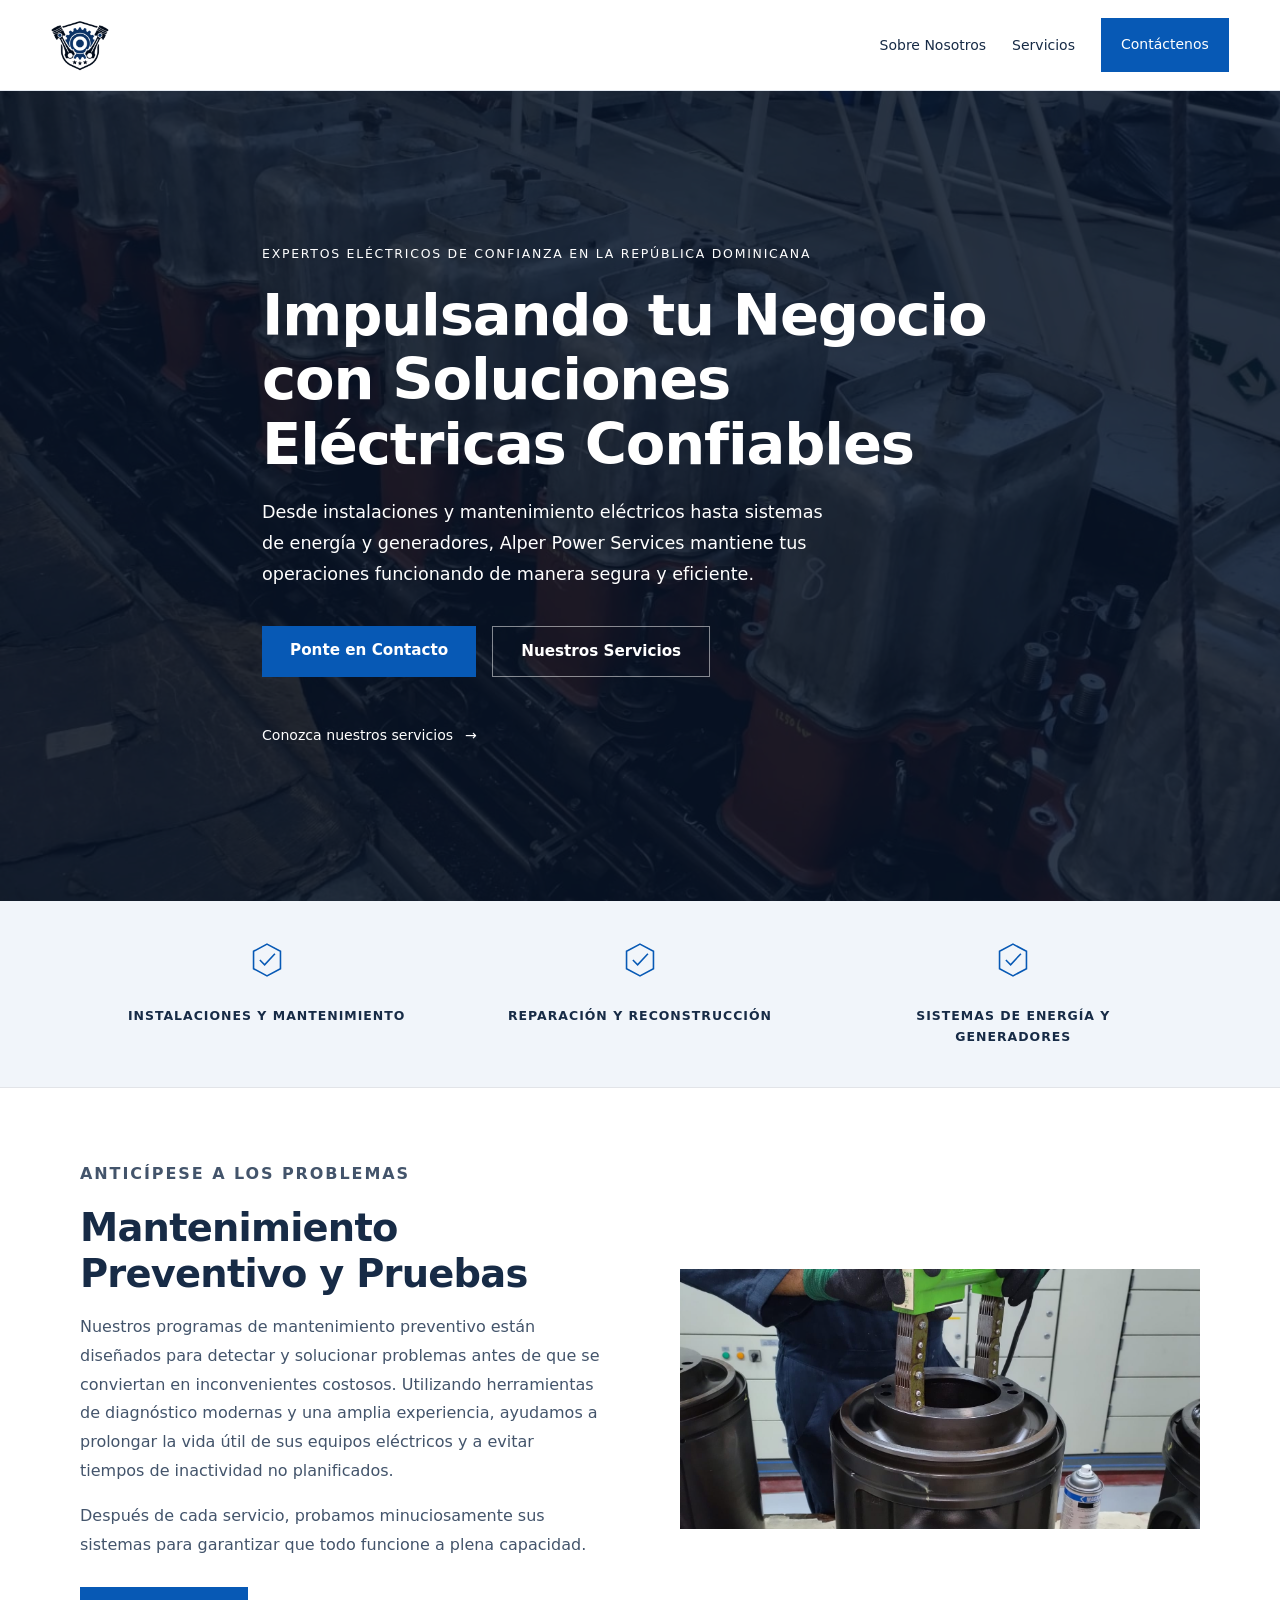
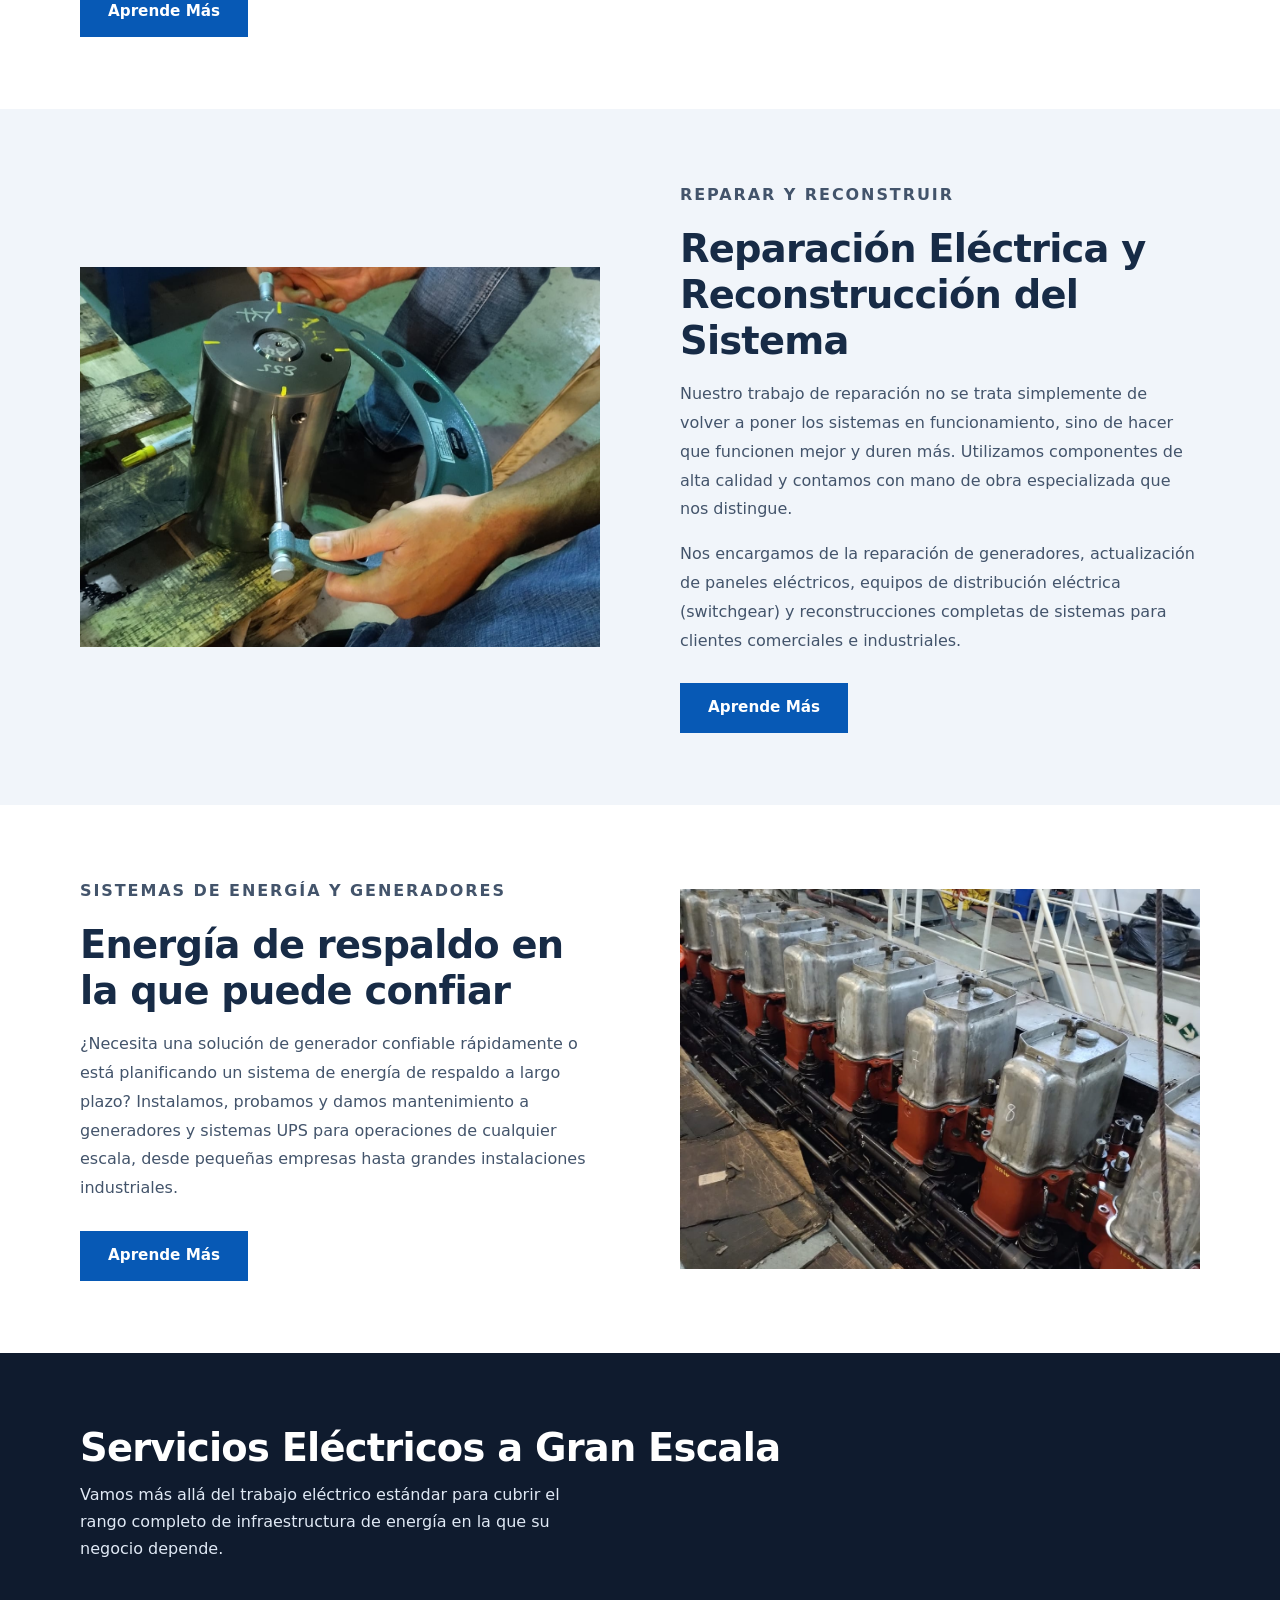
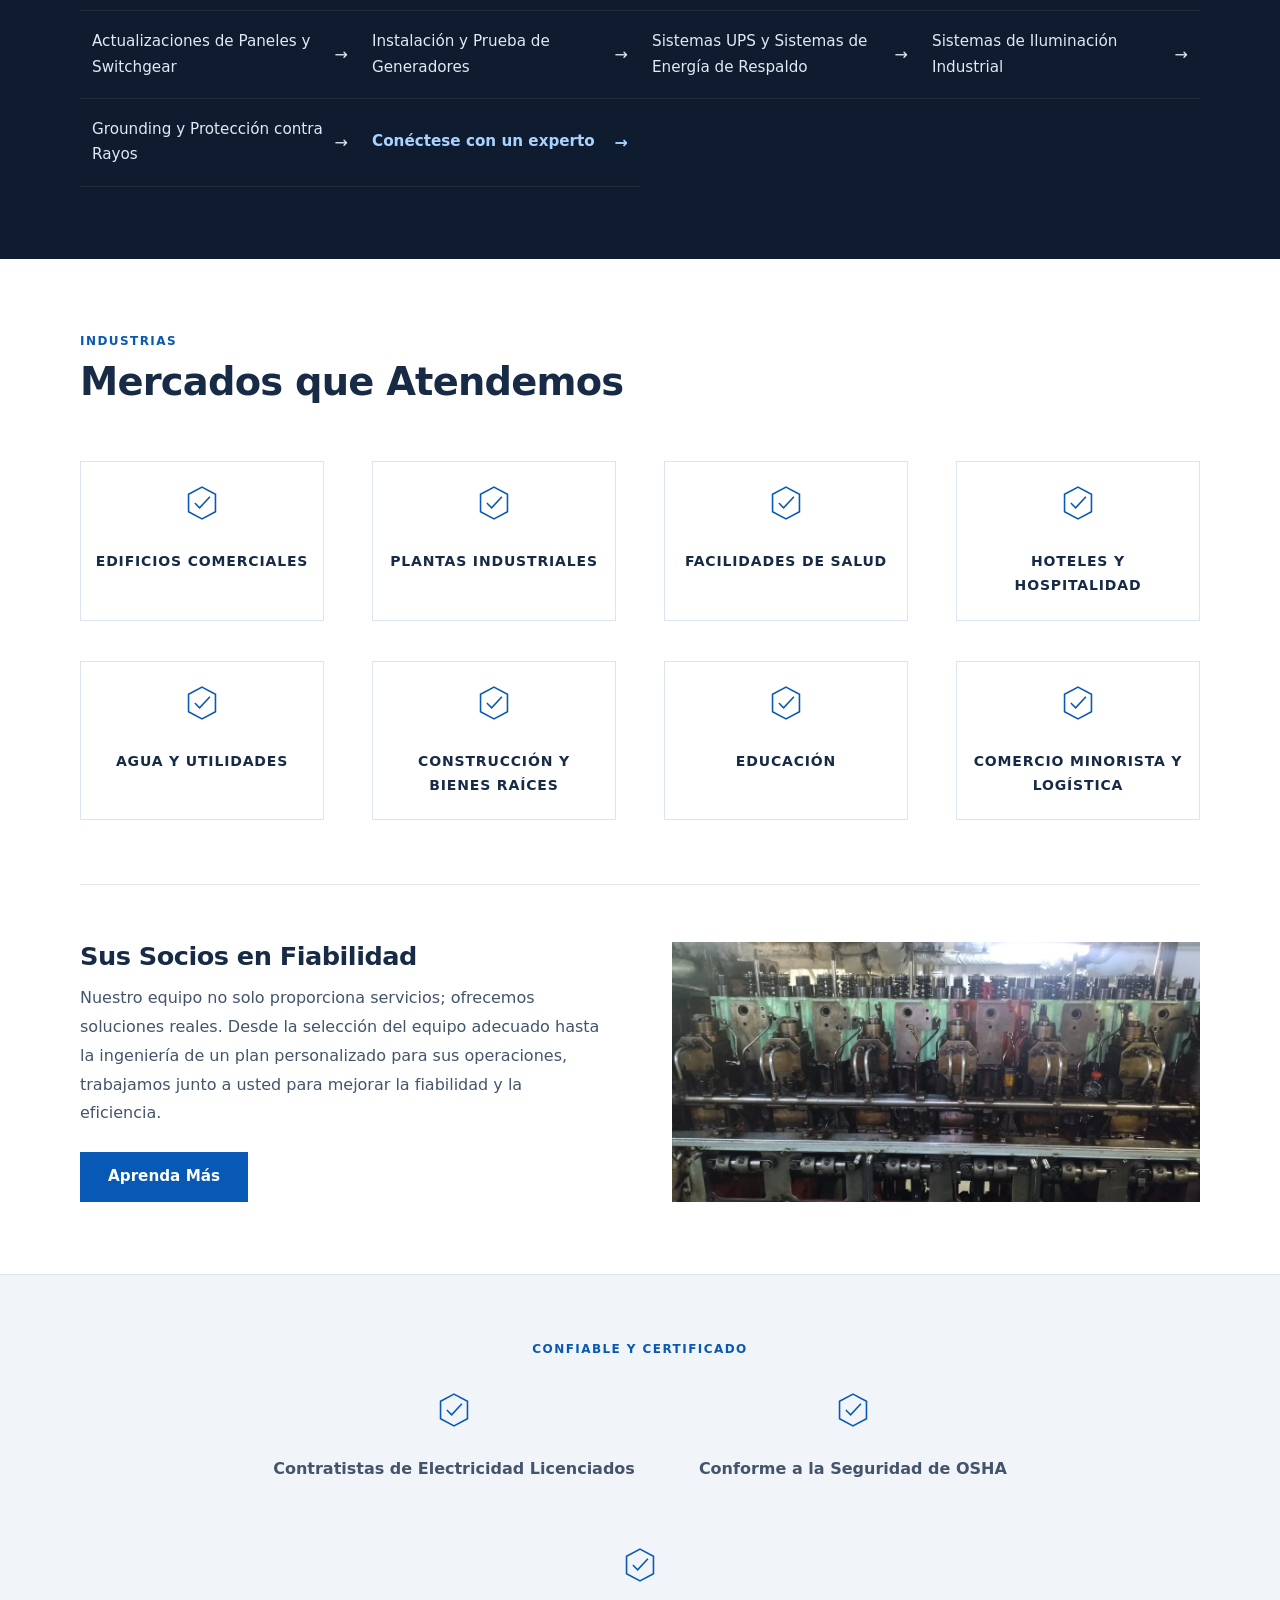
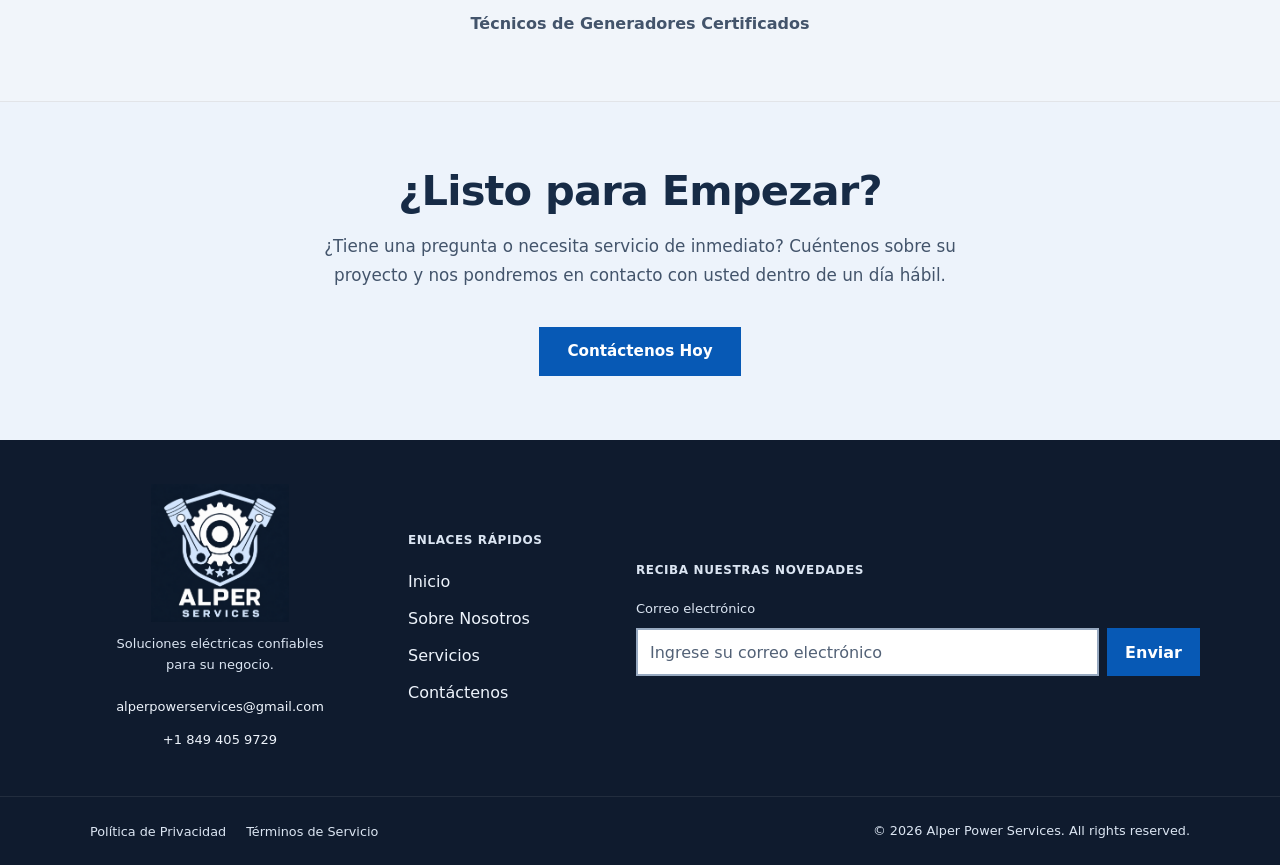
==== commit 9e1528d0: "changd num" ====
--- a/index.html
+++ b/index.html
@@ -246,7 +246,7 @@
                 <p class="footer-tagline">Soluciones eléctricas confiables para su negocio.</p>
                 <ul class="footer-contact">
                     <li><a href="mailto:alperpowerservices@gmail.com">alperpowerservices@gmail.com</a></li>
-                    <li><a href="tel:+18094059729">+1 809 405 9729</a></li>
+                    <li><a href="tel:+18494059729">+1 849 405 9729</a></li>
                 </ul>
             </div>
             <div class="footer-right">
